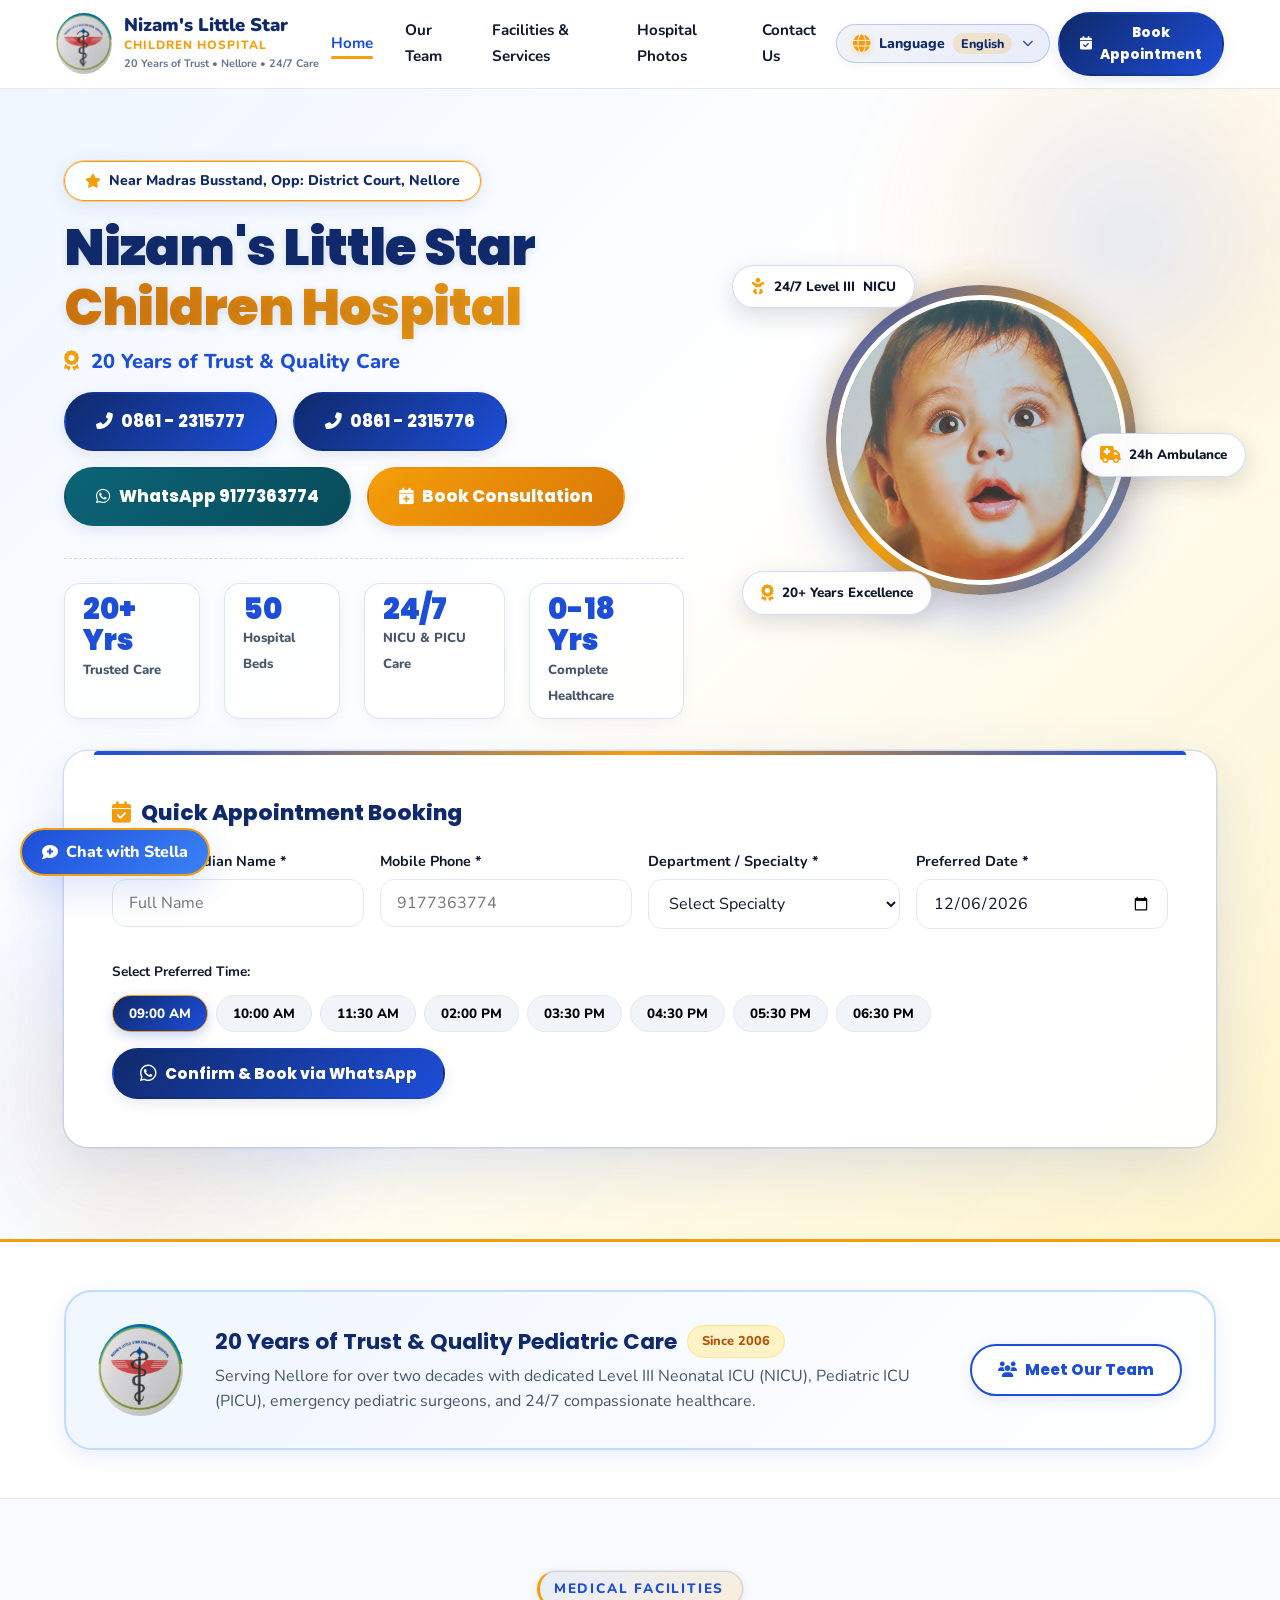
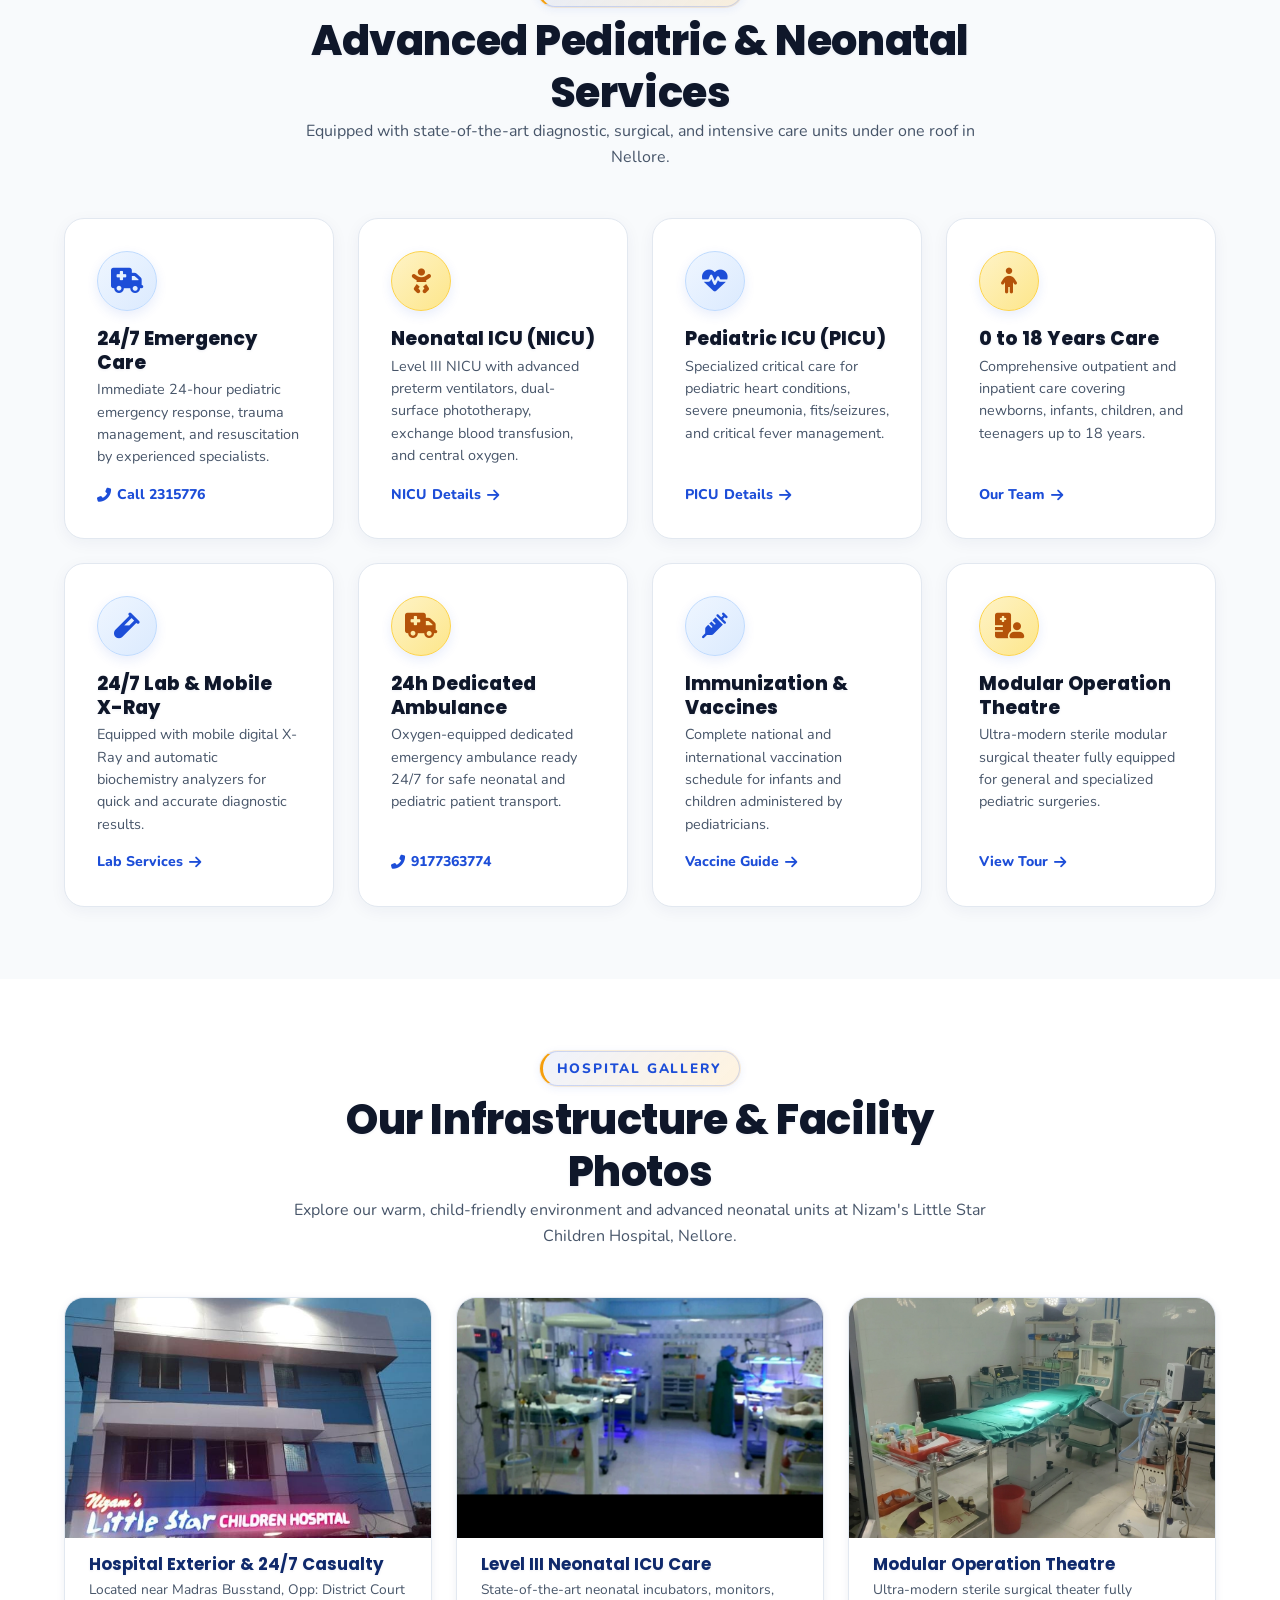
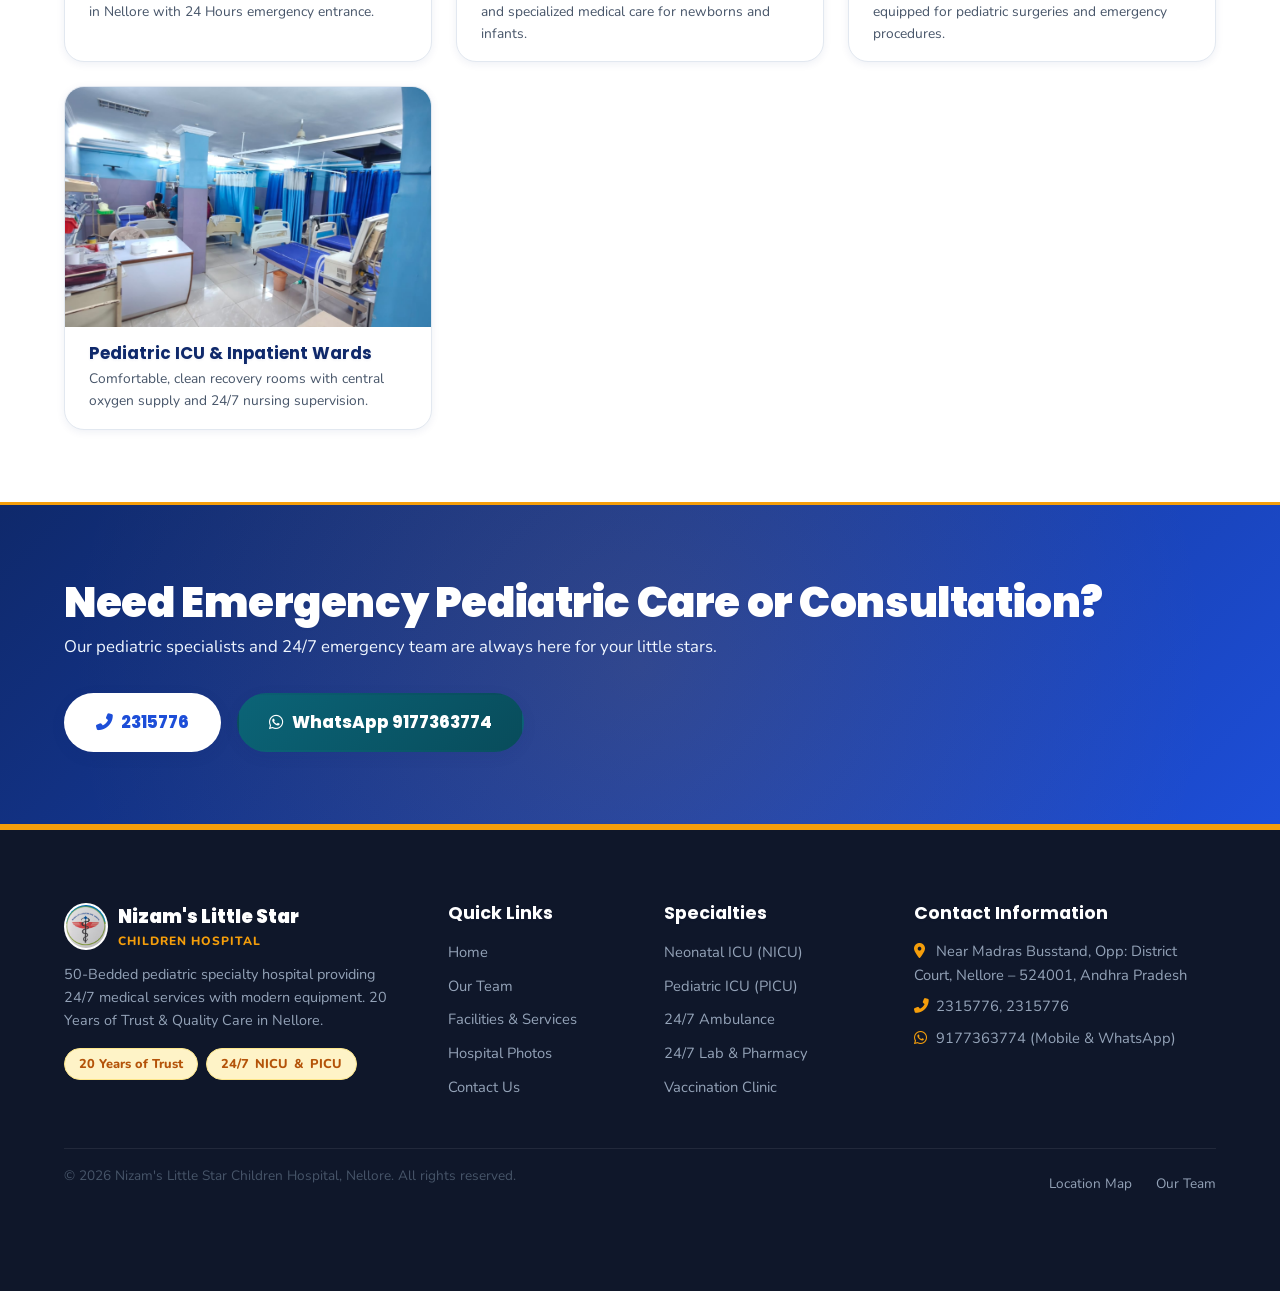
==== index.html @ 64062793 "Fix: replace emblem.svg with real hospital-logo.png on ALL pages (nav, footer, banner sections)" ====
<!DOCTYPE html>
<html lang="en">
<head>
  <meta charset="UTF-8">
  <meta name="viewport" content="width=device-width, initial-scale=1.0">
  <title>Nizam's Little Star Children Hospital | 20 Years of Trust & Quality Care, Nellore</title>
  <meta name="description" content="Nizam's Little Star Children Hospital, Nellore. 20 Years of Trust & Quality Care. 50-Bed 24/7 Pediatric Hospital with Level III NICU, PICU, 24h Ambulance, Lab & Pharmacy.">
  <link rel="preconnect" href="https://fonts.googleapis.com">
  <link rel="preconnect" href="https://fonts.gstatic.com" crossorigin>
  <link href="https://fonts.googleapis.com/css2?family=Nunito:wght@400;600;700;800;900&family=Poppins:wght@500;600;700;800;900&display=swap" rel="stylesheet">
  <link rel="stylesheet" href="https://cdnjs.cloudflare.com/ajax/libs/font-awesome/6.5.0/css/all.min.css">
  <link rel="stylesheet" href="css/variables.css">
  <link rel="stylesheet" href="css/base.css">
  <link rel="stylesheet" href="css/components.css">
  <link rel="stylesheet" href="css/animations.css">
  <link rel="stylesheet" href="css/pages/home.css">
</head>
<body>
  <a href="#main-content" class="sr-only sr-only-focusable">Skip to main content</a>



  <!-- Main Navigation Bar -->
  <nav class="nav" id="main-nav" role="navigation" aria-label="Main navigation">
    <div class="container nav-inner">
      <a href="index.html" class="nav-logo">
        <img src="assets/hospital-logo.png" alt="Nizam's Little Star Emblem" width="56" height="56" style="border-radius:50%;object-fit:cover;">
        <div>
          <div class="notranslate" translate="no" style="font-size:1.15rem;font-weight:900;color:#0F296B;line-height:1.1;">Nizam's Little Star</div>
          <div class="notranslate" translate="no" style="font-size:0.75rem;font-weight:800;color:#F59E0B;letter-spacing:1px;">CHILDREN HOSPITAL</div>
          <div style="font-size:0.68rem;font-weight:700;color:#64748B;"><span class="notranslate" translate="no">20 Years of Trust</span> • <span class="notranslate" translate="no">Nellore</span> • 24/7 Care</div>
        </div>
      </a>
      <ul class="nav-links" id="nav-links">
        <li><a href="index.html" class="active">Home</a></li>
        <li><a href="doctors.html">Our Team</a></li>
        <li><a href="resources.html">Facilities &amp; Services</a></li>
        <li><a href="virtual-tour.html">Hospital Photos</a></li>
        <li><a href="contact.html">Contact Us</a></li>
      </ul>
      <div class="nav-actions">
        <div class="lang-select-dropdown" id="lang-select-dropdown">
          <button class="lang-toggle-btn" id="lang-toggle-btn" aria-label="Select Language">
            <i class="fas fa-globe"></i>
            <span>Language</span>
            <i class="fas fa-chevron-down" style="font-size:0.75rem;margin-left:4px;"></i>
          </button>
          <div class="lang-menu" id="lang-menu"></div>
        </div>
        <a href="contact.html" class="btn btn-primary btn-sm"><i class="fas fa-calendar-check"></i> Book Appointment</a>
        <button class="hamburger" id="hamburger-btn" aria-label="Open menu" aria-expanded="false">
          <span></span><span></span><span></span>
        </button>
      </div>
    </div>
  </nav>

  <!-- Mobile Drawer -->
  <div class="mobile-drawer" id="mobile-drawer" role="dialog" aria-modal="true" aria-label="Navigation menu">
    <button class="drawer-close" id="drawer-close" aria-label="Close menu">×</button>
    <ul>
      <li><a href="index.html">Home</a></li>
      <li><a href="doctors.html">Our Team</a></li>
      <li><a href="resources.html">Facilities &amp; Services</a></li>
      <li><a href="virtual-tour.html">Hospital Photos</a></li>
      <li><a href="contact.html">Contact Us</a></li>
      <li><a href="tel:08612315776" class="btn btn-primary"><i class="fas fa-phone-alt"></i> Call: 2315776</a></li>
      <li><a href="https://wa.me/919177363774" target="_blank" class="btn btn-whatsapp"><i class="fab fa-whatsapp"></i> WhatsApp: 9177363774</a></li>
    </ul>
  
    <div class="mobile-lang-section">
      <h4><i class="fas fa-globe"></i> Select Language (భాషను ఎంచుకోండి)</h4>
      <div class="mobile-lang-grid" id="mobile-lang-grid"></div>
    </div>
  </div>

  <main id="main-content">
    <!-- Hero Section -->
    <section class="hero" id="hero">
      <div class="container hero-inner">
        <!-- Hero Text Left -->
        <div class="hero-text reveal">
          <div class="hero-eyebrow">
            <span class="hero-badge"><i class="fas fa-star" style="color:#F59E0B;"></i> <span class="notranslate" translate="no">Near Madras Busstand, Opp: District Court, Nellore</span></span>
          </div>
          <h1 class="hero-title"><span class="notranslate" translate="no">Nizam's Little Star</span> <span class="title-yellow">Children Hospital</span></h1>
          <div class="hero-subtitle"><i class="fas fa-award" style="color:#F59E0B;margin-right:6px;"></i> 20 Years of Trust &amp; Quality Care</div>
          
          <div class="hero-cta-group">
            <a href="tel:08612315777" class="btn btn-primary btn-lg"><i class="fas fa-phone-alt"></i> 0861 - 2315777</a>
            <a href="tel:08612315776" class="btn btn-primary btn-lg"><i class="fas fa-phone-alt"></i> 0861 - 2315776</a>
            <a href="https://wa.me/919177363774" target="_blank" class="btn btn-whatsapp btn-lg"><i class="fab fa-whatsapp"></i> WhatsApp 9177363774</a>
            <a href="contact.html" class="btn btn-yellow btn-lg"><i class="fas fa-calendar-plus"></i> Book Consultation</a>
          </div>

          <div class="hero-stats">
            <div class="hero-stat"><strong>20+ Yrs</strong><span>Trusted Care</span></div>
            <div class="hero-stat"><strong>50</strong><span>Hospital Beds</span></div>
            <div class="hero-stat"><strong>24/7</strong><span><span class="notranslate" translate="no">NICU</span> &amp; <span class="notranslate" translate="no">PICU</span> Care</span></div>
            <div class="hero-stat"><strong>0-18 Yrs</strong><span>Complete Healthcare</span></div>
          </div>
        </div>

        <!-- Hero Baby Visual Right -->
        <div class="hero-baby-container reveal" aria-label="Smiling Healthy Baby">
          <div class="baby-frame-wrapper">
            <img src="assets/hero-baby.png" alt="Smiling healthy infant at Nizam's Little Star Hospital" class="baby-image">
          </div>

          <div class="floating-badges">
            <div class="float-badge float-badge-1"><i class="fas fa-baby"></i> 24/7 Level III <span class="notranslate" translate="no">NICU</span></div>
            <div class="float-badge float-badge-2"><i class="fas fa-ambulance"></i> 24h Ambulance</div>
            <div class="float-badge float-badge-3"><i class="fas fa-award"></i> 20+ Years Excellence</div>
          </div>
        </div>
      </div>

      <!-- Quick Appointment Form Widget -->
      <div class="container">
        <div class="appointment-widget reveal" id="quick-appointment">
          <h3><i class="fas fa-calendar-check"></i> Quick Appointment Booking</h3>
          <form id="appointment-form" novalidate>
            <div class="widget-fields">
              <div class="form-group">
                <label for="appt-name">Parent / Guardian Name *</label>
                <input type="text" id="appt-name" placeholder="Full Name" required>
              </div>
              <div class="form-group">
                <label for="appt-phone">Mobile Phone *</label>
                <input type="tel" id="appt-phone" placeholder="9177363774" required>
              </div>
              <div class="form-group">
                <label for="appt-specialty">Department / Specialty *</label>
                <select id="appt-specialty" required>
                  <option value="">Select Specialty</option>
                  <option>Neonatal ICU (<span class="notranslate" translate="no">NICU</span>)</option>
                  <option>Pediatric ICU (<span class="notranslate" translate="no">PICU</span>)</option>
                  <option>General Pediatrics</option>
                  <option>Vaccination &amp; Immunization</option>
                  <option>Pediatric Cardiology &amp; Pulmonology</option>
                  <option>Pediatric Surgery</option>
                </select>
              </div>
              <div class="form-group">
                <label for="appt-date">Preferred Date *</label>
                <input type="date" id="appt-date" required>
              </div>
            </div>
            <div id="time-slots-container" class="time-slots-container"></div>
            <button type="submit" class="btn btn-primary"><i class="fab fa-whatsapp" style="font-size:1.2rem;"></i> Confirm & Book via WhatsApp</button>
          </form>
        </div>
      </div>

      <!-- Confirmation Modal -->
      <div class="modal" id="confirmation-modal" role="dialog" aria-modal="true" aria-labelledby="modal-title" hidden>
        <div class="modal-overlay" id="modal-overlay"></div>
        <div class="modal-content">
          <button class="modal-close" id="modal-close" aria-label="Close modal">×</button>
          <div class="modal-icon"><i class="fas fa-check-circle"></i></div>
          <h2 id="modal-title">Appointment Confirmed!</h2>
          <div id="booking-summary"></div>
          <p class="modal-note">Our reception staff will contact you shortly to verify. For immediate assistance, call 2315776.</p>
          <button class="btn btn-primary" onclick="document.getElementById('confirmation-modal').hidden=true;">Done</button>
        </div>
      </div>
    </section>

    <!-- 20 Years Trust Banner Section -->
    <section style="background:#FFFFFF;padding:var(--space-2xl) 0;border-bottom:1px solid var(--border-color);">
      <div class="container">
        <div class="scheme-card reveal" style="background:linear-gradient(135deg, #EFF6FF 0%, #FFFFFF 100%);border-color:var(--primary-blue-border);">
          <div class="scheme-card-badge" style="flex-shrink:0;">
            <img src="assets/hospital-logo.png" alt="Nizam Hospital Logo" width="85" height="85" style="border-radius:50%;object-fit:cover;">
          </div>
          <div class="scheme-card-body" style="flex:1;">
            <div style="display:flex;align-items:center;gap:10px;flex-wrap:wrap;margin-bottom:6px;">
              <h3 style="margin-bottom:0;font-size:1.35rem;color:#0F296B;">20 Years of Trust &amp; Quality Pediatric Care</h3>
              <span class="badge badge-yellow">Since 2006</span>
            </div>
            <p style="margin-bottom:0;">
              Serving Nellore for over two decades with dedicated Level III Neonatal ICU (<span class="notranslate" translate="no">NICU</span>), Pediatric ICU (<span class="notranslate" translate="no">PICU</span>), emergency pediatric surgeons, and 24/7 compassionate healthcare.
            </p>
          </div>
          <div style="flex-shrink:0;">
            <a href="doctors.html" class="btn btn-outline"><i class="fas fa-users"></i> Meet Our Team</a>
          </div>
        </div>
      </div>
    </section>

    <!-- Hospital Key Facilities Grid -->
    <section class="section" id="facilities" style="background:#F8FAFC;">
      <div class="container">
        <div class="section-header reveal">
          <div class="section-eyebrow">Medical Facilities</div>
          <h2>Advanced Pediatric &amp; Neonatal Services</h2>
          <p>Equipped with state-of-the-art diagnostic, surgical, and intensive care units under one roof in Nellore.</p>
        </div>

        <div class="departments-grid">
          <div class="dept-card reveal">
            <div class="dept-icon"><i class="fas fa-ambulance"></i></div>
            <h3>24/7 Emergency Care</h3>
            <p>Immediate 24-hour pediatric emergency response, trauma management, and resuscitation by experienced specialists.</p>
            <a href="tel:08612315776" class="dept-link"><i class="fas fa-phone-alt"></i> Call 2315776</a>
          </div>

          <div class="dept-card reveal">
            <div class="dept-icon"><i class="fas fa-baby"></i></div>
            <h3>Neonatal ICU (<span class="notranslate" translate="no">NICU</span>)</h3>
            <p>Level III <span class="notranslate" translate="no">NICU</span> with advanced preterm ventilators, dual-surface phototherapy, exchange blood transfusion, and central oxygen.</p>
            <a href="resources.html#nicu" class="dept-link"><span class="notranslate" translate="no">NICU</span> Details <i class="fas fa-arrow-right"></i></a>
          </div>

          <div class="dept-card reveal">
            <div class="dept-icon"><i class="fas fa-heartbeat"></i></div>
            <h3>Pediatric ICU (<span class="notranslate" translate="no">PICU</span>)</h3>
            <p>Specialized critical care for pediatric heart conditions, severe pneumonia, fits/seizures, and critical fever management.</p>
            <a href="resources.html#picu" class="dept-link"><span class="notranslate" translate="no">PICU</span> Details <i class="fas fa-arrow-right"></i></a>
          </div>

          <div class="dept-card reveal">
            <div class="dept-icon"><i class="fas fa-child"></i></div>
            <h3>0 to 18 Years Care</h3>
            <p>Comprehensive outpatient and inpatient care covering newborns, infants, children, and teenagers up to 18 years.</p>
            <a href="doctors.html" class="dept-link">Our Team <i class="fas fa-arrow-right"></i></a>
          </div>

          <div class="dept-card reveal">
            <div class="dept-icon"><i class="fas fa-vial"></i></div>
            <h3>24/7 Lab &amp; Mobile X-Ray</h3>
            <p>Equipped with mobile digital X-Ray and automatic biochemistry analyzers for quick and accurate diagnostic results.</p>
            <a href="resources.html" class="dept-link">Lab Services <i class="fas fa-arrow-right"></i></a>
          </div>

          <div class="dept-card reveal">
            <div class="dept-icon"><i class="fas fa-truck-medical"></i></div>
            <h3>24h Dedicated Ambulance</h3>
            <p>Oxygen-equipped dedicated emergency ambulance ready 24/7 for safe neonatal and pediatric patient transport.</p>
            <a href="tel:9177363774" class="dept-link"><i class="fas fa-phone-alt"></i> 9177363774</a>
          </div>

          <div class="dept-card reveal">
            <div class="dept-icon"><i class="fas fa-syringe"></i></div>
            <h3>Immunization &amp; Vaccines</h3>
            <p>Complete national and international vaccination schedule for infants and children administered by pediatricians.</p>
            <a href="resources.html" class="dept-link">Vaccine Guide <i class="fas fa-arrow-right"></i></a>
          </div>

          <div class="dept-card reveal">
            <div class="dept-icon"><i class="fas fa-hospital-user"></i></div>
            <h3>Modular Operation Theatre</h3>
            <p>Ultra-modern sterile modular surgical theater fully equipped for general and specialized pediatric surgeries.</p>
            <a href="virtual-tour.html" class="dept-link">View Tour <i class="fas fa-arrow-right"></i></a>
          </div>
        </div>
      </div>
    </section>

    <!-- Hospital Gallery Showcase Section -->
    <section class="section" style="background:#FFFFFF;">
      <div class="container">
        <div class="section-header reveal">
          <div class="section-eyebrow">Hospital Gallery</div>
          <h2>Our Infrastructure &amp; Facility Photos</h2>
          <p>Explore our warm, child-friendly environment and advanced neonatal units at Nizam's Little Star Children Hospital, Nellore.</p>
        </div>

        <div class="real-photos-grid">
          <div class="real-photo-card reveal">
            <img src="assets/hospital-building.png" alt="Nizam's Little Star Children Hospital Building Elevation" style="height:240px;object-fit:cover;object-position:center;">
            <div class="real-photo-body">
              <h4>Hospital Exterior &amp; 24/7 Casualty</h4>
              <p>Located near Madras Busstand, Opp: District Court in Nellore with 24 Hours emergency entrance.</p>
            </div>
          </div>
          <div class="real-photo-card reveal">
            <img src="assets/nicu-real-1.png" alt="Neonatal Intensive Care Unit at Nizam's Little Star" style="height:240px;object-fit:cover;object-position:center;">
            <div class="real-photo-body">
              <h4>Level III Neonatal ICU Care</h4>
              <p>State-of-the-art neonatal incubators, monitors, and specialized medical care for newborns and infants.</p>
            </div>
          </div>
          <div class="real-photo-card reveal">
            <img src="assets/operation-theatre-new.jpg" alt="Modular Operation Theatre" style="height:240px;object-fit:cover;object-position:center;">
            <div class="real-photo-body">
              <h4>Modular Operation Theatre</h4>
              <p>Ultra-modern sterile surgical theater fully equipped for pediatric surgeries and emergency procedures.</p>
            </div>
          </div>
          <div class="real-photo-card reveal">
            <img src="assets/inpatient-ward.png" alt="Pediatric Ward and Inpatient Facility" style="height:240px;object-fit:cover;object-position:center;">
            <div class="real-photo-body">
              <h4>Pediatric ICU &amp; Inpatient Wards</h4>
              <p>Comfortable, clean recovery rooms with central oxygen supply and 24/7 nursing supervision.</p>
            </div>
          </div>
        </div>
      </div>
    </section>

    <!-- Contact CTA Band -->
    <section class="cta-band">
      <div class="container cta-band-inner reveal">
        <div>
          <h2>Need Emergency Pediatric Care or Consultation?</h2>
          <p>Our pediatric specialists and 24/7 emergency team are always here for your little stars.</p>
        </div>
        <div class="cta-band-actions">
          <a href="tel:08612315776" class="btn btn-white btn-lg"><i class="fas fa-phone-alt"></i> 2315776</a>
          <a href="https://wa.me/919177363774" target="_blank" class="btn btn-whatsapp btn-lg"><i class="fab fa-whatsapp"></i> WhatsApp 9177363774</a>
        </div>
      </div>
    </section>
  </main>

  <!-- Footer -->
  <footer class="footer" role="contentinfo">
    <div class="container">
      <div class="footer-grid">
        <div class="footer-brand">
          <div style="display:flex;align-items:center;gap:10px;margin-bottom:12px;">
            <img src="assets/hospital-logo.png" alt="Nizam Hospital Logo" width="44" height="44" style="border-radius:50%;object-fit:cover;background:#fff;padding:2px;">
            <div>
              <div class="notranslate" translate="no" style="font-family:'Poppins',sans-serif;font-size:1.15rem;font-weight:900;color:#FFFFFF;">Nizam's Little Star</div>
              <div style="font-size:0.75rem;color:#F59E0B;font-weight:800;letter-spacing:1px;">CHILDREN HOSPITAL</div>
            </div>
          </div>
          <p style="font-size:0.9rem;color:#94A3B8;">
            50-Bedded pediatric specialty hospital providing 24/7 medical services with modern equipment. 20 Years of Trust &amp; Quality Care in Nellore.
          </p>
          <div class="footer-badges">
            <span class="badge badge-yellow">20 Years of Trust</span>
            <span class="badge badge-yellow">24/7 <span class="notranslate" translate="no">NICU</span> &amp; <span class="notranslate" translate="no">PICU</span></span>
          </div>
        </div>

        <div class="footer-links">
          <h4>Quick Links</h4>
          <ul>
            <li><a href="index.html">Home</a></li>
            <li><a href="doctors.html">Our Team</a></li>
            <li><a href="resources.html">Facilities &amp; Services</a></li>
            <li><a href="virtual-tour.html">Hospital Photos</a></li>
            <li><a href="contact.html">Contact Us</a></li>
          </ul>
        </div>

        <div class="footer-links">
          <h4>Specialties</h4>
          <ul>
            <li><a href="resources.html#nicu">Neonatal ICU (<span class="notranslate" translate="no">NICU</span>)</a></li>
            <li><a href="resources.html#picu">Pediatric ICU (<span class="notranslate" translate="no">PICU</span>)</a></li>
            <li><a href="resources.html">24/7 Ambulance</a></li>
            <li><a href="resources.html">24/7 Lab &amp; Pharmacy</a></li>
            <li><a href="resources.html">Vaccination Clinic</a></li>
          </ul>
        </div>

        <div class="footer-contact">
          <h4>Contact Information</h4>
          <address>
            <p><i class="fas fa-map-marker-alt"></i> <span class="notranslate" translate="no">Near Madras Busstand, Opp: District Court, Nellore</span> – 524001, Andhra Pradesh</p>
            <p><i class="fas fa-phone-alt"></i> <a href="tel:08612315776">2315776</a>, <a href="tel:08612315776">2315776</a></p>
            <p><i class="fab fa-whatsapp"></i> <a href="https://wa.me/919177363774" target="_blank">9177363774</a> (Mobile &amp; WhatsApp)</p>
          </address>
        </div>
      </div>

      <div class="footer-bottom">
        <p>© 2026 Nizam's Little Star Children Hospital, Nellore. All rights reserved.</p>
        <div class="footer-bottom-links">
          <a href="contact.html">Location Map</a>
          <a href="doctors.html">Our Team</a>
        </div>
      </div>
    </div>
  </footer>

  <!-- Stella Chatbot -->
  <div class="chat-widget" id="chat-widget">
    <button class="chat-toggle-btn" id="chat-toggle-btn" aria-label="Open chat with Stella">
      <i class="fas fa-comment-medical" id="chat-icon"></i>
      <span class="chat-label">Chat with Stella</span>
    </button>
    <div class="chat-panel" id="chat-panel" role="dialog" aria-label="Chat with Stella" hidden>
      <div class="chat-header">
        <div class="chat-avatar">★</div>
        <div>
          <strong>Stella</strong>
          <small style="color:#EFF6FF;display:block;">Virtual Assistant</small>
        </div>
        <button class="chat-close" id="chat-close" aria-label="Close chat">×</button>
      </div>
      <div class="chat-messages" id="chat-messages" aria-live="polite"></div>
      <div class="chat-input-area">
        <input type="text" id="chat-input" placeholder="Type your message..." aria-label="Chat message">
        <button id="chat-send" aria-label="Send message"><i class="fas fa-paper-plane"></i></button>
      </div>
    </div>
  </div>

  <button class="back-to-top" id="back-to-top" aria-label="Back to top"><i class="fas fa-chevron-up"></i></button>

  <script src="js/main.js"></script>
  <script src="js/appointment.js"></script>
  <script src="js/chatbot.js"></script>
  <div id="google_translate_element" style="display:none;"></div>
  <script src="js/language.js"></script>
</body>
</html>
---- css/variables.css ----
/* ==========================================================================
   NIJAM'S HOSPITAL — Design Token System (variables.css)
   Premium UI Edition · Gold + Navy Palette
   ========================================================================== */

:root {

  /* ── Brand Core ──────────────────────────────────────────────────────── */
  --primary-blue:        #1D4ED8;   /* CTA blue              */
  --primary-blue-dark:   #0F296B;   /* Deep navy              */
  --primary-blue-light:  #EFF6FF;   /* Tint wash              */
  --primary-blue-mid:    #2563EB;   /* Mid-range interactive  */
  --primary-blue-border: #BFDBFE;   /* Subtle ring            */

  --accent-yellow:       #F59E0B;   /* Gold / accent          */
  --accent-yellow-light: #FEF3C7;   /* Gold wash              */
  --accent-yellow-dark:  #B45309;   /* Deep amber             */
  --accent-yellow-hover: #D97706;   /* Hover amber            */

  /* ── Neutrals & Surfaces ─────────────────────────────────────────────── */
  --bg-page:      #F8FAFC;
  --bg-card:      #FFFFFF;
  --bg-secondary: #F1F5F9;
  --text-main:    #0F172A;
  --text-muted:   #475569;
  --text-light:   #94A3B8;
  --border-color: #E2E8F0;
  --white:        #FFFFFF;

  /* ── Typography ──────────────────────────────────────────────────────── */
  --font-heading: 'Poppins', -apple-system, BlinkMacSystemFont, 'Segoe UI', Roboto, sans-serif;
  --font-body:    'Nunito',  -apple-system, BlinkMacSystemFont, 'Segoe UI', Roboto, sans-serif;

  /* ── Spacing Scale ───────────────────────────────────────────────────── */
  --space-xs:  0.25rem;
  --space-sm:  0.5rem;
  --space-md:  1rem;
  --space-lg:  1.5rem;
  --space-xl:  2rem;
  --space-2xl: 3rem;
  --space-3xl: 4.5rem;

  /* ── Border Radii ────────────────────────────────────────────────────── */
  --radius-sm:   8px;
  --radius-md:   14px;
  --radius-lg:   20px;
  --radius-xl:   28px;
  --radius-full: 9999px;

  /* ── Classic Shadows (preserved + deepened) ──────────────────────────── */
  --shadow-sm: 0 2px 8px  rgba(15,  41, 107, 0.07);
  --shadow-md: 0 6px 20px rgba(29,  78, 216, 0.10);
  --shadow-lg: 0 14px 35px rgba(29, 78, 216, 0.14);
  --shadow-xl: 0 20px 45px rgba(15,  23,  42, 0.15);

  /* ── Glow Shadows (new) ──────────────────────────────────────────────── */
  /* Vivid blue halo — perfect for focused buttons & cards */
  --shadow-glow-blue:
    0 0 0   1px  rgba(29, 78, 216, 0.08),
    0 4px  16px  rgba(29, 78, 216, 0.25),
    0 12px 32px  rgba(29, 78, 216, 0.18);

  /* Warm gold halo — for accent badges, CTA rings, stat numbers */
  --shadow-glow-gold:
    0 0 0   1px  rgba(245, 158, 11, 0.10),
    0 4px  16px  rgba(245, 158, 11, 0.30),
    0 12px 32px  rgba(245, 158, 11, 0.20);

  /* Deep combined glow — for hero cards and featured sections */
  --shadow-glow-lg:
    0 0  0   1px  rgba(15,  41, 107, 0.06),
    0 8px 24px    rgba(29,  78, 216, 0.20),
    0 20px 60px   rgba(15,  41, 107, 0.22),
    0 0  40px     rgba(245, 158, 11, 0.08);

  /* ── Multi-Layer Gradients (new) ─────────────────────────────────────── */
  /* Hero background — rich navy-to-blue sweep with a gold radial warmth   */
  --gradient-hero:
    radial-gradient(ellipse 80% 60% at 70% 40%, rgba(245,158,11,0.12) 0%, transparent 60%),
    radial-gradient(ellipse 60% 80% at 10% 80%, rgba(29,78,216,0.20)  0%, transparent 55%),
    linear-gradient(135deg, #0F296B 0%, #1D4ED8 55%, #2563EB 100%);

  /* Gold shimmer — for badges, stat bar fills, dividers */
  --gradient-gold:
    linear-gradient(90deg,
      #B45309 0%,
      #F59E0B 35%,
      #FDE68A 60%,
      #F59E0B 80%,
      #B45309 100%);

  /* Glass surface — frosted blue-tinted panel */
  --gradient-glass:
    linear-gradient(
      135deg,
      rgba(255, 255, 255, 0.22) 0%,
      rgba(255, 255, 255, 0.08) 100%
    );

  /* Navy depth — section/footer backgrounds */
  --gradient-navy:
    linear-gradient(160deg,
      #0F296B 0%,
      #1a3580 40%,
      #1D4ED8 100%);

  /* ── Glassmorphism Tokens (new) ──────────────────────────────────────── */
  --glass-bg:     rgba(255, 255, 255, 0.14);
  --glass-border: rgba(255, 255, 255, 0.28);

  /* ── Shimmer Token (new) ─────────────────────────────────────────────── */
  /* The bright sweep used in the shimmer-btn / shimmer animations          */
  --shimmer-color:
    linear-gradient(
      105deg,
      transparent    30%,
      rgba(255,255,255,0.55) 50%,
      transparent    70%
    );

  /* ── Transitions ─────────────────────────────────────────────────────── */
  /* Preserved originals */
  --transition-fast:   0.2s ease;
  --transition-normal: 0.3s cubic-bezier(0.25, 0.8, 0.25, 1);

  /* New premium curves */

  /* Spring — snappy overshoot, great for cards lifting on hover */
  --transition-spring: 0.5s cubic-bezier(0.34, 1.56, 0.64, 1);

  /* Bounce — playful drop / scale-in, use for modals & badges */
  --transition-bounce: 0.6s cubic-bezier(0.68, -0.55, 0.265, 1.55);

}
---- css/base.css ----
/* ==========================================================================
   BASE — Premium Rich Edition
   Brand: Navy Blue (#0F296B / #1D4ED8) + Gold (#F59E0B)
   ========================================================================== */

/* --------------------------------------------------------------------------
   1. CUSTOM SCROLLBAR — thin, blue/gold gradient
   -------------------------------------------------------------------------- */
::-webkit-scrollbar { width: 7px; height: 7px; }
::-webkit-scrollbar-track { background: #F1F5F9; }
::-webkit-scrollbar-thumb {
  background: linear-gradient(180deg, #1D4ED8 0%, #F59E0B 100%);
  border-radius: 99px;
}
::-webkit-scrollbar-thumb:hover {
  background: linear-gradient(180deg, #0F296B 0%, #D97706 100%);
}
/* Firefox */
html { scrollbar-width: thin; scrollbar-color: #1D4ED8 #F1F5F9; }

/* --------------------------------------------------------------------------
   2. RESET & BOX MODEL
   -------------------------------------------------------------------------- */
*, *::before, *::after {
  box-sizing: border-box;
  margin: 0;
  padding: 0;
}

/* --------------------------------------------------------------------------
   3. ROOT
   -------------------------------------------------------------------------- */
html {
  font-size: 16px;
  scroll-behavior: smooth;
}

/* --------------------------------------------------------------------------
   4. BODY
   -------------------------------------------------------------------------- */
body {
  font-family: var(--font-body);
  color: var(--text-main);
  background-color: var(--bg-page);
  line-height: 1.6;
  overflow-x: hidden;
  -webkit-font-smoothing: antialiased;
}

/* --------------------------------------------------------------------------
   5. FOCUS RING
   -------------------------------------------------------------------------- */
:focus-visible {
  outline: 3px solid var(--primary-blue);
  outline-offset: 2px;
}

/* --------------------------------------------------------------------------
   6. ACCESSIBILITY HELPERS
   -------------------------------------------------------------------------- */
.sr-only {
  position: absolute;
  width: 1px;
  height: 1px;
  padding: 0;
  margin: -1px;
  overflow: hidden;
  clip: rect(0, 0, 0, 0);
  white-space: nowrap;
  border: 0;
}

.sr-only-focusable:focus {
  position: fixed;
  top: 10px;
  left: 10px;
  padding: 12px 20px;
  background: var(--primary-blue);
  color: #FFFFFF;
  z-index: 99999;
  border-radius: var(--radius-sm);
  clip: auto;
  width: auto;
  height: auto;
}

/* --------------------------------------------------------------------------
   7. TYPOGRAPHY — bigger, bolder, premium depth
   -------------------------------------------------------------------------- */
h1, h2, h3, h4, h5, h6 {
  font-family: var(--font-heading);
  font-weight: 700;
  color: var(--text-main);
  line-height: 1.25;
  /* Subtle depth shadow */
  text-shadow: 0 1px 3px rgba(15, 41, 107, 0.07);
}

h1 {
  font-size: clamp(2.1rem, 5.5vw, 3.4rem);
  font-weight: 900;
  letter-spacing: -0.02em;
  text-shadow: 0 2px 10px rgba(15, 41, 107, 0.12);
}
h2 {
  font-size: clamp(1.7rem, 3.8vw, 2.6rem);
  font-weight: 800;
  letter-spacing: -0.01em;
}
h3 { font-size: clamp(1.25rem, 2.6vw, 1.6rem); font-weight: 700; }
h4 { font-size: 1.15rem; font-weight: 700; }

p {
  margin-bottom: 1rem;
  color: var(--text-muted);
}

a {
  color: var(--primary-blue);
  text-decoration: none;
  transition: color var(--transition-fast);
}

a:hover {
  color: var(--primary-blue-dark);
}

ul, ol { list-style: none; }

img, svg {
  max-width: 100%;
  height: auto;
  display: block;
}

button, input, select, textarea {
  font-family: inherit;
  font-size: inherit;
}

/* --------------------------------------------------------------------------
   8. LAYOUT HELPERS
   -------------------------------------------------------------------------- */
.container {
  width: 100%;
  max-width: 1200px;
  margin: 0 auto;
  padding: 0 var(--space-lg);
}

.section {
  padding: var(--space-3xl) 0;
}

/* --------------------------------------------------------------------------
   9. SECTION HEADER
   -------------------------------------------------------------------------- */
.section-header {
  text-align: center;
  max-width: 720px;
  margin: 0 auto var(--space-2xl) auto;
}

/* --------------------------------------------------------------------------
   10. SHIMMER KEYFRAME (shared)
   -------------------------------------------------------------------------- */
@keyframes premium-shimmer {
  0%   { background-position: -200% center; }
  100% { background-position: 200% center; }
}

/* --------------------------------------------------------------------------
   11. SECTION EYEBROW — gradient pill + gold left-accent bar + shimmer
   -------------------------------------------------------------------------- */
.section-eyebrow {
  display: inline-flex;
  align-items: center;
  gap: 6px;
  font-size: 0.85rem;
  font-weight: 800;
  text-transform: uppercase;
  letter-spacing: 1.8px;
  color: var(--primary-blue);

  /* Multi-layer gradient background */
  background: linear-gradient(
    135deg,
    rgba(29, 78, 216, 0.07) 0%,
    rgba(245, 158, 11, 0.12) 50%,
    rgba(29, 78, 216, 0.07) 100%
  );
  background-size: 200% auto;
  animation: premium-shimmer 3.5s linear infinite;

  /* Gold left accent bar via border-left */
  border: 1px solid rgba(29, 78, 216, 0.18);
  border-left: 3px solid #F59E0B;

  padding: 6px 18px 6px 14px;
  border-radius: var(--radius-full);
  margin-bottom: var(--space-sm);
  box-shadow:
    0 0 0 1px rgba(245, 158, 11, 0.14),
    0 2px 10px rgba(29, 78, 216, 0.09);
  position: relative;
  overflow: hidden;
}

/* --------------------------------------------------------------------------
   12. TEXT GRADIENT — navy → blue → gold → blue → navy sweep
   -------------------------------------------------------------------------- */
.text-gradient {
  background: linear-gradient(
    120deg,
    #0F296B 0%,
    #1D4ED8 25%,
    #F59E0B 55%,
    #1D4ED8 78%,
    #0F296B 100%
  );
  background-size: 200% auto;
  -webkit-background-clip: text;
  -webkit-text-fill-color: transparent;
  background-clip: text;
  animation: premium-shimmer 5s linear infinite;
}

/* --------------------------------------------------------------------------
   13. UTILITY
   -------------------------------------------------------------------------- */
.text-center {
  text-align: center;
}
---- css/components.css ----
/* Components - Blue, White, and Yellow Theme */

/* Emergency Top Bar */
.emergency-bar {
  background: linear-gradient(90deg, #0F296B 0%, #1D4ED8 100%);
  color: #FFFFFF;
  font-size: 0.88rem;
  padding: 8px 0;
  position: relative;
  z-index: 1000;
  border-bottom: none;
  box-shadow: 0 2px 10px rgba(15, 41, 107, 0.15);
}

.emergency-bar-inner {
  display: flex;
  align-items: center;
  justify-content: space-between;
  gap: 12px;
  flex-wrap: wrap;
}

.emergency-bar-buttons {
  display: flex;
  align-items: center;
  gap: 10px;
}

.emergency-bar span {
  display: flex;
  align-items: center;
  gap: 8px;
  font-weight: 700;
}

.emergency-bar span i {
  color: var(--accent-yellow);
}

.emergency-close {
  background: none;
  border: none;
  color: #FFFFFF;
  font-size: 1.4rem;
  cursor: pointer;
  line-height: 1;
  padding: 0 6px;
  opacity: 0.85;
}
.emergency-close:hover { opacity: 1; color: var(--accent-yellow); }

/* Navigation */
.nav {
  position: sticky;
  top: 0;
  left: 0;
  right: 0;
  background: rgba(255, 255, 255, 0.98);
  backdrop-filter: blur(10px);
  z-index: 999;
  border-bottom: 1px solid var(--border-color);
  transition: all var(--transition-normal);
}

.nav-scrolled {
  box-shadow: 0 4px 20px rgba(15, 41, 107, 0.08);
  background: #FFFFFF;
}

.nav-inner {
  display: flex;
  align-items: center;
  justify-content: space-between;
  padding: 12px var(--space-md);
  gap: 12px;
}

.nav-logo {
  display: flex;
  align-items: center;
  gap: 12px;
  text-decoration: none;
  flex-shrink: 0;
}

.nav-links {
  display: flex;
  align-items: center;
  gap: var(--space-xl);
}

.nav-links a {
  font-weight: 700;
  font-size: 0.95rem;
  color: var(--text-main);
  position: relative;
  padding: 6px 0;
  transition: color var(--transition-fast);
}

.nav-links a::after {
  content: '';
  position: absolute;
  bottom: 0;
  left: 0;
  width: 0%;
  height: 3px;
  background: var(--accent-yellow);
  border-radius: var(--radius-full);
  transition: width var(--transition-normal);
}

.nav-links a:hover, .nav-links a.active {
  color: var(--primary-blue);
}
.nav-links a:hover::after, .nav-links a.active::after {
  width: 100%;
}

.nav-actions {
  display: flex;
  align-items: center;
  gap: var(--space-sm);
}

/* Hamburger Button */
.hamburger {
  display: none;
  flex-direction: column;
  justify-content: space-around;
  width: 44px;
  height: 44px;
  background: var(--primary-blue-light);
  border: 1.5px solid var(--primary-blue-border);
  border-radius: 8px;
  cursor: pointer;
  padding: 10px 8px;
  z-index: 10001;
}

.hamburger span {
  width: 100%;
  height: 3px;
  background: var(--primary-blue);
  border-radius: 3px;
  transition: all var(--transition-normal);
}

.hamburger.open span:nth-child(1) { transform: rotate(45deg) translate(5px, 5px); }
.hamburger.open span:nth-child(2) { opacity: 0; }
.hamburger.open span:nth-child(3) { transform: rotate(-45deg) translate(6px, -6px); }

/* Mobile Drawer Overlay */
.mobile-overlay {
  position: fixed;
  inset: 0;
  background: rgba(15, 23, 42, 0.6);
  backdrop-filter: blur(4px);
  z-index: 9999;
  opacity: 0;
  visibility: hidden;
  transition: all 0.3s ease;
}

.mobile-overlay.open {
  opacity: 1;
  visibility: visible;
}

/* Mobile Drawer */
.mobile-drawer {
  position: fixed;
  top: 0;
  right: -100%;
  width: 85%;
  max-width: 320px;
  height: 100vh;
  background: #FFFFFF;
  box-shadow: -8px 0 30px rgba(0, 0, 0, 0.2);
  z-index: 10000;
  padding: 70px 20px 30px 20px;
  display: flex;
  flex-direction: column;
  overflow-y: auto;
  transition: right 0.35s cubic-bezier(0.16, 1, 0.3, 1);
}

.mobile-drawer.open {
  right: 0;
}

.drawer-close {
  position: absolute;
  top: 16px;
  right: 16px;
  width: 38px;
  height: 38px;
  border-radius: 50%;
  background: var(--primary-blue-light);
  color: var(--primary-blue);
  border: none;
  font-size: 1.6rem;
  cursor: pointer;
  display: flex;
  align-items: center;
  justify-content: center;
}

.mobile-drawer ul {
  display: flex;
  flex-direction: column;
  gap: 12px;
}

.mobile-drawer ul li a {
  font-size: 1.05rem;
  font-weight: 800;
  color: var(--text-main);
  display: block;
  padding: 12px 16px;
  border-radius: 12px;
  background: #F8FAFC;
  border: 1px solid #E2E8F0;
  transition: all var(--transition-fast);
}

.mobile-drawer ul li a:hover,
.mobile-drawer ul li a.active {
  background: var(--primary-blue-light);
  color: var(--primary-blue);
  border-color: var(--primary-blue);
}

.mobile-drawer ul li a.btn {
  text-align: center;
  color: #fff;
}

/* Sticky Mobile Bottom Bar */
.mobile-bottom-bar {
  display: none;
  position: fixed;
  bottom: 0;
  left: 0;
  right: 0;
  background: #FFFFFF;
  box-shadow: 0 -4px 20px rgba(15, 41, 107, 0.12);
  border-top: 2px solid var(--accent-yellow);
  z-index: 990;
  padding: 8px 12px;
  align-items: center;
  justify-content: space-between;
  gap: 8px;
}

.mobile-bottom-bar a {
  flex: 1;
  display: inline-flex;
  flex-direction: column;
  align-items: center;
  justify-content: center;
  padding: 8px 4px;
  border-radius: 8px;
  font-size: 0.76rem;
  font-weight: 800;
  text-decoration: none;
  line-height: 1.2;
}

.mobile-bottom-bar a i {
  font-size: 1.2rem;
  margin-bottom: 2px;
}

.mobile-bar-call {
  background: var(--primary-blue-dark);
  color: #FFFFFF !important;
}

.mobile-bar-whatsapp {
  background: #0B6477;
  color: #FFFFFF !important;
}

.mobile-bar-book {
  background: var(--accent-yellow);
  color: #0F172A !important;
}

/* Buttons (Blue, White, Yellow) */
/* Buttons (Blue, White, Yellow - Rich Edition) */
.btn {
  display: inline-flex;
  align-items: center;
  justify-content: center;
  gap: 8px;
  font-family: var(--font-heading);
  font-weight: 800;
  font-size: 0.95rem;
  padding: 12px 26px;
  border-radius: var(--radius-full);
  border: 2px solid transparent;
  cursor: pointer;
  transition: all 0.25s cubic-bezier(0.4, 0, 0.2, 1);
  text-align: center;
  box-shadow: 0 4px 14px rgba(15, 41, 107, 0.1);
  text-decoration: none;
  position: relative;
  overflow: hidden;
}

.btn::after {
  content: '';
  position: absolute;
  top: 0;
  left: -100%;
  width: 50%;
  height: 100%;
  background: linear-gradient(90deg, transparent, rgba(255, 255, 255, 0.35), transparent);
  transform: skewX(-20deg);
  transition: left 0.6s ease;
}

.btn:hover::after {
  left: 150%;
}

.btn:hover {
  transform: translateY(-2.5px);
  box-shadow: 0 8px 24px rgba(29, 78, 216, 0.2);
}

.btn-primary {
  background: linear-gradient(135deg, #0F296B 0%, #1D4ED8 100%);
  color: #FFFFFF !important;
}
.btn-primary:hover {
  background: linear-gradient(135deg, #1D4ED8 0%, #2563EB 100%);
  box-shadow: 0 8px 25px rgba(29, 78, 216, 0.35);
}

.btn-yellow {
  background: linear-gradient(135deg, #F59E0B 0%, #D97706 100%);
  color: #FFFFFF !important;
  font-weight: 800;
}
.btn-yellow:hover {
  background: linear-gradient(135deg, #D97706 0%, #B45309 100%);
  color: #FFFFFF !important;
  box-shadow: 0 8px 25px rgba(245, 158, 11, 0.4);
}

.btn-outline {
  background: rgba(255, 255, 255, 0.8);
  backdrop-filter: blur(8px);
  border-color: var(--primary-blue);
  color: var(--primary-blue) !important;
}
.btn-outline:hover {
  background: var(--primary-blue);
  color: #FFFFFF !important;
  box-shadow: 0 6px 20px rgba(29, 78, 216, 0.25);
}

.btn-outline-white {
  background: transparent;
  border-color: #FFFFFF;
  color: #FFFFFF !important;
}
.btn-outline-white:hover {
  background: #FFFFFF;
  color: var(--primary-blue) !important;
  box-shadow: 0 6px 20px rgba(255, 255, 255, 0.3);
}

.btn-white {
  background: #FFFFFF;
  color: var(--primary-blue) !important;
  font-weight: 800;
}
.btn-white:hover {
  background: var(--accent-yellow-light);
  color: var(--primary-blue-dark) !important;
  box-shadow: 0 6px 20px rgba(255, 255, 255, 0.4);
}

.btn-emergency {
  background: linear-gradient(135deg, #F59E0B 0%, #D97706 100%);
  color: #FFFFFF !important;
  font-weight: 800;
}
.btn-emergency:hover {
  background: linear-gradient(135deg, #D97706 0%, #B45309 100%);
  color: #FFFFFF !important;
  box-shadow: 0 6px 20px rgba(245, 158, 11, 0.4);
}

.btn-whatsapp {
  background: linear-gradient(135deg, #0B6477 0%, #084C5B 100%);
  color: #FFFFFF !important;
}
.btn-whatsapp:hover {
  background: linear-gradient(135deg, #084C5B 0%, #053540 100%);
  box-shadow: 0 6px 20px rgba(11, 100, 119, 0.35);
}

.btn-sm { padding: 8px 20px; font-size: 0.85rem; }
.btn-lg { padding: 14px 30px; font-size: 1.05rem; }

/* Badges (Blue, White, Yellow) */
.badge {
  display: inline-flex;
  align-items: center;
  gap: 6px;
  padding: 5px 14px;
  border-radius: var(--radius-full);
  font-size: 0.8rem;
  font-weight: 800;
}
.badge-primary {
  background: var(--primary-blue-light);
  color: var(--primary-blue);
  border: 1px solid var(--primary-blue-border);
}
.badge-yellow {
  background: var(--accent-yellow-light);
  color: var(--accent-yellow-dark);
  border: 1px solid #FDE68A;
}

/* Forms */
.form-group {
  margin-bottom: var(--space-md);
  display: flex;
  flex-direction: column;
  gap: 6px;
}
.form-group label {
  font-weight: 700;
  font-size: 0.9rem;
  color: var(--text-main);
}
.form-group input, .form-group select, .form-group textarea {
  width: 100%;
  padding: 12px 16px;
  border: 1.5px solid var(--border-color);
  border-radius: var(--radius-md);
  background: #FFFFFF;
  color: var(--text-main);
  font-size: 16px;
  box-sizing: border-box;
}
.form-group input:focus, .form-group select:focus, .form-group textarea:focus {
  border-color: var(--primary-blue);
  outline: none;
  box-shadow: 0 0 0 3px rgba(29, 78, 216, 0.15);
}
.form-row { display: grid; grid-template-columns: 1fr 1fr; gap: var(--space-md); }
.form-checkbox { flex-direction: row; align-items: flex-start; gap: 10px; }
.form-checkbox input { width: 20px; height: 20px; margin-top: 2px; cursor: pointer; }
.form-success {
  background: var(--primary-blue-light);
  color: var(--primary-blue-dark);
  border: 1.5px solid var(--primary-blue-border);
  padding: 16px;
  border-radius: var(--radius-md);
  margin-top: 16px;
  font-weight: 700;
  display: flex;
  align-items: center;
  gap: 10px;
}

/* Modal */
.modal {
  position: fixed;
  inset: 0;
  display: flex;
  align-items: center;
  justify-content: center;
  z-index: 10000;
  padding: 16px;
}
.modal[hidden] { display: none; }
.modal-overlay { position: absolute; inset: 0; background: rgba(15, 23, 42, 0.65); backdrop-filter: blur(4px); }
.modal-content {
  position: relative;
  background: #FFFFFF;
  padding: var(--space-2xl);
  border-radius: var(--radius-xl);
  max-width: 500px;
  width: 100%;
  text-align: center;
  box-shadow: var(--shadow-xl);
  z-index: 1;
  border: 2px solid var(--accent-yellow);
}
.modal-close {
  position: absolute;
  top: 16px;
  right: 18px;
  font-size: 1.8rem;
  background: none;
  border: none;
  cursor: pointer;
  color: var(--text-muted);
}
.modal-icon { font-size: 3.2rem; color: var(--accent-yellow); margin-bottom: var(--space-sm); }
.modal-note { font-size: 0.88rem; color: var(--text-muted); margin: var(--space-md) 0; }

/* Back to Top */
.back-to-top {
  position: fixed;
  bottom: 24px;
  right: 24px;
  width: 48px;
  height: 48px;
  background: var(--primary-blue);
  color: #FFFFFF;
  border: 2px solid var(--accent-yellow);
  border-radius: 50%;
  display: flex;
  align-items: center;
  justify-content: center;
  font-size: 1.15rem;
  cursor: pointer;
  box-shadow: var(--shadow-md);
  opacity: 0;
  visibility: hidden;
  transition: all var(--transition-normal);
  z-index: 980;
}
.back-to-top.visible { opacity: 1; visibility: visible; }

/* Chat Widget (Stella) */
.chat-widget {
  position: fixed;
  bottom: 24px;
  left: 20px;
  z-index: 995;
}
.chat-toggle-btn {
  display: flex;
  align-items: center;
  gap: 8px;
  background: linear-gradient(135deg, var(--primary-blue) 0%, #3B82F6 100%);
  color: #FFFFFF;
  border: 2px solid var(--accent-yellow);
  padding: 11px 20px;
  border-radius: var(--radius-full);
  font-weight: 800;
  cursor: pointer;
  box-shadow: var(--shadow-lg);
}
.chat-panel {
  position: absolute;
  bottom: 60px;
  left: 0;
  width: 325px;
  height: 420px;
  background: #FFFFFF;
  border-radius: var(--radius-lg);
  box-shadow: var(--shadow-xl);
  display: flex;
  flex-direction: column;
  overflow: hidden;
  border: 2px solid var(--primary-blue-border);
}
.chat-panel[hidden] { display: none; }
.chat-header {
  background: var(--primary-blue);
  color: #FFFFFF;
  padding: 12px 14px;
  display: flex;
  align-items: center;
  gap: 10px;
  border-bottom: 2px solid var(--accent-yellow);
}
.chat-avatar {
  width: 34px;
  height: 34px;
  background: var(--accent-yellow);
  color: #0F172A;
  border-radius: 50%;
  display: flex;
  align-items: center;
  justify-content: center;
  font-size: 1.2rem;
  font-weight: 900;
}
.chat-close { margin-left: auto; background: none; border: none; color: #fff; font-size: 1.4rem; cursor: pointer; }
.chat-messages { flex: 1; padding: 14px; overflow-y: auto; display: flex; flex-direction: column; gap: 10px; }
.chat-msg { max-width: 85%; padding: 9px 13px; border-radius: var(--radius-md); font-size: 0.88rem; line-height: 1.4; }
.chat-msg-bot { background: var(--primary-blue-light); color: var(--text-main); align-self: flex-start; border: 1px solid var(--primary-blue-border); }
.chat-msg-user { background: var(--primary-blue); color: #FFFFFF; align-self: flex-end; }
.chat-quick-replies { display: flex; flex-wrap: wrap; gap: 6px; margin-top: 6px; }
.chat-chip { background: var(--accent-yellow-light); color: var(--accent-yellow-dark); border: 1px solid #FCD34D; font-size: 0.72rem; font-weight: 700; padding: 4px 10px; border-radius: var(--radius-full); cursor: pointer; }
.chat-input-area { padding: 8px; border-top: 1px solid var(--border-color); display: flex; gap: 6px; }
.chat-input-area input { flex: 1; padding: 8px 12px; border: 1px solid var(--border-color); border-radius: var(--radius-full); outline: none; font-size: 14px; }
.chat-input-area button { background: var(--primary-blue); color: #fff; border: none; width: 34px; height: 34px; border-radius: 50%; cursor: pointer; }

/* Feature Card / Announcement Card */
.scheme-card {
  background: linear-gradient(135deg, #FEF3C7 0%, #FFFFFF 100%);
  border: 2px solid var(--accent-yellow);
  border-radius: var(--radius-xl);
  padding: var(--space-xl);
  display: flex;
  align-items: center;
  gap: var(--space-xl);
  box-shadow: var(--shadow-md);
}

/* Page Hero Banner */
.page-hero {
  background: linear-gradient(135deg, #0F296B 0%, #1D4ED8 100%);
  color: #FFFFFF;
  padding: var(--space-2xl) 0;
  text-align: center;
  position: relative;
  border-bottom: 3px solid var(--accent-yellow);
}
.page-hero h1 { color: #FFFFFF; margin-bottom: var(--space-xs); font-size: clamp(1.5rem, 4.5vw, 2.3rem); }
.page-hero p { color: #EFF6FF; font-size: 1.05rem; max-width: 650px; margin: 0 auto var(--space-sm) auto; }
.breadcrumb { display: flex; justify-content: center; gap: 8px; font-size: 0.88rem; color: #BFDBFE; }
.breadcrumb a { color: var(--accent-yellow); font-weight: 700; }
.breadcrumb li+li::before { content: '/'; margin-right: 8px; color: #93C5FD; }

/* Real Photos Grid */
.real-photos-grid {
  display: grid;
  grid-template-columns: repeat(3, 1fr);
  gap: var(--space-lg);
}
.real-photo-card {
  background: #FFFFFF;
  border-radius: var(--radius-lg);
  overflow: hidden;
  box-shadow: var(--shadow-sm);
  border: 1px solid var(--border-color);
  transition: all var(--transition-normal);
}
.real-photo-card:hover {
  transform: translateY(-4px);
  box-shadow: var(--shadow-lg);
  border-color: var(--primary-blue-border);
}
.real-photo-card img { width: 100%; height: 260px; object-fit: cover; display: block; }
.real-photo-body { padding: var(--space-md) var(--space-lg); }
.real-photo-body h4 { font-size: 1.05rem; color: var(--primary-blue-dark); margin-bottom: 4px; }
.real-photo-body p { font-size: 0.86rem; color: var(--text-muted); margin-bottom: 0; }

/* Footer */
.footer {
  background: #0F172A;
  color: #D3E0EA;
  padding: var(--space-3xl) 0 calc(var(--space-2xl) + 40px) 0;
  border-top: 3px solid var(--accent-yellow);
}
.footer-grid {
  display: grid;
  grid-template-columns: 2fr 1fr 1.2fr 1.8fr;
  gap: var(--space-2xl);
  margin-bottom: var(--space-2xl);
}
.footer-brand h4, .footer-links h4, .footer-contact h4 { color: #FFFFFF; margin-bottom: var(--space-md); font-size: 1.1rem; }
.footer-links ul { display: flex; flex-direction: column; gap: 8px; }
.footer-links a, .footer-contact a { color: #94A3B8; font-size: 0.92rem; text-decoration: none; transition: color var(--transition-fast); }
.footer-links a:hover, .footer-contact a:hover { color: var(--accent-yellow); }
.footer-contact address p { color: #94A3B8; font-size: 0.92rem; margin-bottom: 8px; font-style: normal; }
.footer-contact address p i { color: var(--accent-yellow); width: 18px; }
.footer-badges { display: flex; gap: 8px; flex-wrap: wrap; margin-top: var(--space-md); }
.footer-bottom {
  border-top: 1px solid rgba(255, 255, 255, 0.08);
  padding-top: var(--space-md);
  display: flex;
  justify-content: space-between;
  align-items: center;
  font-size: 0.85rem;
  color: #94A3B8;
}
.footer-bottom-links { display: flex; gap: var(--space-lg); }
.footer-bottom-links a { color: #94A3B8; }
.footer-bottom-links a:hover { color: var(--accent-yellow); }

/* Responsive Media Queries */
@media (max-width: 992px) {
  .nav-links, .nav-actions .btn { display: none; }
  .hamburger { display: flex; }
  .footer-grid { grid-template-columns: 1fr 1fr; }
  .real-photos-grid { grid-template-columns: 1fr 1fr; }
}

@media (max-width: 768px) {
  .emergency-bar { padding: 7px 0; font-size: 0.8rem; }
  .emergency-bar-inner { justify-content: center; text-align: center; gap: 6px; }
  .emergency-bar-buttons { display: none !important; }
  .mobile-bottom-bar { display: flex; }
  body { padding-bottom: 60px; }
  .back-to-top { bottom: 75px; right: 16px; width: 44px; height: 44px; }
  .chat-widget { bottom: 75px; left: 16px; }
  .scheme-card { flex-direction: column; text-align: center; }
  .form-row { grid-template-columns: 1fr; }
  .real-photos-grid { grid-template-columns: 1fr; }
}

@media (max-width: 600px) {
  .container { padding: 0 14px; }
  .section { padding: var(--space-xl) 0; }
  .nav-logo { gap: 8px; }
  .nav-logo img { width: 38px; height: 38px; }
  .nav-logo div div:first-child { font-size: 1rem !important; }
  .nav-logo div div:nth-child(2) { font-size: 0.65rem !important; }
  .nav-logo div div:nth-child(3) { font-size: 0.58rem !important; }
  .footer-grid { grid-template-columns: 1fr; text-align: center; }
  .footer-brand { text-align: center; }
  .footer-brand div { justify-content: center; }
  .footer-contact address p { justify-content: center; }
  .footer-bottom { flex-direction: column; gap: 10px; text-align: center; }
  .chat-panel { width: calc(100vw - 24px); height: 380px; }
  .btn-lg { width: 100%; }
}

/* ==========================================================================
   Strict Hide Google Translate Top Banner, Popups, and Notification Bars
   ========================================================================== */
.goog-te-banner-frame,
.goog-te-banner-frame.skiptranslate,
iframe.goog-te-banner-frame,
.goog-te-banner,
#goog-gt-tt,
.goog-te-balloon-frame,
.goog-tooltip,
.goog-tooltip:hover,
.VIpgJd-yD2ab-zhgT3d-XLakUb-g20abb,
.VIpgJd-ZT9Fef-Ooxbfe-P2sDfb,
.VIpgJd-ZT9Fef-Ooxbfe,
.skiptranslate > iframe,
#google_translate_element {
  display: none !important;
  visibility: hidden !important;
  opacity: 0 !important;
  height: 0 !important;
  width: 0 !important;
  position: absolute !important;
  left: -9999px !important;
  top: -9999px !important;
  pointer-events: none !important;
}

body {
  top: 0px !important;
  position: static !important;
  margin-top: 0px !important;
}

.goog-text-highlight {
  background-color: transparent !important;
  border: none !important;
  box-shadow: none !important;
}

/* ==========================================================================
   Ultra Rich & Modern Glassmorphism Language Selector
   ========================================================================== */
.lang-select-dropdown {
  position: relative;
  display: inline-block;
}

.lang-toggle-btn {
  display: inline-flex;
  align-items: center;
  gap: 8px;
  padding: 8px 16px;
  background: linear-gradient(135deg, rgba(15, 41, 107, 0.05) 0%, rgba(29, 78, 216, 0.1) 100%);
  border: 1.5px solid rgba(29, 78, 216, 0.25);
  border-radius: var(--radius-full);
  color: var(--primary-blue-dark);
  font-weight: 800;
  font-size: 0.88rem;
  cursor: pointer;
  box-shadow: 0 2px 10px rgba(15, 41, 107, 0.05);
  transition: all 0.25s cubic-bezier(0.4, 0, 0.2, 1);
  backdrop-filter: blur(8px);
}

.lang-toggle-btn i.fa-globe {
  color: var(--accent-yellow);
  font-size: 1.1rem;
  filter: drop-shadow(0 2px 4px rgba(245, 158, 11, 0.3));
}

.lang-toggle-btn:hover {
  background: linear-gradient(135deg, #0F296B 0%, #1D4ED8 100%);
  color: #FFFFFF;
  border-color: var(--accent-yellow);
  box-shadow: 0 6px 20px rgba(29, 78, 216, 0.25);
  transform: translateY(-1.5px);
}

.lang-toggle-btn:hover i.fa-globe {
  color: var(--accent-yellow);
}

.lang-toggle-btn .lang-btn-current {
  display: inline-flex;
  align-items: center;
  gap: 4px;
  background: rgba(245, 158, 11, 0.18);
  color: var(--primary-blue-dark);
  padding: 2px 8px;
  border-radius: 12px;
  font-size: 0.78rem;
  font-weight: 800;
}

.lang-toggle-btn:hover .lang-btn-current {
  background: rgba(255, 255, 255, 0.22);
  color: #FFFFFF;
}

.lang-menu {
  position: absolute;
  top: calc(100% + 12px);
  right: 0;
  width: 320px;
  max-height: 420px;
  overflow-y: auto;
  background: rgba(255, 255, 255, 0.98);
  backdrop-filter: blur(20px);
  -webkit-backdrop-filter: blur(20px);
  border-radius: 20px;
  box-shadow: 0 20px 50px rgba(15, 41, 107, 0.18), 0 0 0 1.5px rgba(245, 158, 11, 0.3);
  padding: 14px;
  display: none;
  flex-direction: column;
  gap: 8px;
  z-index: 10002;
  transform: translateY(-8px);
  opacity: 0;
  transition: all 0.25s cubic-bezier(0.34, 1.56, 0.64, 1);
}

.lang-select-dropdown.open .lang-menu {
  display: flex;
  transform: translateY(0);
  opacity: 1;
}

.lang-menu-header {
  display: flex;
  align-items: center;
  justify-content: space-between;
  padding: 4px 8px 10px;
  border-bottom: 1px dashed rgba(15, 41, 107, 0.12);
  margin-bottom: 6px;
}

.lang-menu-header span {
  font-size: 0.82rem;
  font-weight: 800;
  color: var(--primary-blue-dark);
  text-transform: uppercase;
  letter-spacing: 0.5px;
  display: flex;
  align-items: center;
  gap: 6px;
}

.lang-menu-grid {
  display: grid;
  grid-template-columns: 1fr 1fr;
  gap: 8px;
}

.lang-option {
  display: flex;
  flex-direction: column;
  align-items: flex-start;
  padding: 10px 12px;
  background: #F8FAFC;
  border: 1.5px solid #E2E8F0;
  border-radius: 12px;
  cursor: pointer;
  transition: all 0.2s ease;
  position: relative;
  text-align: left;
}

.lang-option:hover {
  background: #FFFFFF;
  border-color: var(--primary-blue);
  box-shadow: 0 4px 14px rgba(29, 78, 216, 0.12);
  transform: translateY(-1px);
}

.lang-option.active {
  background: linear-gradient(135deg, #0F296B 0%, #1D4ED8 100%);
  border-color: var(--accent-yellow);
  box-shadow: 0 6px 18px rgba(29, 78, 216, 0.25);
}

.lang-option .lang-native {
  font-weight: 800;
  font-size: 0.95rem;
  color: var(--primary-blue-dark);
}

.lang-option.active .lang-native {
  color: #FFFFFF;
}

.lang-option .lang-name {
  font-size: 0.72rem;
  color: var(--text-muted);
  font-weight: 600;
}

.lang-option.active .lang-name {
  color: rgba(255, 255, 255, 0.85);
}

.lang-option.active::after {
  content: '✓';
  position: absolute;
  top: 8px;
  right: 10px;
  font-size: 0.8rem;
  font-weight: 900;
  color: var(--accent-yellow);
}

/* Mobile Drawer Language Section Rich Styling */
.mobile-lang-section {
  margin-top: 20px;
  padding: 16px;
  background: rgba(248, 250, 252, 0.9);
  border-radius: 16px;
  border: 1px solid var(--border-color);
}

.mobile-lang-section h4 {
  font-size: 0.9rem;
  font-weight: 800;
  color: var(--primary-blue-dark);
  margin-bottom: 12px;
  display: flex;
  align-items: center;
  gap: 8px;
}

.mobile-lang-grid {
  display: grid;
  grid-template-columns: 1fr 1fr;
  gap: 8px;
  max-height: 240px;
  overflow-y: auto;
  padding-right: 4px;
}

.mobile-lang-chip {
  display: flex;
  flex-direction: column;
  padding: 10px 12px;
  background: #FFFFFF;
  border: 1.5px solid #E2E8F0;
  border-radius: 12px;
  cursor: pointer;
  transition: all 0.2s ease;
  text-align: left;
}

.mobile-lang-chip.active, .mobile-lang-chip:hover {
  background: linear-gradient(135deg, #0F296B 0%, #1D4ED8 100%);
  border-color: var(--accent-yellow);
  box-shadow: 0 4px 12px rgba(29, 78, 216, 0.2);
}

.mobile-lang-chip strong {
  font-size: 0.9rem;
  font-weight: 800;
  color: var(--primary-blue-dark);
}

.mobile-lang-chip.active strong, .mobile-lang-chip:hover strong {
  color: #FFFFFF;
}

.mobile-lang-chip small {
  font-size: 0.72rem;
  color: var(--text-muted);
}

.mobile-lang-chip.active small, .mobile-lang-chip:hover small {
  color: rgba(255, 255, 255, 0.85);
}
---- css/animations.css ----
/* ==========================================================================
   NIJAM'S HOSPITAL — Animation & Motion Library (animations.css)
   Premium UI Edition · All keyframes + utility classes
   ========================================================================== */


/* ╔══════════════════════════════════════════════════════════════════════╗
   ║  1. PRESERVED CORE KEYFRAMES                                        ║
   ╚══════════════════════════════════════════════════════════════════════╝ */

/* Gentle floating — hero mascot / icon cards */
@keyframes float {
  0%, 100% { transform: translateY(0px)   rotate(0deg);   }
  50%       { transform: translateY(-12px) rotate(1.5deg); }
}

/* Mascot arm wave */
@keyframes waveArm {
  0%, 100% { transform: rotate(0deg);   transform-origin: 130px 120px; }
  25%       { transform: rotate(-20deg); transform-origin: 130px 120px; }
  75%       { transform: rotate(15deg);  transform-origin: 130px 120px; }
}

/* Simple slide-up entrance (short, snappy) */
@keyframes slideUp {
  from { opacity: 0; transform: translateY(20px); }
  to   { opacity: 1; transform: translateY(0);    }
}


/* ╔══════════════════════════════════════════════════════════════════════╗
   ║  2. NEW PREMIUM KEYFRAMES                                           ║
   ╚══════════════════════════════════════════════════════════════════════╝ */

/* ── Shimmer Sweep ───────────────────────────────────────────────────────
   Bright gloss band slides left→right across a surface.
   Use on buttons, cards, or any element that needs a "shine" moment.    */
@keyframes shimmer {
  0%   { background-position: -200% center; }
  100% { background-position:  200% center; }
}

/* ── Pulse Glow ──────────────────────────────────────────────────────────
   Alternates between blue and gold aura — perfect for emergency numbers,
   live-chat buttons, or "urgent" badges.                                */
@keyframes pulseGlow {
  0%, 100% {
    box-shadow:
      0 0  0px  0px  rgba(29,  78, 216, 0.00),
      0 0  18px 4px  rgba(29,  78, 216, 0.45);
  }
  50% {
    box-shadow:
      0 0  0px  0px  rgba(245, 158, 11, 0.00),
      0 0  24px 8px  rgba(245, 158, 11, 0.50);
  }
}

/* ── Gradient Shift ──────────────────────────────────────────────────────
   Animates background-position across an oversized gradient, making
   text or banner backgrounds "flow" with living colour.                 */
@keyframes gradientShift {
  0%   { background-position:   0% 50%; }
  50%  { background-position: 100% 50%; }
  100% { background-position:   0% 50%; }
}

/* ── Fade-In Up ──────────────────────────────────────────────────────────
   Smooth staggerable entrance with a gentle upward drift.
   Use with animation-delay for sequential reveals.                      */
@keyframes fadeInUp {
  from {
    opacity:   0;
    transform: translateY(28px) scale(0.98);
  }
  to {
    opacity:   1;
    transform: translateY(0)    scale(1);
  }
}

/* ── Scale In ────────────────────────────────────────────────────────────
   Spring-y pop entrance — ideal for modals, tooltips, and dropdowns.    */
@keyframes scaleIn {
  0%   { opacity: 0; transform: scale(0.82) translateY(10px); }
  70%  { opacity: 1; transform: scale(1.03) translateY(-2px); }
  100% { opacity: 1; transform: scale(1)    translateY(0);    }
}

/* ── Border Glow ─────────────────────────────────────────────────────────
   Pulses an outer ring (outline) between blue and gold.
   Great for "featured" card frames or selected form inputs.             */
@keyframes borderGlow {
  0%, 100% {
    outline: 3px solid rgba(29,  78, 216, 0.55);
    outline-offset: 2px;
  }
  50% {
    outline: 3px solid rgba(245, 158, 11, 0.70);
    outline-offset: 4px;
  }
}

/* ── Number Roll ─────────────────────────────────────────────────────────
   Gives stat counters a quick snap-in feel as they count up.
   Pair with JS counter logic; this handles the visual micro-bounce.     */
@keyframes numberRoll {
  0%   { opacity: 0; transform: translateY(12px) scaleY(1.1); filter: blur(2px); }
  60%  { opacity: 1; transform: translateY(-3px) scaleY(0.97); filter: blur(0);  }
  100% { opacity: 1; transform: translateY(0)    scaleY(1);    filter: blur(0);  }
}


/* ╔══════════════════════════════════════════════════════════════════════╗
   ║  3. WIRED CLASS — Mascot arm                                        ║
   ╚══════════════════════════════════════════════════════════════════════╝ */

.mascot-svg.waving #mascot-arm {
  animation: waveArm 1s ease-in-out infinite;
}


/* ╔══════════════════════════════════════════════════════════════════════╗
   ║  4. SCROLL-REVEAL UTILITY (preserved, unchanged)                    ║
   ╚══════════════════════════════════════════════════════════════════════╝ */

.reveal {
  opacity:   0;
  transform: translateY(30px);
  transition:
    opacity   0.6s cubic-bezier(0.16, 1, 0.3, 1),
    transform 0.6s cubic-bezier(0.16, 1, 0.3, 1);
}

.reveal.visible {
  opacity:   1;
  transform: translateY(0);
}


/* ╔══════════════════════════════════════════════════════════════════════╗
   ║  5. PREMIUM UTILITY CLASSES                                         ║
   ╚══════════════════════════════════════════════════════════════════════╝ */

/* ── .shimmer-btn ─────────────────────────────────────────────────────────
   Add to any <button> or <a> to get a travelling gloss sweep on hover.
   Works over any background — the pseudo-element carries the shimmer.   */
.shimmer-btn {
  position:   relative;
  overflow:   hidden;
  isolation:  isolate;
}

.shimmer-btn::after {
  content:            '';
  position:           absolute;
  inset:              0;
  background:
    linear-gradient(
      105deg,
      transparent    25%,
      rgba(255,255,255,0.50) 50%,
      transparent    75%
    );
  background-size:    250% 100%;
  background-position: -200% center;
  pointer-events:     none;
  border-radius:      inherit;
  opacity:            0;
  transition:         opacity 0.3s ease;
}

.shimmer-btn:hover::after,
.shimmer-btn:focus-visible::after {
  opacity:   1;
  animation: shimmer 0.85s cubic-bezier(0.25, 0.8, 0.25, 1) forwards;
}


/* ── .pulse-glow ─────────────────────────────────────────────────────────
   Infinite blue ↔ gold aura pulse.
   Perfect for emergency tel links, live indicators, and urgent CTAs.    */
.pulse-glow {
  animation: pulseGlow 2.2s ease-in-out infinite;
  border-radius: inherit;
}


/* ── .gradient-shift ─────────────────────────────────────────────────────
   Living gradient background — attach to hero headlines or section bands.
   The oversized gradient flows continuously.                             */
.gradient-shift {
  background:
    linear-gradient(
      270deg,
      #0F296B,
      #1D4ED8,
      #2563EB,
      #F59E0B,
      #D97706,
      #1D4ED8,
      #0F296B
    );
  background-size:   400% 400%;
  animation:         gradientShift 8s ease infinite;

  /* When used on text, also set: */
  -webkit-background-clip: text;
  background-clip:          text;
  -webkit-text-fill-color:  transparent;
  color:                    transparent;
}


/* ╔══════════════════════════════════════════════════════════════════════╗
   ║  6. REDUCED-MOTION SAFETY NET (preserved + extended)                ║
   ╚══════════════════════════════════════════════════════════════════════╝ */

@media (prefers-reduced-motion: reduce) {

  /* Kill all motion globally */
  *, *::before, *::after {
    animation-duration:       0.01ms !important;
    animation-iteration-count: 1     !important;
    transition-duration:      0.01ms !important;
    scroll-behavior:          auto   !important;
  }

  /* Restore reveal visibility without animation */
  .reveal {
    opacity:   1 !important;
    transform: none !important;
  }

  /* Disable shimmer pseudo-element */
  .shimmer-btn::after {
    display: none;
  }

  /* Flatten gradient-shift to a static colour */
  .gradient-shift {
    animation: none;
    background: var(--primary-blue-dark);
    -webkit-text-fill-color: var(--white);
    color: var(--white);
  }

  /* Remove pulse glow */
  .pulse-glow {
    animation: none;
    box-shadow: none;
  }

}
---- css/pages/home.css ----
/* Home Page Styles - Ultra Rich Glassmorphism & Luxury Theme */

.hero {
  position: relative;
  background: linear-gradient(135deg, rgba(239, 246, 255, 0.98) 0%, rgba(255, 255, 255, 0.99) 45%, rgba(254, 243, 199, 0.95) 100%),
              url('../assets/hero-bg.jpg') center/cover no-repeat;
  padding: var(--space-3xl) 0 calc(var(--space-3xl) + 20px) 0;
  overflow: hidden;
  border-bottom: 3px solid var(--accent-yellow);
}

.hero::before {
  content: '';
  position: absolute;
  top: -100px;
  right: -100px;
  width: 500px;
  height: 500px;
  background: radial-gradient(circle, rgba(29, 78, 216, 0.12) 0%, rgba(245, 158, 11, 0.08) 50%, transparent 70%);
  pointer-events: none;
  filter: blur(40px);
}

.hero::after {
  content: '';
  position: absolute;
  bottom: -80px;
  left: -80px;
  width: 450px;
  height: 450px;
  background: radial-gradient(circle, rgba(245, 158, 11, 0.15) 0%, rgba(29, 78, 216, 0.06) 50%, transparent 70%);
  pointer-events: none;
  filter: blur(45px);
}

.hero-inner {
  display: grid;
  grid-template-columns: 1.15fr 0.85fr;
  align-items: center;
  gap: var(--space-2xl);
  position: relative;
  z-index: 2;
}

.hero-text {
  max-width: 620px;
}

.hero-badge {
  display: inline-flex;
  align-items: center;
  gap: 8px;
  background: rgba(255, 255, 255, 0.92);
  backdrop-filter: blur(12px);
  color: var(--primary-blue-dark);
  font-weight: 800;
  font-size: 0.88rem;
  padding: 8px 20px;
  border-radius: var(--radius-full);
  box-shadow: 0 4px 20px rgba(29, 78, 216, 0.12), 0 0 0 1px rgba(245, 158, 11, 0.4);
  border: 1.5px solid var(--accent-yellow);
  margin-bottom: var(--space-md);
  max-width: 100%;
}

.hero-title {
  font-size: clamp(2.2rem, 4.8vw, 3.2rem);
  font-weight: 900;
  color: #0F296B;
  line-height: 1.18;
  margin-bottom: 8px;
  letter-spacing: -0.02em;
}

.hero-title .title-yellow {
  background: linear-gradient(135deg, #D97706 0%, #F59E0B 100%);
  -webkit-background-clip: text;
  -webkit-text-fill-color: transparent;
}

.hero-subtitle {
  font-size: 1.25rem;
  font-weight: 800;
  color: var(--primary-blue);
  margin-bottom: 14px;
}

.hero-tagline {
  font-size: 1.05rem;
  color: var(--text-muted);
  margin-bottom: var(--space-xl);
  line-height: 1.65;
}

.hero-cta-group {
  display: flex;
  gap: var(--space-md);
  flex-wrap: wrap;
  margin-bottom: var(--space-xl);
}

.hero-stats {
  display: flex;
  gap: var(--space-lg);
  border-top: 1.5px dashed rgba(29, 78, 216, 0.2);
  padding-top: var(--space-lg);
}

.hero-stat {
  background: rgba(255, 255, 255, 0.8);
  backdrop-filter: blur(10px);
  padding: 10px 18px;
  border-radius: 16px;
  border: 1px solid rgba(29, 78, 216, 0.15);
  box-shadow: 0 4px 14px rgba(15, 41, 107, 0.05);
}

.hero-stat strong {
  display: block;
  font-size: 1.8rem;
  font-weight: 900;
  color: var(--primary-blue);
  font-family: var(--font-heading);
  line-height: 1.1;
}

.hero-stat span {
  font-size: 0.82rem;
  color: var(--text-muted);
  font-weight: 800;
}

/* Baby Frame Visual */
.hero-baby-container {
  position: relative;
  display: flex;
  flex-direction: column;
  justify-content: center;
  align-items: center;
  padding: 10px 0;
}

.baby-frame-wrapper {
  position: relative;
  width: 310px;
  height: 310px;
  max-width: 80vw;
  max-height: 80vw;
  border-radius: 50%;
  padding: 10px;
  background: linear-gradient(135deg, #1D4ED8 0%, #F59E0B 50%, #2563EB 100%);
  box-shadow: 0 20px 50px rgba(29, 78, 216, 0.3), 0 0 30px rgba(245, 158, 11, 0.3);
  animation: float 5s ease-in-out infinite;
}

.baby-image {
  width: 100%;
  height: 100%;
  object-fit: cover;
  border-radius: 50%;
  border: 5px solid #FFFFFF;
  display: block;
  background: #FFFFFF;
}

.baby-badge-overlay {
  position: absolute;
  bottom: -5px;
  right: -5px;
  background: rgba(255, 255, 255, 0.95);
  backdrop-filter: blur(12px);
  padding: 8px 18px;
  border-radius: var(--radius-full);
  box-shadow: 0 10px 25px rgba(15, 23, 42, 0.18);
  display: flex;
  align-items: center;
  gap: 10px;
  border: 2px solid var(--accent-yellow);
}

.baby-badge-overlay strong {
  font-size: 0.88rem;
  color: #0F296B;
  display: block;
  line-height: 1.1;
}

.baby-badge-overlay small {
  font-size: 0.74rem;
  color: #B45309;
  font-weight: 800;
}

/* Floating Badges */
.floating-badges {
  position: absolute;
  inset: 0;
  pointer-events: none;
}

.float-badge {
  position: absolute;
  background: rgba(255, 255, 255, 0.94);
  backdrop-filter: blur(10px);
  padding: 10px 18px;
  border-radius: var(--radius-full);
  font-size: 0.84rem;
  font-weight: 800;
  color: var(--text-main);
  box-shadow: 0 8px 25px rgba(15, 23, 42, 0.14);
  display: flex;
  align-items: center;
  gap: 8px;
  border: 1.5px solid rgba(29, 78, 216, 0.2);
}

.float-badge i { color: var(--accent-yellow); font-size: 1.05rem; }
.float-badge-1 { top: -10px; left: -15px; }
.float-badge-2 { top: 48%; right: -30px; }
.float-badge-3 { bottom: -10px; left: -5px; }

/* Quick Appointment Widget */
.appointment-widget {
  background: rgba(255, 255, 255, 0.98);
  backdrop-filter: blur(20px);
  border-radius: 24px;
  padding: var(--space-2xl);
  box-shadow: 0 20px 60px rgba(29, 78, 216, 0.14), 0 0 0 1.5px rgba(29, 78, 216, 0.15);
  margin-top: var(--space-xl);
  position: relative;
  z-index: 10;
}

.appointment-widget::before {
  content: '';
  position: absolute;
  top: 0;
  left: 30px;
  right: 30px;
  height: 4px;
  background: linear-gradient(90deg, var(--primary-blue) 0%, var(--accent-yellow) 50%, var(--primary-blue) 100%);
  border-radius: 4px 4px 0 0;
}

.appointment-widget h3 {
  display: flex;
  align-items: center;
  gap: 10px;
  color: var(--primary-blue-dark);
  margin-bottom: var(--space-lg);
  font-size: 1.35rem;
  font-weight: 800;
}

.appointment-widget h3 i {
  color: var(--accent-yellow);
}

.widget-fields {
  display: grid;
  grid-template-columns: repeat(4, 1fr);
  gap: var(--space-md);
  margin-bottom: var(--space-md);
}

.time-slots-container {
  display: flex;
  flex-wrap: wrap;
  gap: 8px;
  margin: var(--space-md) 0;
}

.time-slot-chip {
  padding: 8px 16px;
  border-radius: var(--radius-full);
  border: 1.5px solid var(--border-color);
  background: var(--bg-secondary);
  font-size: 0.84rem;
  font-weight: 800;
  cursor: pointer;
  transition: all 0.2s cubic-bezier(0.4, 0, 0.2, 1);
}

.time-slot-chip.selected, .time-slot-chip:hover {
  background: linear-gradient(135deg, #0F296B 0%, #1D4ED8 100%);
  color: #fff;
  border-color: var(--accent-yellow);
  box-shadow: 0 4px 12px rgba(29, 78, 216, 0.25);
}

/* Departments Grid */
.departments-grid {
  display: grid;
  grid-template-columns: repeat(4, 1fr);
  gap: var(--space-lg);
}

.dept-card {
  background: #FFFFFF;
  padding: var(--space-xl);
  border-radius: 20px;
  border: 1.5px solid #E2E8F0;
  box-shadow: 0 4px 16px rgba(15, 41, 107, 0.05);
  transition: all 0.3s cubic-bezier(0.34, 1.56, 0.64, 1);
  display: flex;
  flex-direction: column;
  position: relative;
  overflow: hidden;
}

.dept-card::before {
  content: '';
  position: absolute;
  top: 0;
  left: 0;
  width: 100%;
  height: 4px;
  background: transparent;
  transition: background 0.3s ease;
}

.dept-card:hover {
  transform: translateY(-8px);
  box-shadow: 0 16px 36px rgba(29, 78, 216, 0.15);
  border-color: var(--primary-blue-mid);
}

.dept-card:hover::before {
  background: linear-gradient(90deg, var(--primary-blue) 0%, var(--accent-yellow) 100%);
}

.dept-icon {
  width: 60px;
  height: 60px;
  border-radius: 50%;
  display: flex;
  align-items: center;
  justify-content: center;
  font-size: 1.6rem;
  margin-bottom: var(--space-md);
  background: linear-gradient(135deg, #EFF6FF 0%, #DBEAFE 100%);
  color: var(--primary-blue);
  border: 1.5px solid var(--primary-blue-border);
  box-shadow: 0 4px 12px rgba(29, 78, 216, 0.1);
  transition: all 0.3s ease;
}

.dept-card:hover .dept-icon {
  transform: scale(1.1);
  background: linear-gradient(135deg, #0F296B 0%, #1D4ED8 100%);
  color: #FFFFFF;
  border-color: var(--accent-yellow);
}

.dept-card:nth-child(even) .dept-icon {
  background: linear-gradient(135deg, #FEF3C7 0%, #FDE68A 100%);
  color: var(--accent-yellow-dark);
  border-color: #FCD34D;
}

.dept-card h3 { font-size: 1.18rem; margin-bottom: var(--space-xs); color: var(--text-main); font-weight: 800; }
.dept-card p { font-size: 0.9rem; flex: 1; margin-bottom: var(--space-md); color: var(--text-muted); line-height: 1.55; }
.dept-link { font-weight: 800; font-size: 0.88rem; display: inline-flex; align-items: center; gap: 6px; text-decoration: none; color: var(--primary-blue); transition: gap 0.2s ease; }
.dept-card:hover .dept-link { color: var(--primary-blue-dark); gap: 10px; }

/* CTA Band */
.cta-band {
  background: linear-gradient(135deg, #0F296B 0%, #1D4ED8 100%);
  color: #FFFFFF;
  padding: var(--space-3xl) 0;
  border-top: 3px solid var(--accent-yellow);
  border-bottom: 3px solid var(--accent-yellow);
  position: relative;
  overflow: hidden;
}

.cta-band::before {
  content: '';
  position: absolute;
  top: -50%;
  left: -20%;
  width: 140%;
  height: 200%;
  background: radial-gradient(circle, rgba(245, 158, 11, 0.12) 0%, transparent 60%);
  pointer-events: none;
}

.cta-band-inner {
  display: flex;
  align-items: center;
  justify-content: space-between;
  gap: var(--space-xl);
  flex-wrap: wrap;
  position: relative;
  z-index: 2;
}

.cta-band h2 {
  color: #FFFFFF;
  margin-bottom: 6px;
  font-weight: 900;
}

.cta-band p {
  color: #EFF6FF;
  font-size: 1.05rem;
  margin-bottom: 0;
}

.cta-band-actions {
  display: flex;
  gap: var(--space-md);
  flex-wrap: wrap;
}

/* Media Queries for Home */
@media (max-width: 992px) {
  .hero-inner {
    grid-template-columns: 1fr;
    text-align: center;
    gap: var(--space-xl);
  }
  .hero-text { max-width: 100%; }
  .hero-cta-group, .hero-stats { justify-content: center; }
  .widget-fields { grid-template-columns: 1fr 1fr; }
  .departments-grid { grid-template-columns: 1fr 1fr; }
}

@media (max-width: 768px) {
  .hero { padding: var(--space-lg) 0 calc(var(--space-xl) + 20px) 0; }
  .hero-badge { font-size: 0.72rem; text-align: center; white-space: nowrap; padding: 6px 12px; }
  .hero-stats { flex-wrap: wrap; gap: var(--space-sm); justify-content: space-around; }
  .baby-frame-wrapper { width: 240px; height: 240px; }
  .floating-badges {
    position: static;
    display: flex;
    flex-wrap: wrap;
    justify-content: center;
    gap: 8px;
    margin-top: 14px;
  }
  .float-badge { position: static; font-size: 0.78rem; padding: 6px 14px; }
  .appointment-widget { margin-top: var(--space-xl); padding: var(--space-lg); }
  .widget-fields { grid-template-columns: 1fr; }
  .departments-grid { grid-template-columns: 1fr; }
  .cta-band { text-align: center; }
  .cta-band-inner { flex-direction: column; justify-content: center; }
  .cta-band-actions { width: 100%; flex-direction: column; }
  .cta-band-actions .btn { width: 100%; }
  .hero-cta-group { flex-direction: column; width: 100%; }
  .hero-cta-group .btn { width: 100%; }
}
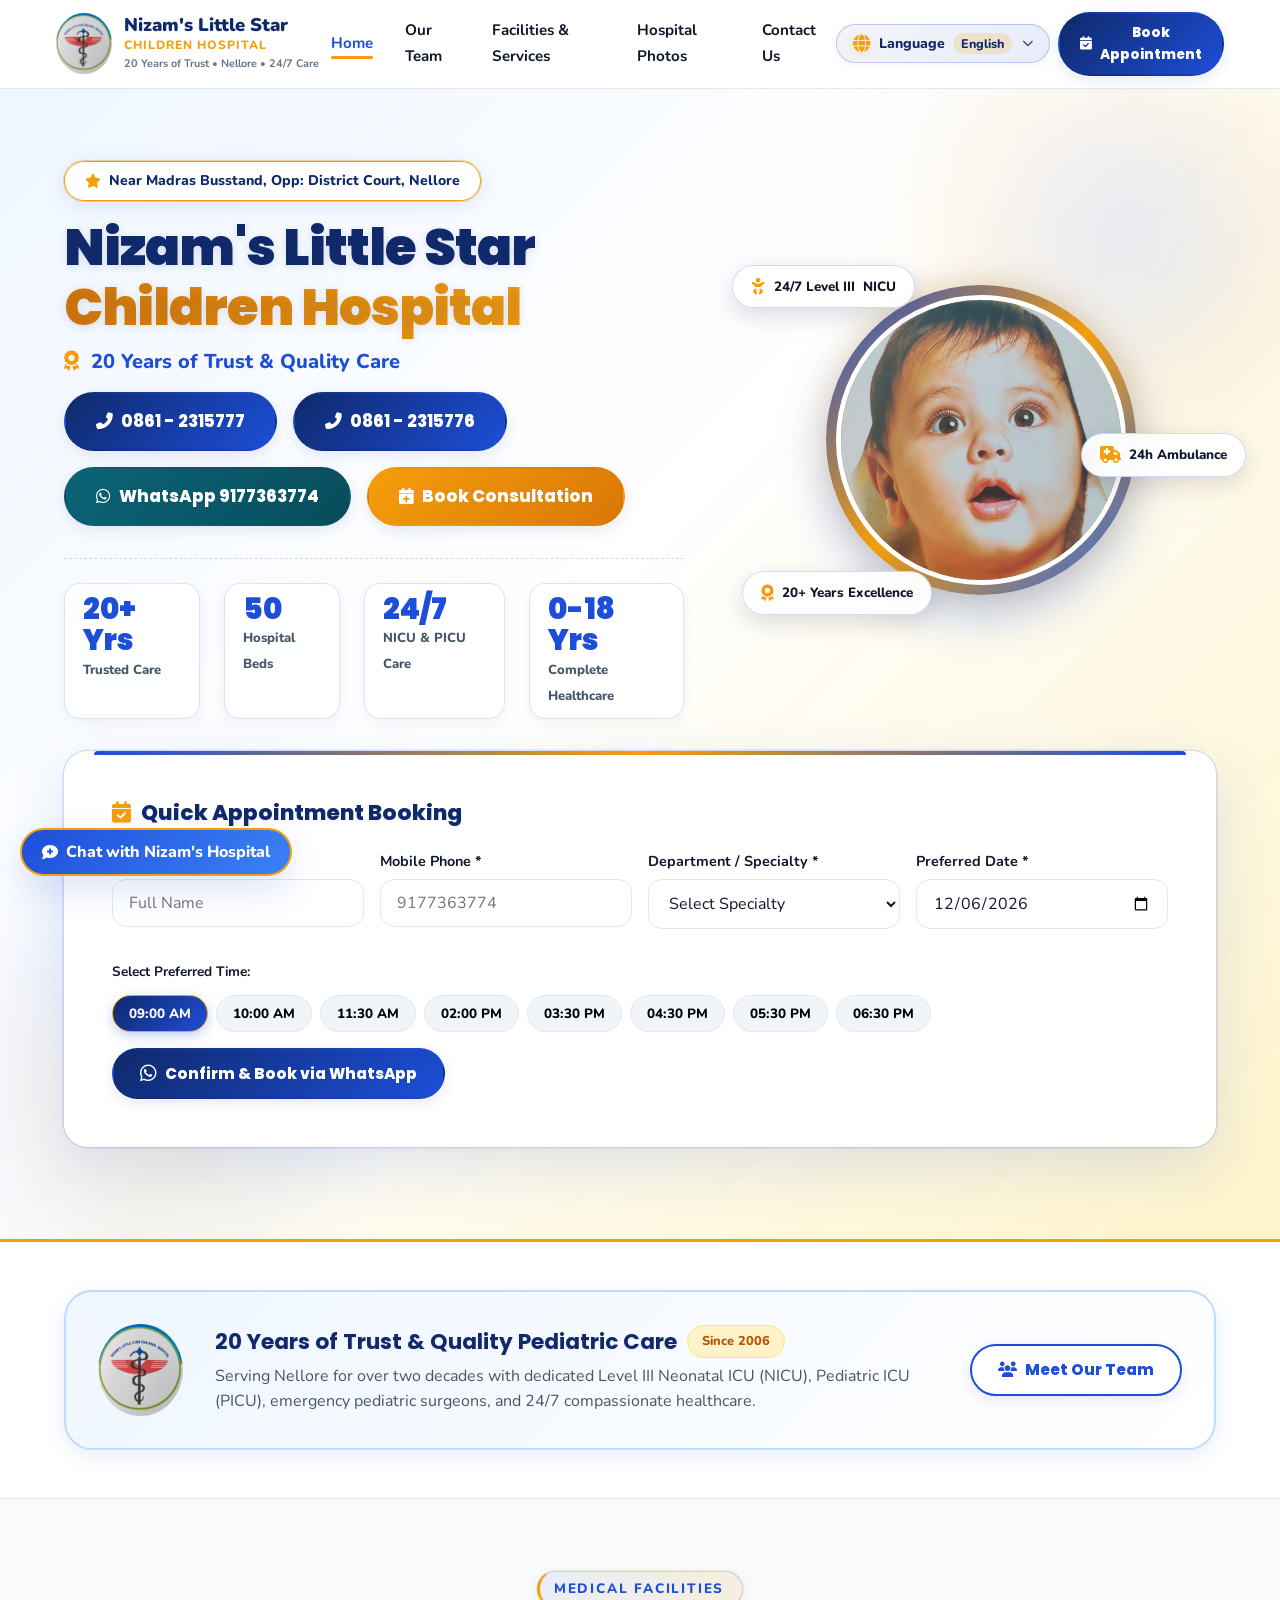
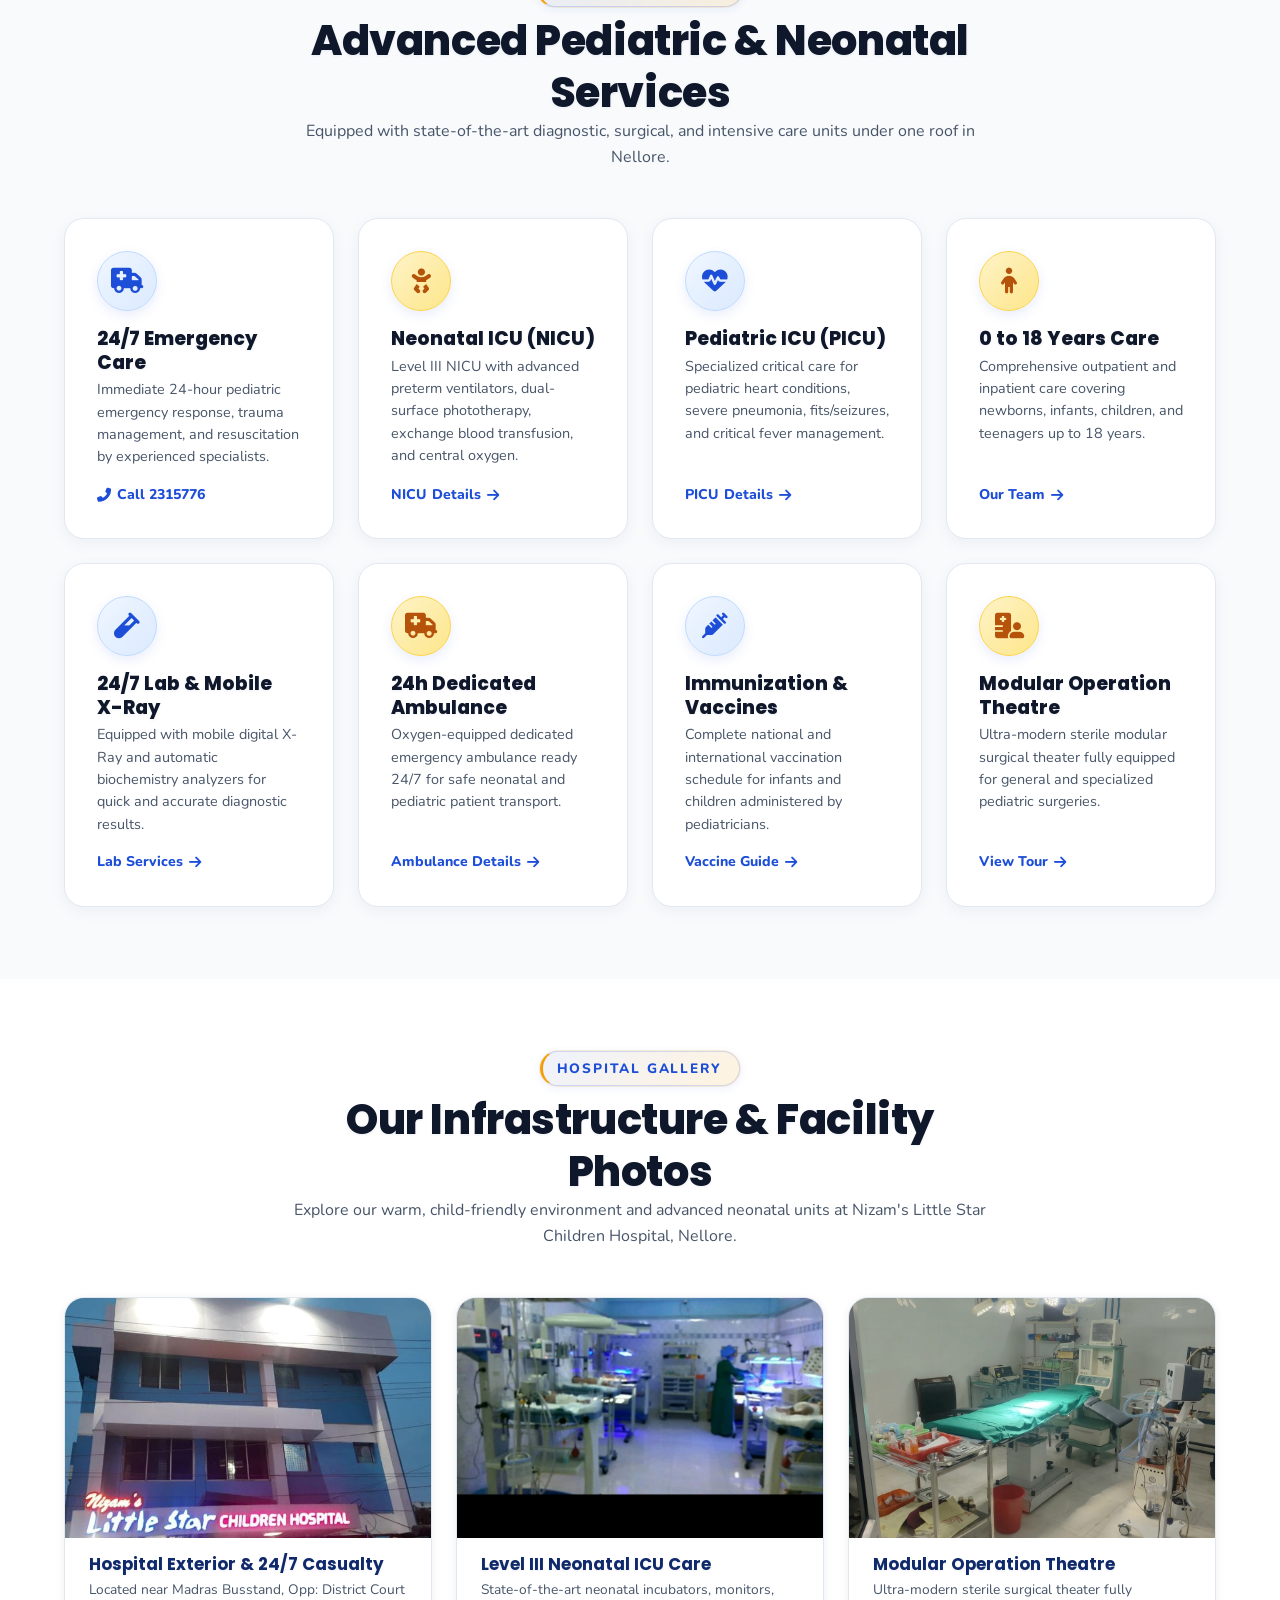
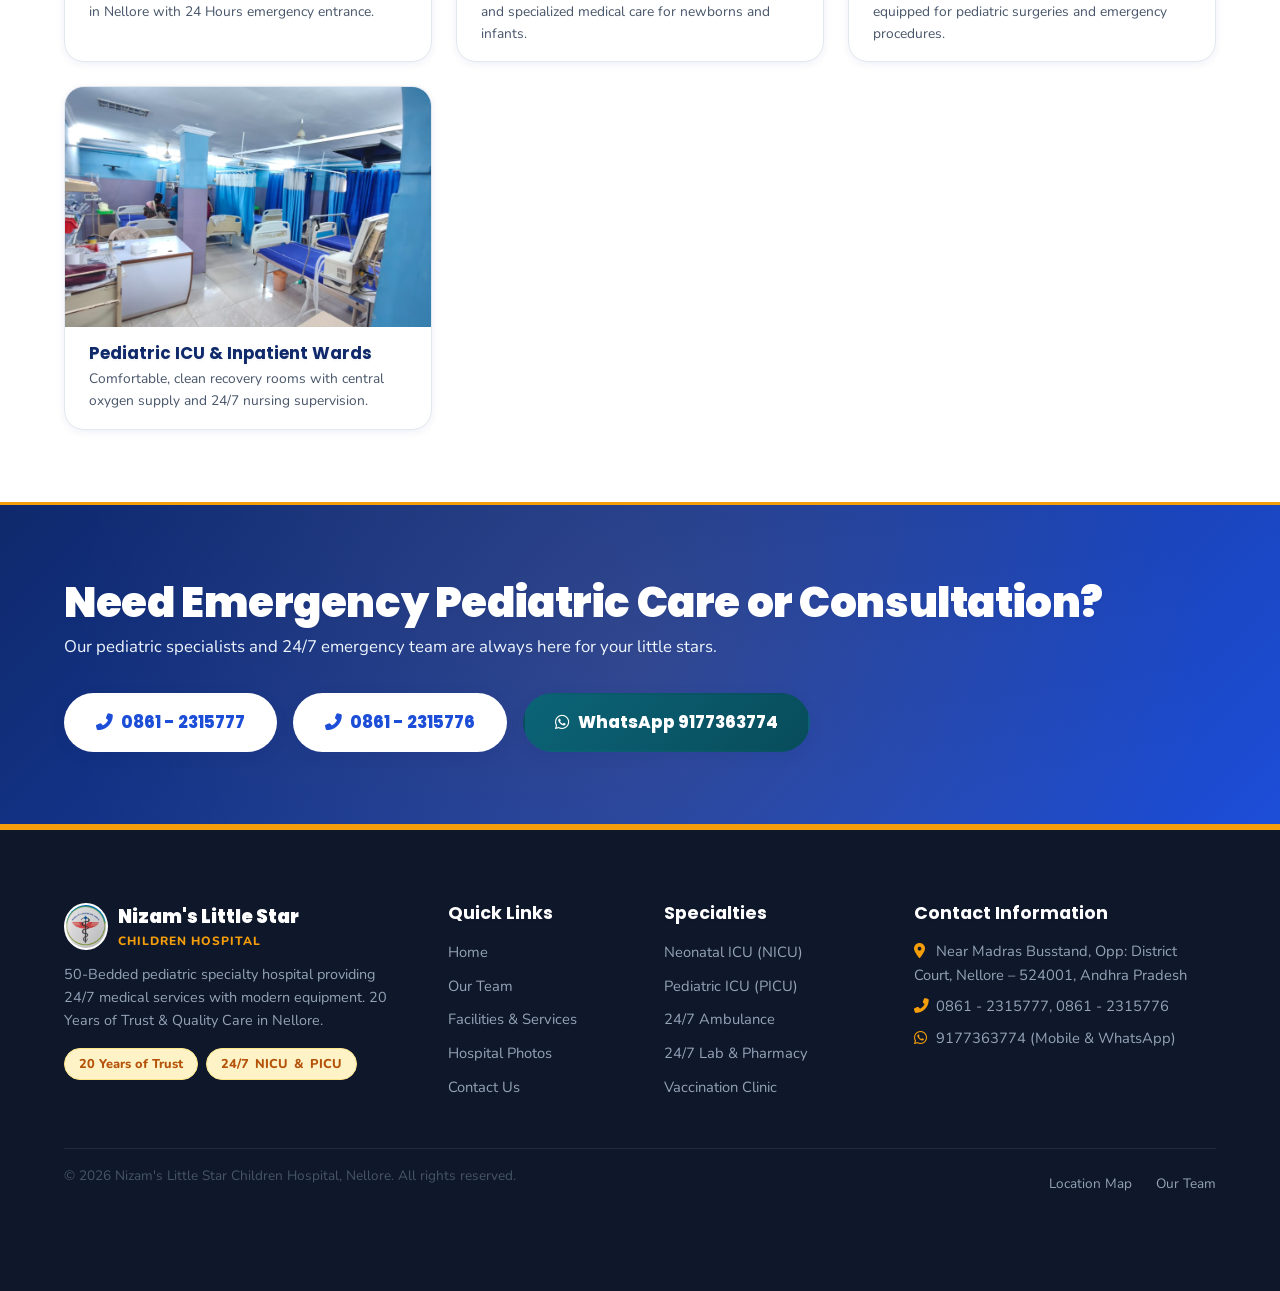
==== commit f61127bf: "Remove phone from ambulance card, update chatbot to Chat with Nizam's Hospital, add both landlines 0" ====
--- a/index.html
+++ b/index.html
@@ -238,7 +238,7 @@
             <div class="dept-icon"><i class="fas fa-truck-medical"></i></div>
             <h3>24h Dedicated Ambulance</h3>
             <p>Oxygen-equipped dedicated emergency ambulance ready 24/7 for safe neonatal and pediatric patient transport.</p>
-            <a href="tel:9177363774" class="dept-link"><i class="fas fa-phone-alt"></i> 9177363774</a>
+            <a href="resources.html" class="dept-link">Ambulance Details <i class="fas fa-arrow-right"></i></a>
           </div>
 
           <div class="dept-card reveal">
@@ -308,7 +308,8 @@
           <p>Our pediatric specialists and 24/7 emergency team are always here for your little stars.</p>
         </div>
         <div class="cta-band-actions">
-          <a href="tel:08612315776" class="btn btn-white btn-lg"><i class="fas fa-phone-alt"></i> 2315776</a>
+          <a href="tel:08612315777" class="btn btn-white btn-lg"><i class="fas fa-phone-alt"></i> 0861 - 2315777</a>
+          <a href="tel:08612315776" class="btn btn-white btn-lg"><i class="fas fa-phone-alt"></i> 0861 - 2315776</a>
           <a href="https://wa.me/919177363774" target="_blank" class="btn btn-whatsapp btn-lg"><i class="fab fa-whatsapp"></i> WhatsApp 9177363774</a>
         </div>
       </div>
@@ -362,7 +363,7 @@
           <h4>Contact Information</h4>
           <address>
             <p><i class="fas fa-map-marker-alt"></i> <span class="notranslate" translate="no">Near Madras Busstand, Opp: District Court, Nellore</span> – 524001, Andhra Pradesh</p>
-            <p><i class="fas fa-phone-alt"></i> <a href="tel:08612315776">2315776</a>, <a href="tel:08612315776">2315776</a></p>
+            <p><i class="fas fa-phone-alt"></i> <a href="tel:08612315777">0861 - 2315777</a>, <a href="tel:08612315776">0861 - 2315776</a></p>
             <p><i class="fab fa-whatsapp"></i> <a href="https://wa.me/919177363774" target="_blank">9177363774</a> (Mobile &amp; WhatsApp)</p>
           </address>
         </div>
@@ -378,17 +379,17 @@
     </div>
   </footer>
 
-  <!-- Stella Chatbot -->
+  <!-- Nizam's Hospital Chatbot -->
   <div class="chat-widget" id="chat-widget">
-    <button class="chat-toggle-btn" id="chat-toggle-btn" aria-label="Open chat with Stella">
+    <button class="chat-toggle-btn" id="chat-toggle-btn" aria-label="Open chat with Nizam's Hospital">
       <i class="fas fa-comment-medical" id="chat-icon"></i>
-      <span class="chat-label">Chat with Stella</span>
+      <span class="chat-label">Chat with Nizam's Hospital</span>
     </button>
-    <div class="chat-panel" id="chat-panel" role="dialog" aria-label="Chat with Stella" hidden>
+    <div class="chat-panel" id="chat-panel" role="dialog" aria-label="Chat with Nizam's Hospital" hidden>
       <div class="chat-header">
         <div class="chat-avatar">★</div>
         <div>
-          <strong>Stella</strong>
+          <strong>Nizam's Hospital</strong>
           <small style="color:#EFF6FF;display:block;">Virtual Assistant</small>
         </div>
         <button class="chat-close" id="chat-close" aria-label="Close chat">×</button>
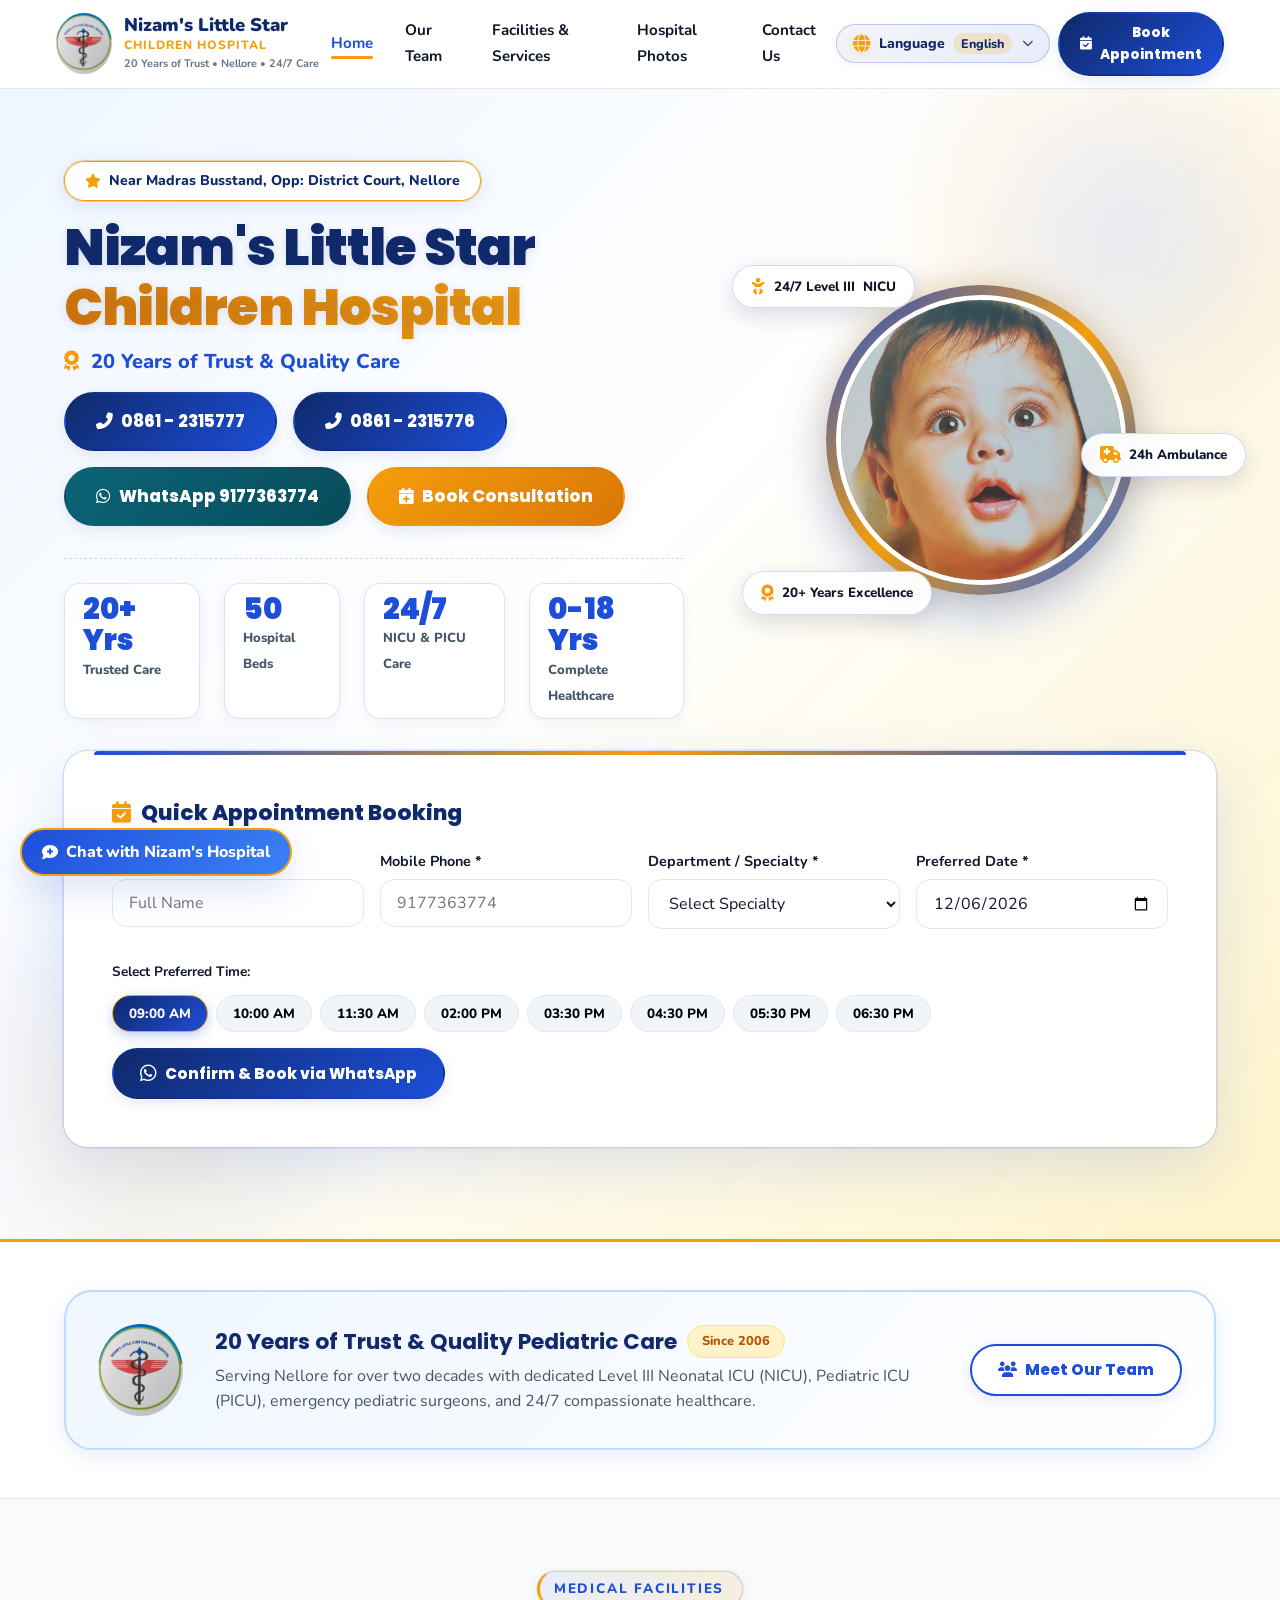
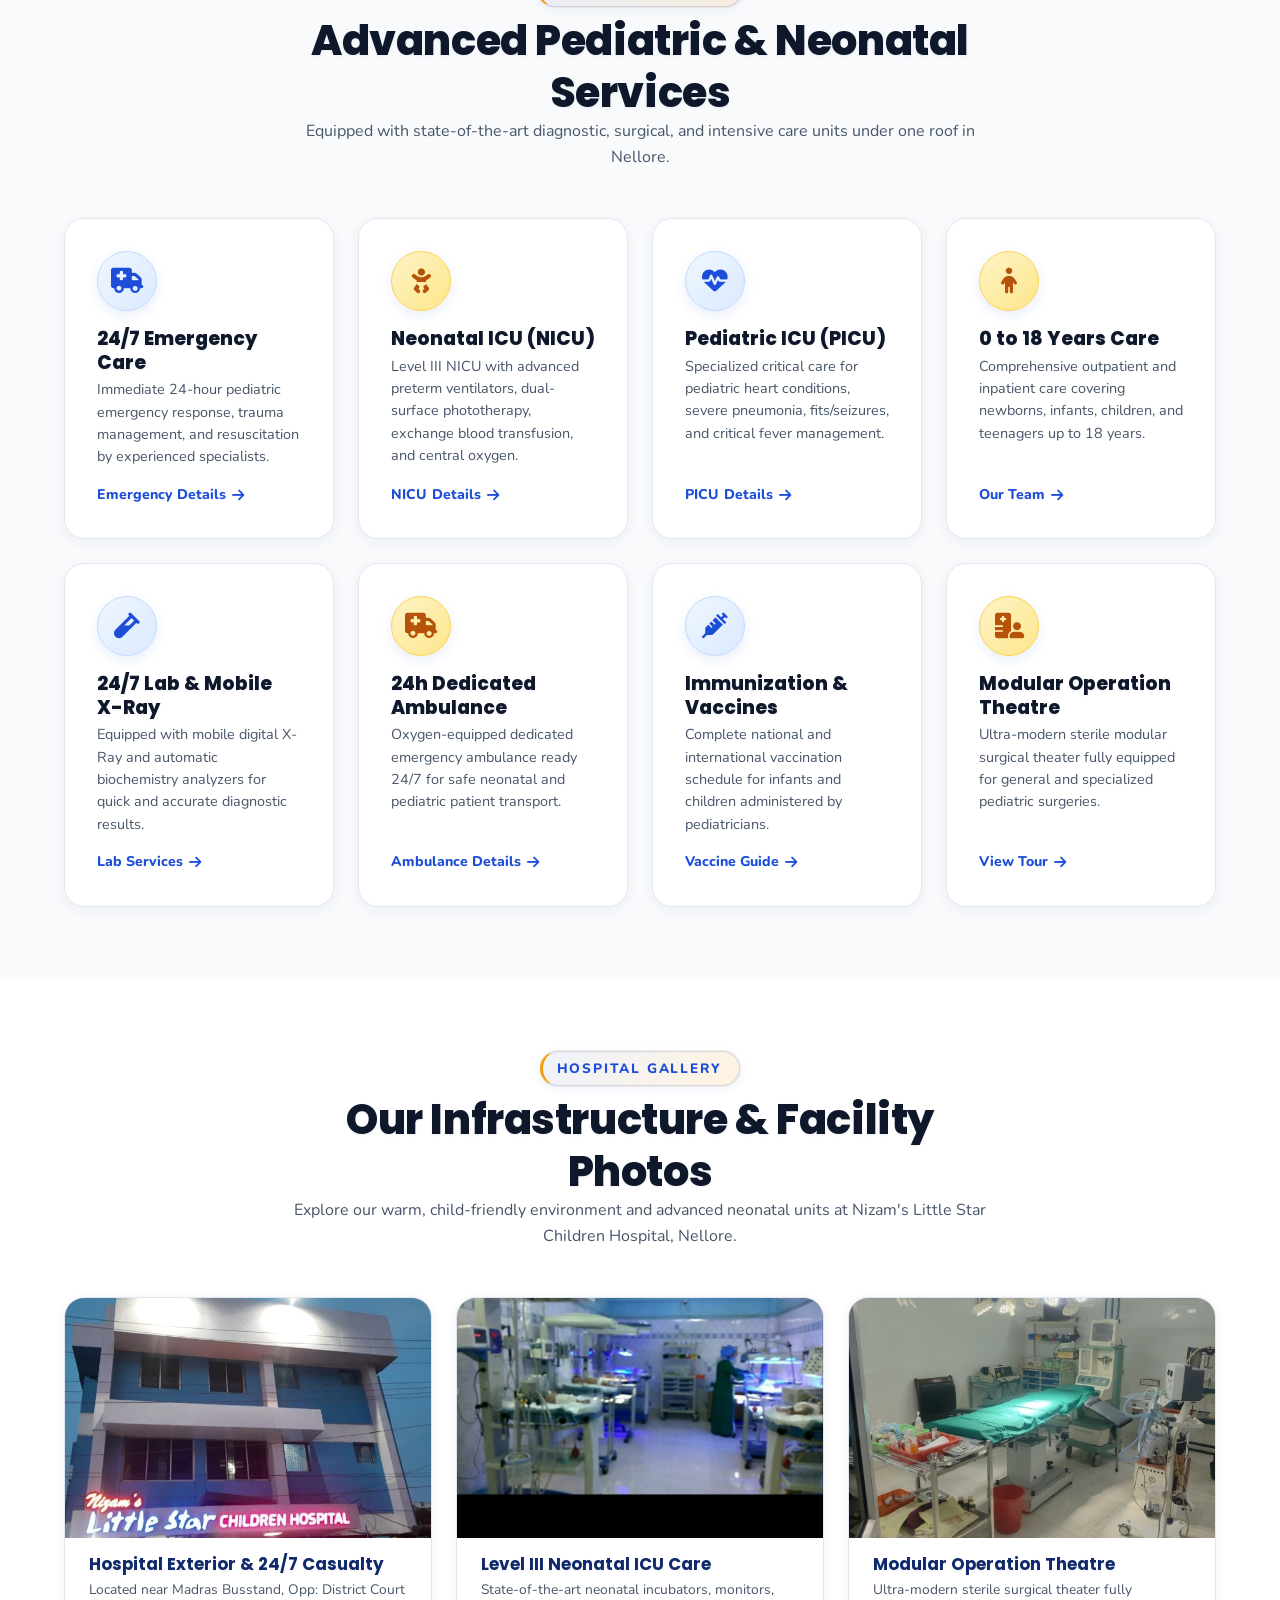
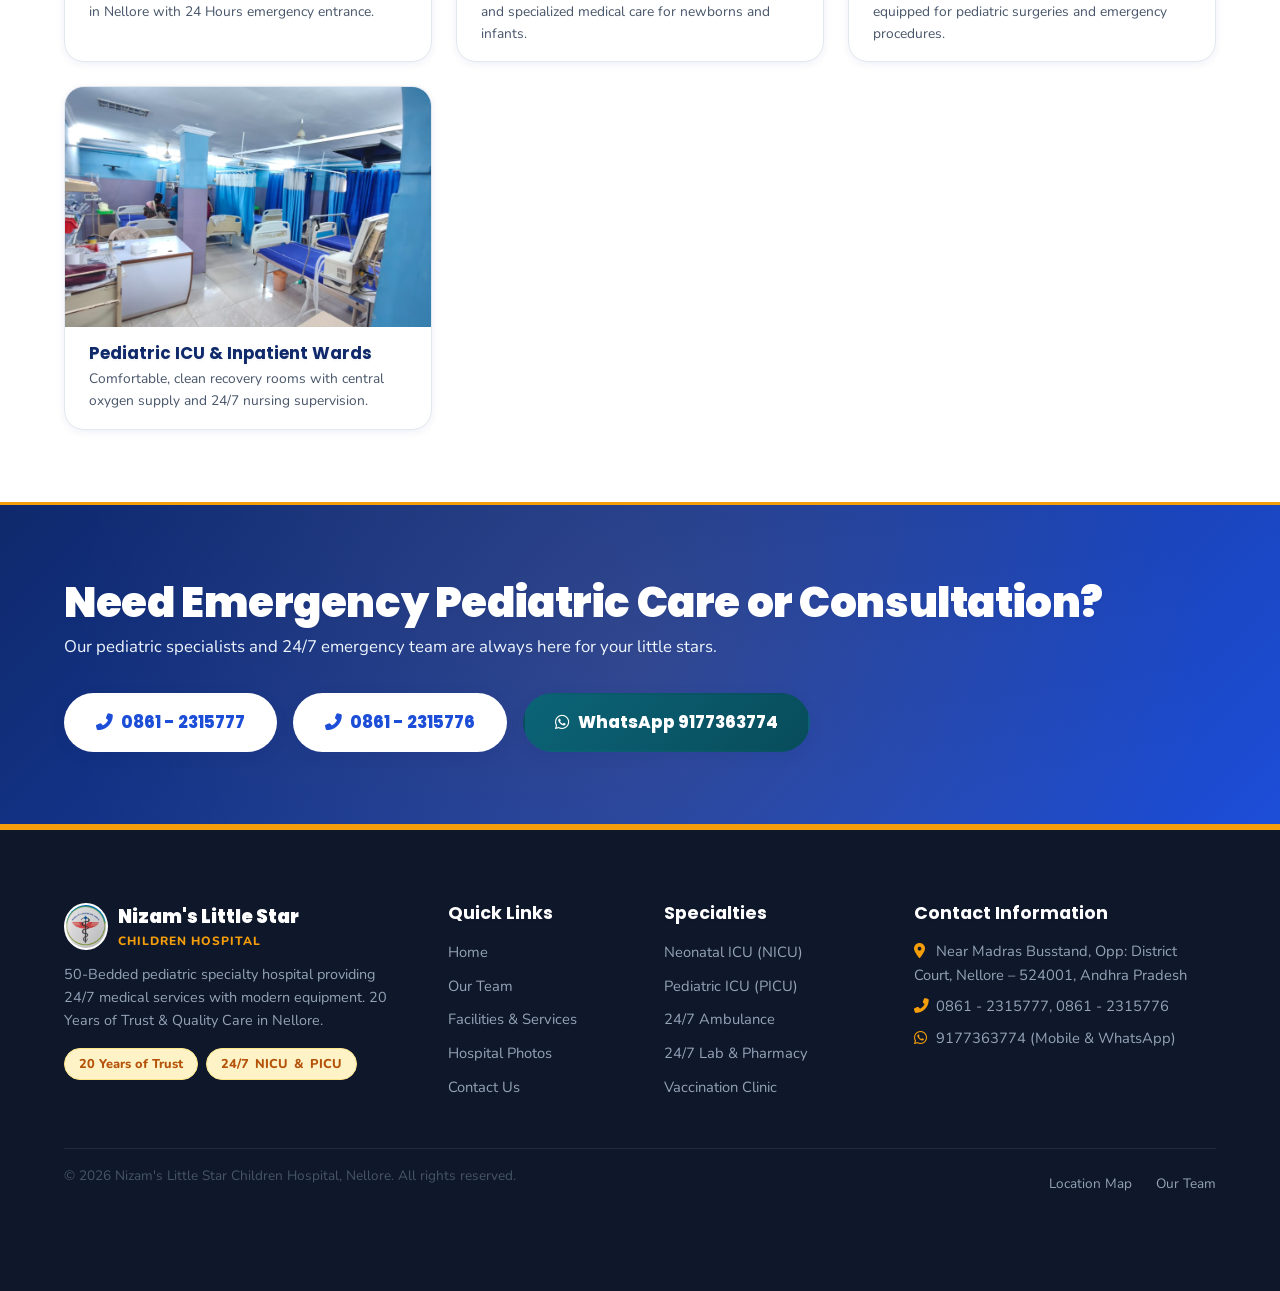
==== commit 9ac0883c: "Remove phone number from Emergency Care card, update button labels to Contact Hospital" ====
--- a/index.html
+++ b/index.html
@@ -64,7 +64,7 @@
       <li><a href="resources.html">Facilities &amp; Services</a></li>
       <li><a href="virtual-tour.html">Hospital Photos</a></li>
       <li><a href="contact.html">Contact Us</a></li>
-      <li><a href="tel:08612315776" class="btn btn-primary"><i class="fas fa-phone-alt"></i> Call: 2315776</a></li>
+      <li><a href="tel:08612315776" class="btn btn-primary"><i class="fas fa-phone-alt"></i> Call Hospital</a></li>
       <li><a href="https://wa.me/919177363774" target="_blank" class="btn btn-whatsapp"><i class="fab fa-whatsapp"></i> WhatsApp: 9177363774</a></li>
     </ul>
   
@@ -160,7 +160,7 @@
           <div class="modal-icon"><i class="fas fa-check-circle"></i></div>
           <h2 id="modal-title">Appointment Confirmed!</h2>
           <div id="booking-summary"></div>
-          <p class="modal-note">Our reception staff will contact you shortly to verify. For immediate assistance, call 2315776.</p>
+          <p class="modal-note">Our reception staff will contact you shortly to verify. For immediate assistance, Contact Hospital.</p>
           <button class="btn btn-primary" onclick="document.getElementById('confirmation-modal').hidden=true;">Done</button>
         </div>
       </div>
@@ -203,7 +203,7 @@
             <div class="dept-icon"><i class="fas fa-ambulance"></i></div>
             <h3>24/7 Emergency Care</h3>
             <p>Immediate 24-hour pediatric emergency response, trauma management, and resuscitation by experienced specialists.</p>
-            <a href="tel:08612315776" class="dept-link"><i class="fas fa-phone-alt"></i> Call 2315776</a>
+            <a href="resources.html" class="dept-link">Emergency Details <i class="fas fa-arrow-right"></i></a>
           </div>
 
           <div class="dept-card reveal">
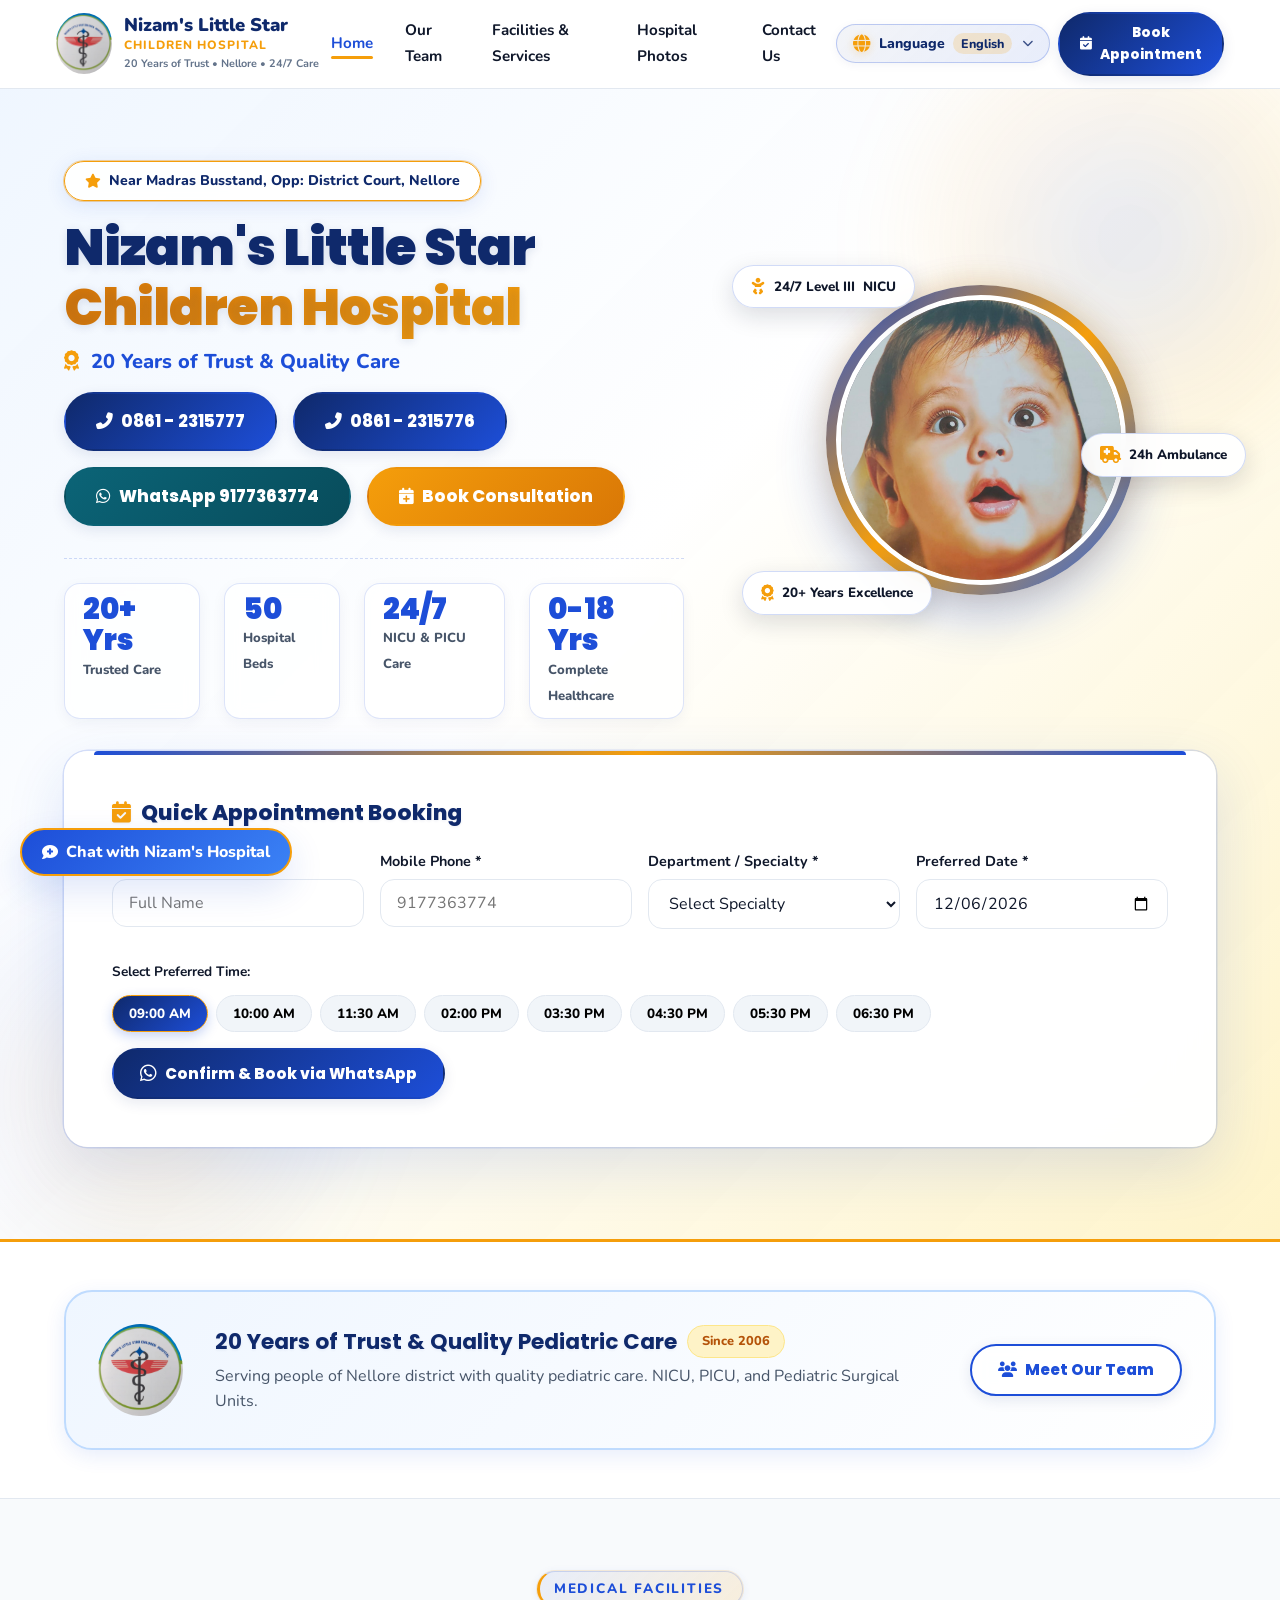
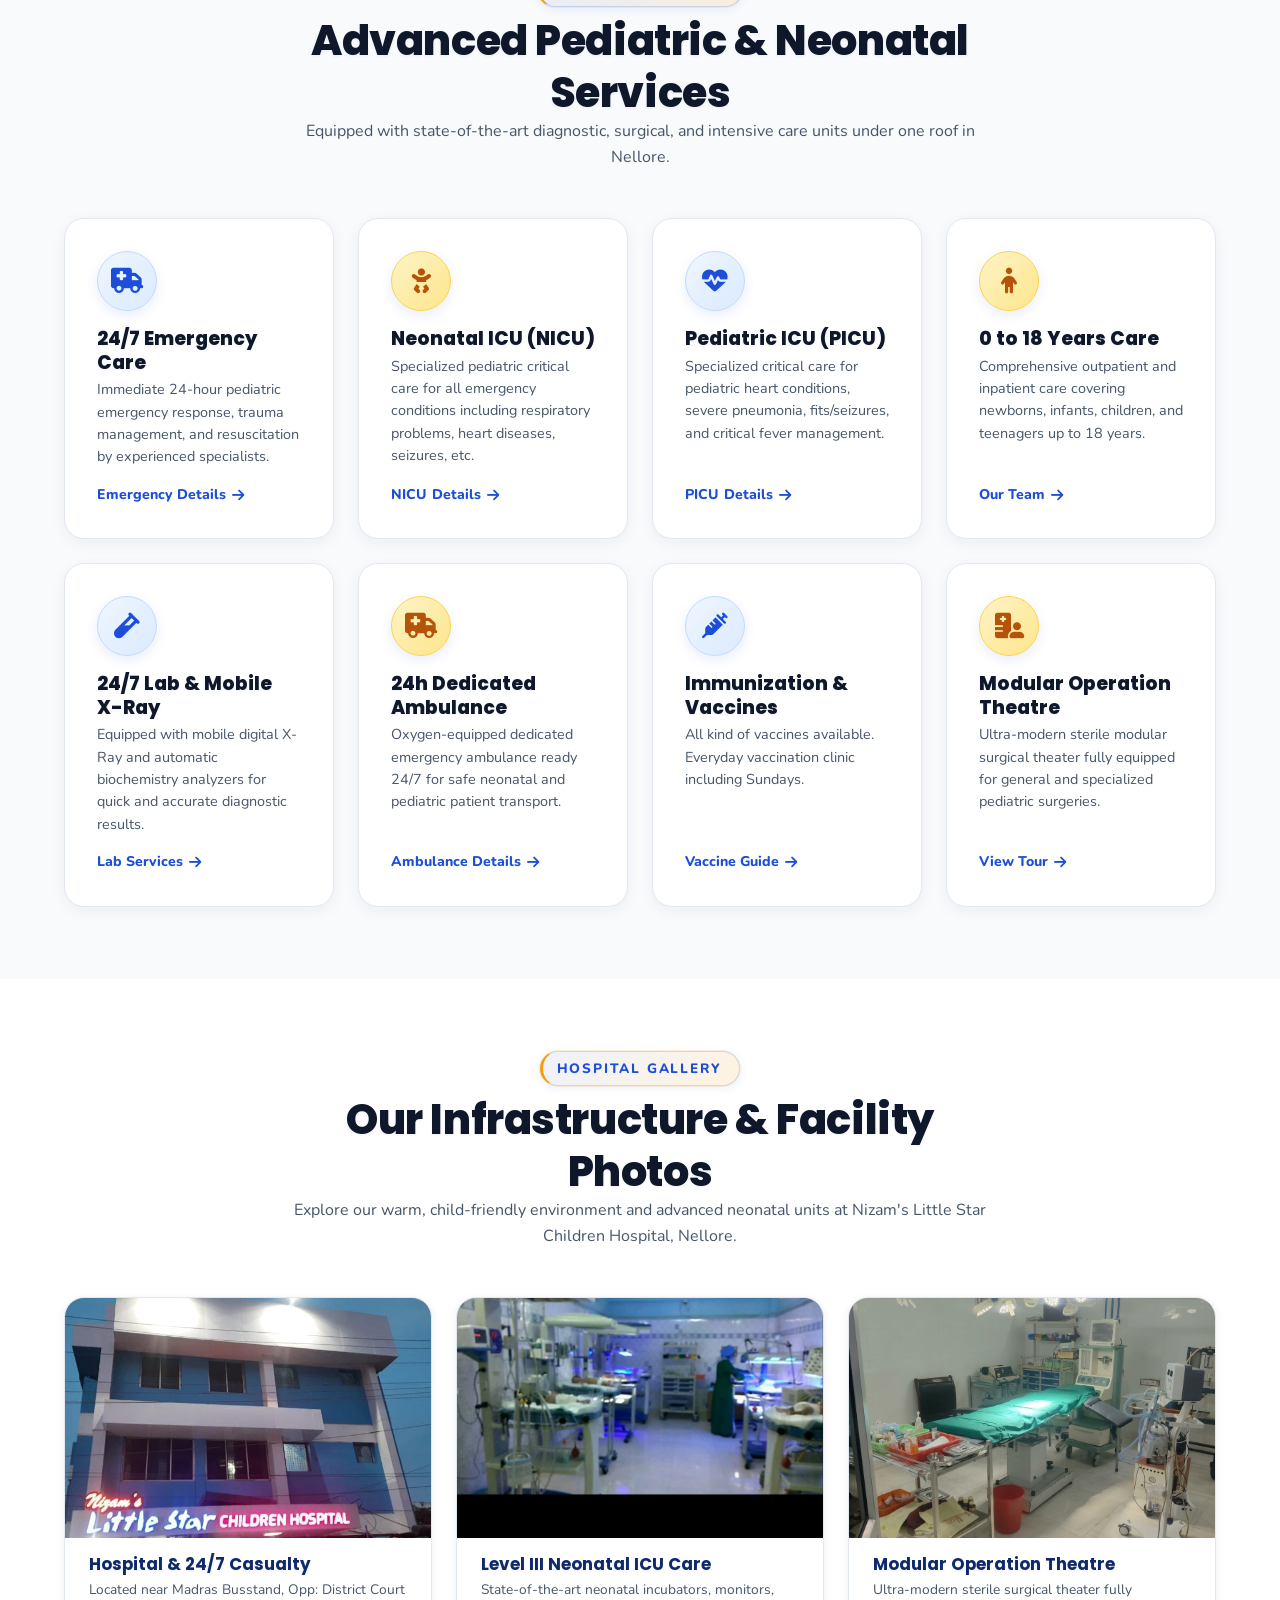
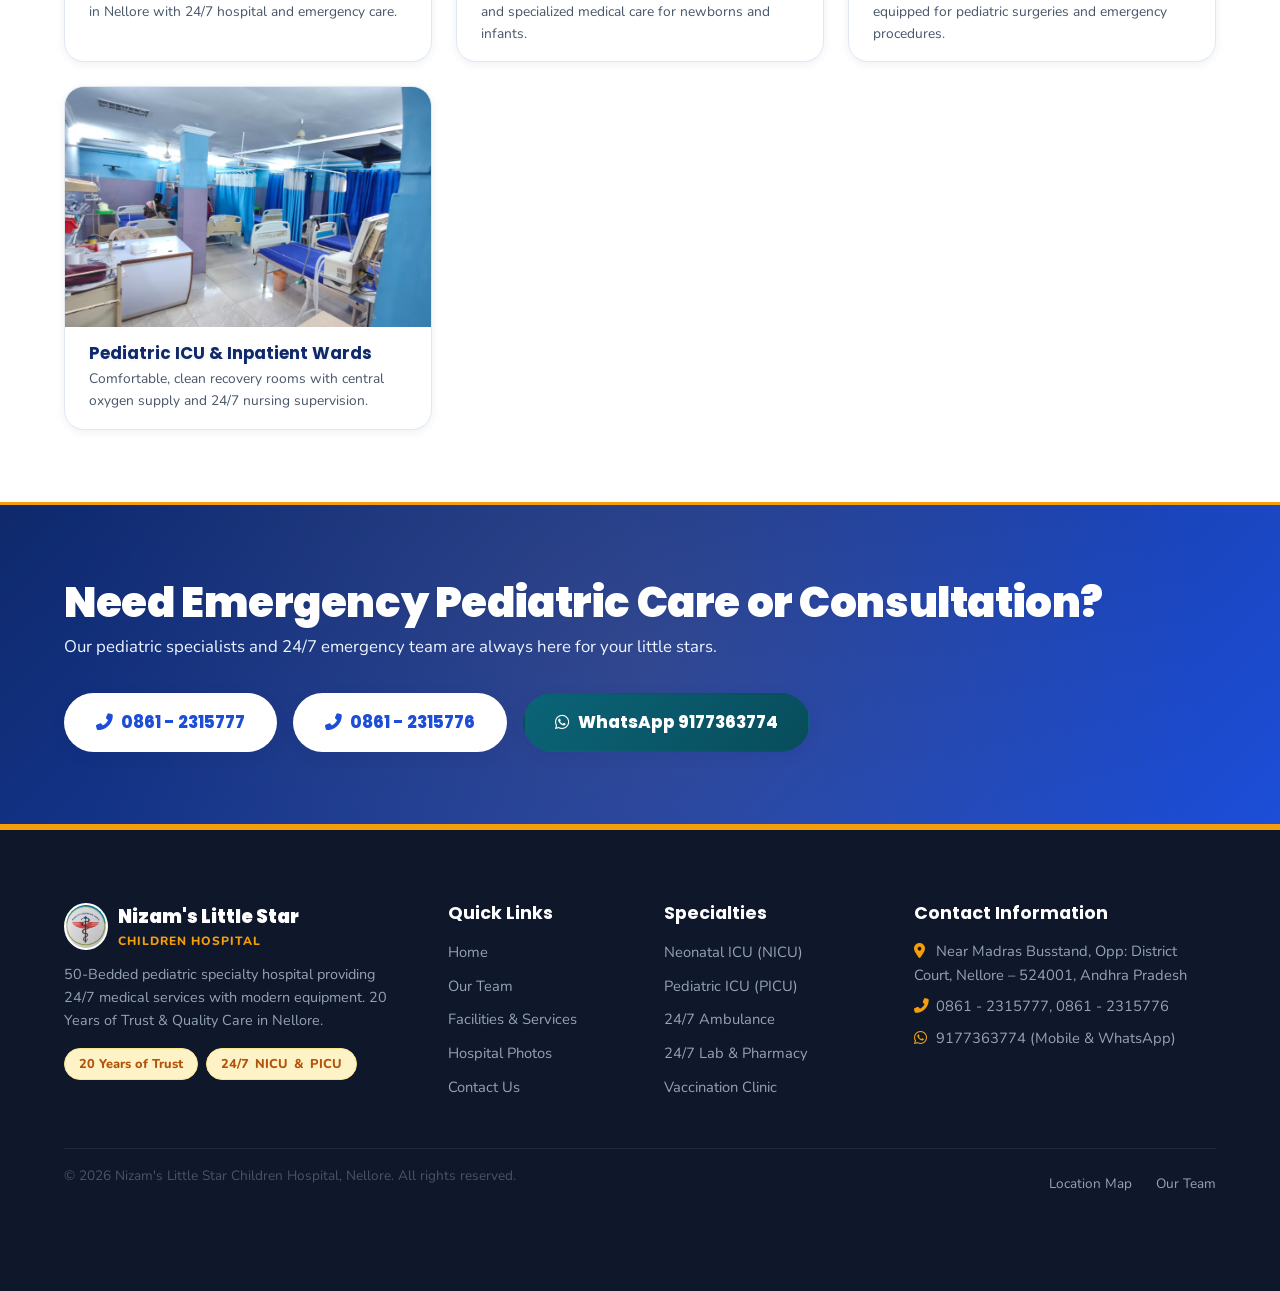
==== commit 3e8b4bcc: "Update hospital content: Pediatric Surgery, Hospital card, Immunization & Vaccines, Pediatric Care, " ====
--- a/index.html
+++ b/index.html
@@ -179,7 +179,7 @@
               <span class="badge badge-yellow">Since 2006</span>
             </div>
             <p style="margin-bottom:0;">
-              Serving Nellore for over two decades with dedicated Level III Neonatal ICU (<span class="notranslate" translate="no">NICU</span>), Pediatric ICU (<span class="notranslate" translate="no">PICU</span>), emergency pediatric surgeons, and 24/7 compassionate healthcare.
+              Serving people of Nellore district with quality pediatric care. <span class="notranslate" translate="no">NICU</span>, <span class="notranslate" translate="no">PICU</span>, and Pediatric Surgical Units.
             </p>
           </div>
           <div style="flex-shrink:0;">
@@ -209,7 +209,7 @@
           <div class="dept-card reveal">
             <div class="dept-icon"><i class="fas fa-baby"></i></div>
             <h3>Neonatal ICU (<span class="notranslate" translate="no">NICU</span>)</h3>
-            <p>Level III <span class="notranslate" translate="no">NICU</span> with advanced preterm ventilators, dual-surface phototherapy, exchange blood transfusion, and central oxygen.</p>
+            <p>Specialized pediatric critical care for all emergency conditions including respiratory problems, heart diseases, seizures, etc.</p>
             <a href="resources.html#nicu" class="dept-link"><span class="notranslate" translate="no">NICU</span> Details <i class="fas fa-arrow-right"></i></a>
           </div>
 
@@ -244,7 +244,7 @@
           <div class="dept-card reveal">
             <div class="dept-icon"><i class="fas fa-syringe"></i></div>
             <h3>Immunization &amp; Vaccines</h3>
-            <p>Complete national and international vaccination schedule for infants and children administered by pediatricians.</p>
+            <p>All kind of vaccines available. Everyday vaccination clinic including Sundays.</p>
             <a href="resources.html" class="dept-link">Vaccine Guide <i class="fas fa-arrow-right"></i></a>
           </div>
 
@@ -271,8 +271,8 @@
           <div class="real-photo-card reveal">
             <img src="assets/hospital-building.png" alt="Nizam's Little Star Children Hospital Building Elevation" style="height:240px;object-fit:cover;object-position:center;">
             <div class="real-photo-body">
-              <h4>Hospital Exterior &amp; 24/7 Casualty</h4>
-              <p>Located near Madras Busstand, Opp: District Court in Nellore with 24 Hours emergency entrance.</p>
+              <h4>Hospital &amp; 24/7 Casualty</h4>
+              <p>Located near Madras Busstand, Opp: District Court in Nellore with 24/7 hospital and emergency care.</p>
             </div>
           </div>
           <div class="real-photo-card reveal">
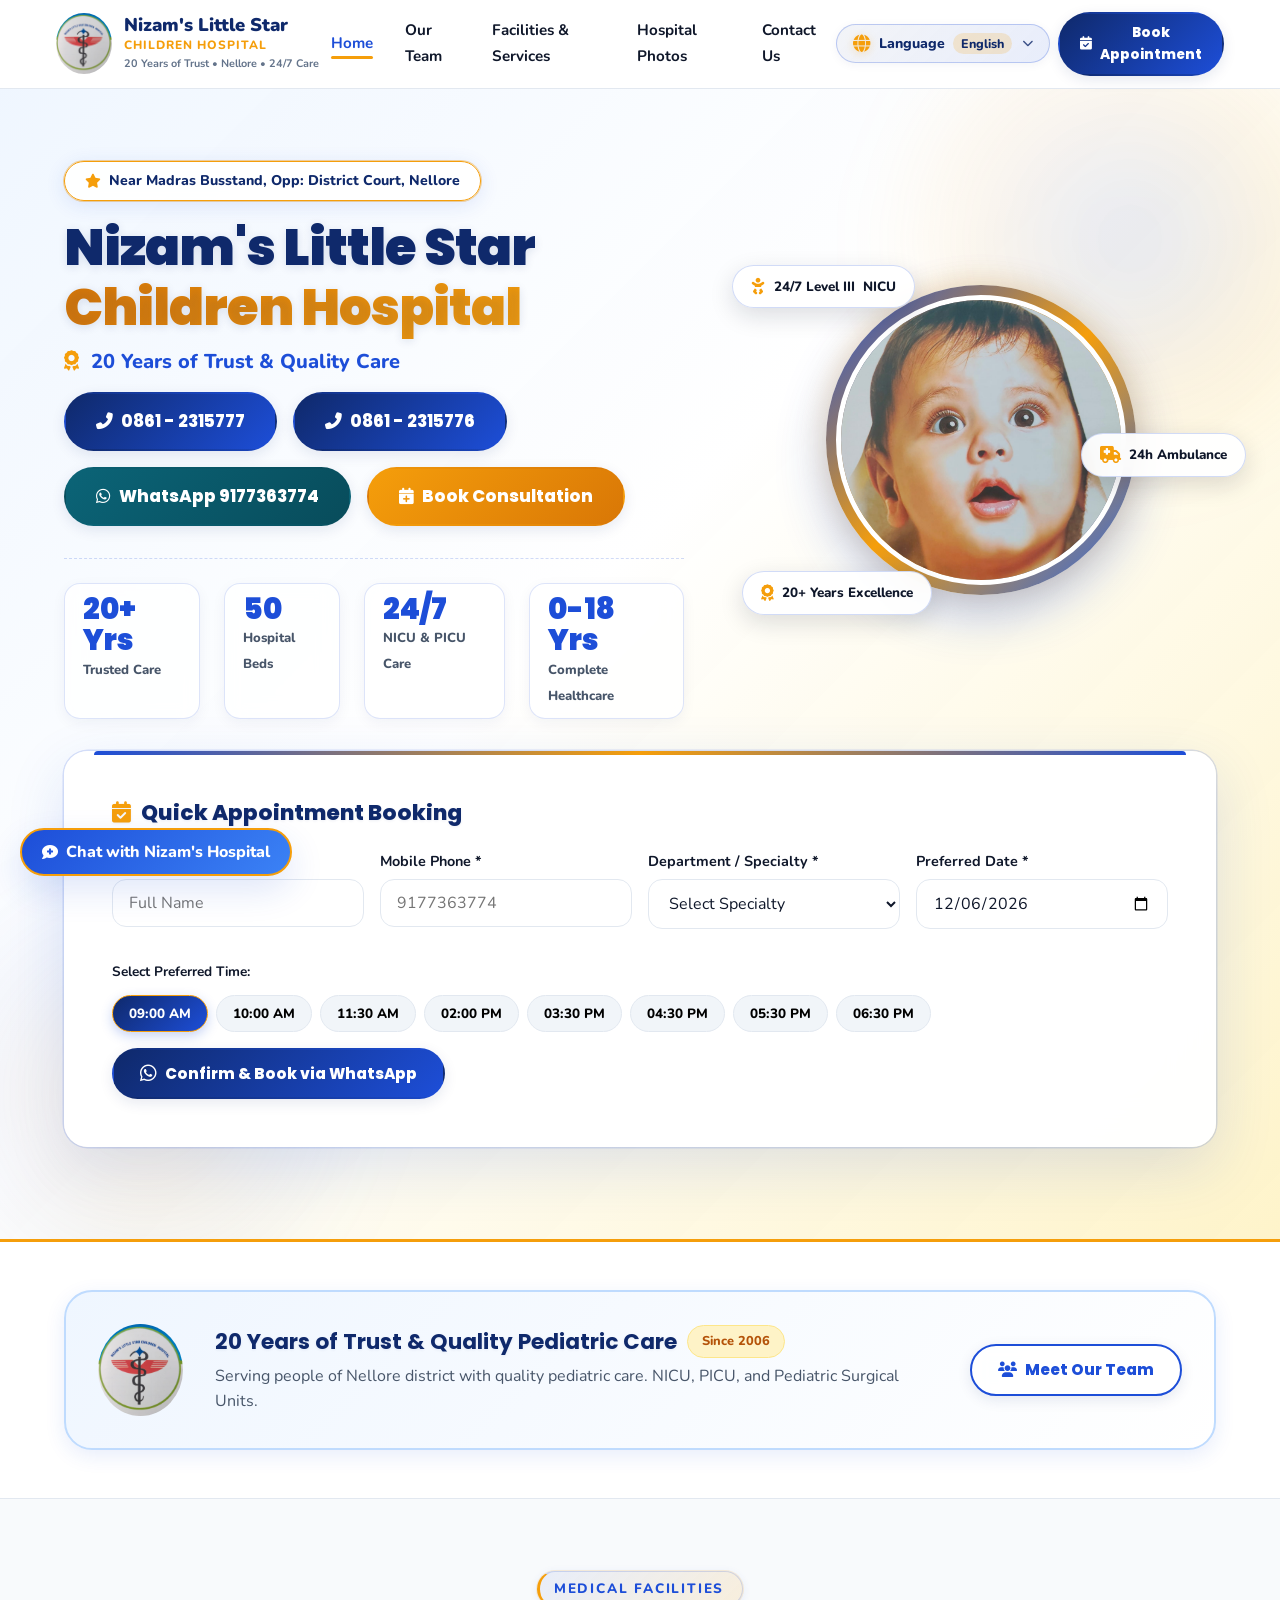
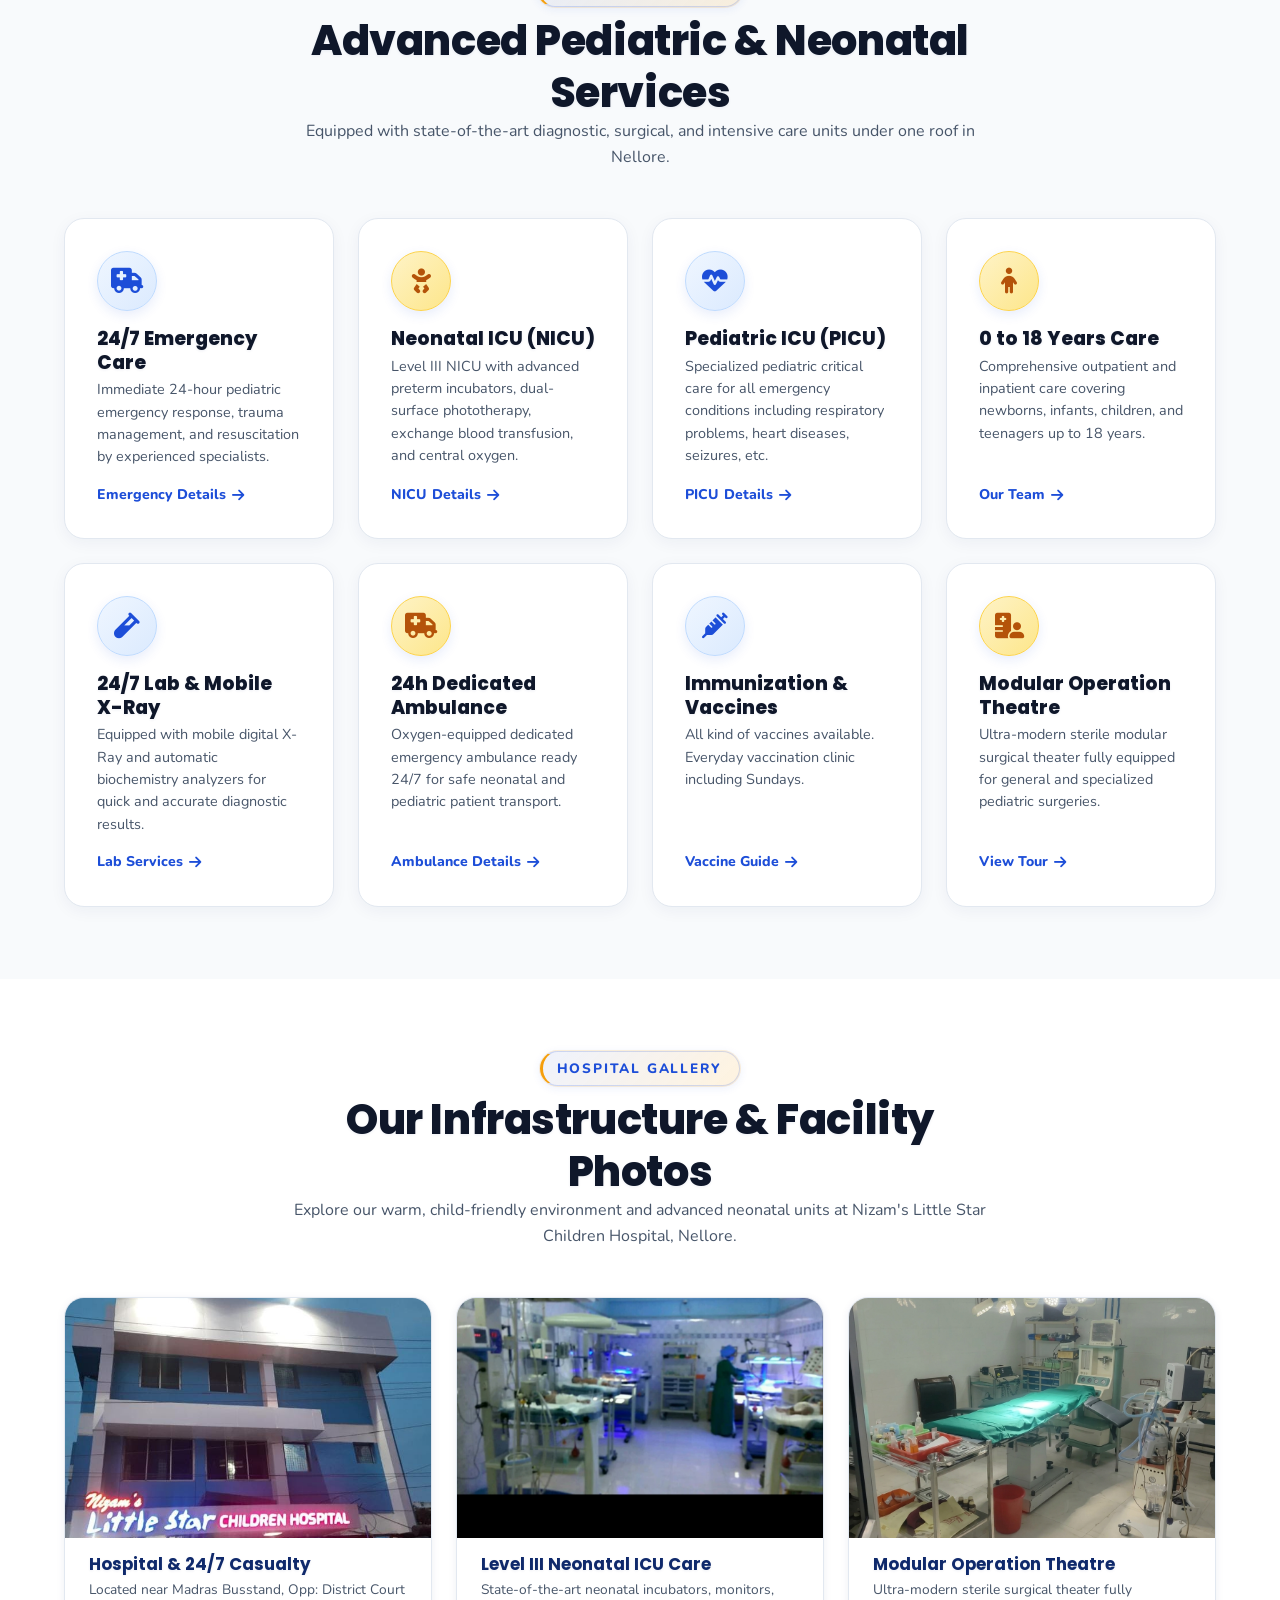
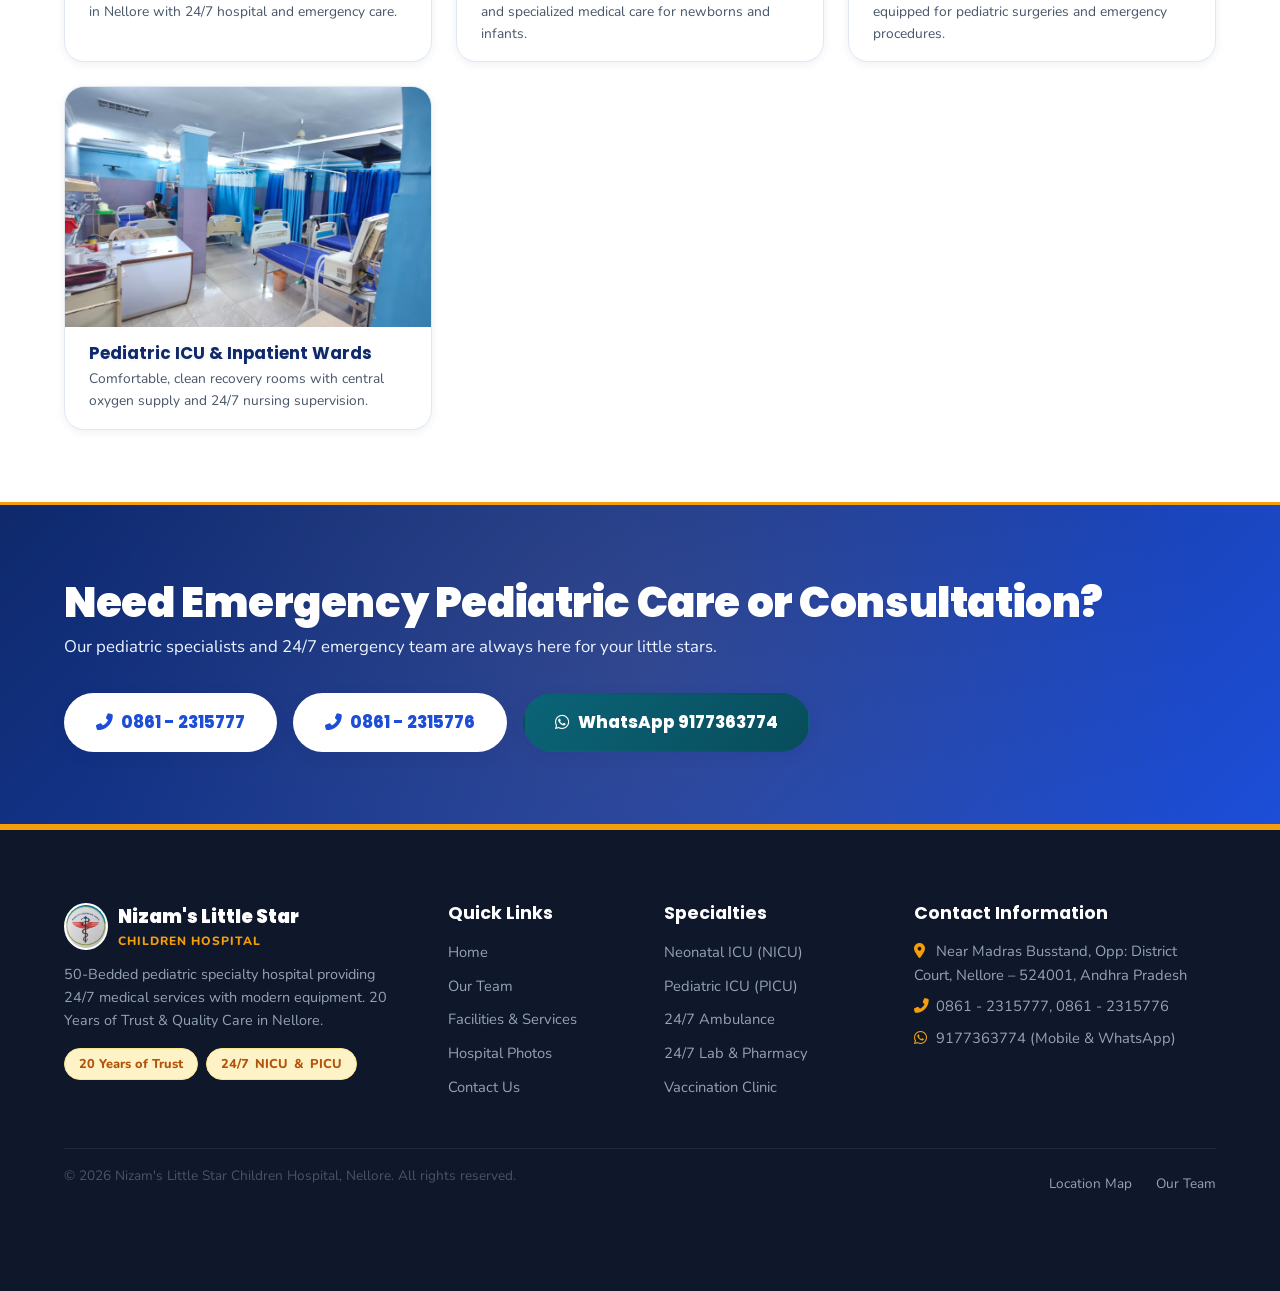
==== commit 68fe5ed3: "Update Pediatric ICU (PICU) card description with specialized emergency conditions text" ====
--- a/index.html
+++ b/index.html
@@ -209,14 +209,14 @@
           <div class="dept-card reveal">
             <div class="dept-icon"><i class="fas fa-baby"></i></div>
             <h3>Neonatal ICU (<span class="notranslate" translate="no">NICU</span>)</h3>
-            <p>Specialized pediatric critical care for all emergency conditions including respiratory problems, heart diseases, seizures, etc.</p>
+            <p>Level III <span class="notranslate" translate="no">NICU</span> with advanced preterm incubators, dual-surface phototherapy, exchange blood transfusion, and central oxygen.</p>
             <a href="resources.html#nicu" class="dept-link"><span class="notranslate" translate="no">NICU</span> Details <i class="fas fa-arrow-right"></i></a>
           </div>
 
           <div class="dept-card reveal">
             <div class="dept-icon"><i class="fas fa-heartbeat"></i></div>
             <h3>Pediatric ICU (<span class="notranslate" translate="no">PICU</span>)</h3>
-            <p>Specialized critical care for pediatric heart conditions, severe pneumonia, fits/seizures, and critical fever management.</p>
+            <p>Specialized pediatric critical care for all emergency conditions including respiratory problems, heart diseases, seizures, etc.</p>
             <a href="resources.html#picu" class="dept-link"><span class="notranslate" translate="no">PICU</span> Details <i class="fas fa-arrow-right"></i></a>
           </div>
 
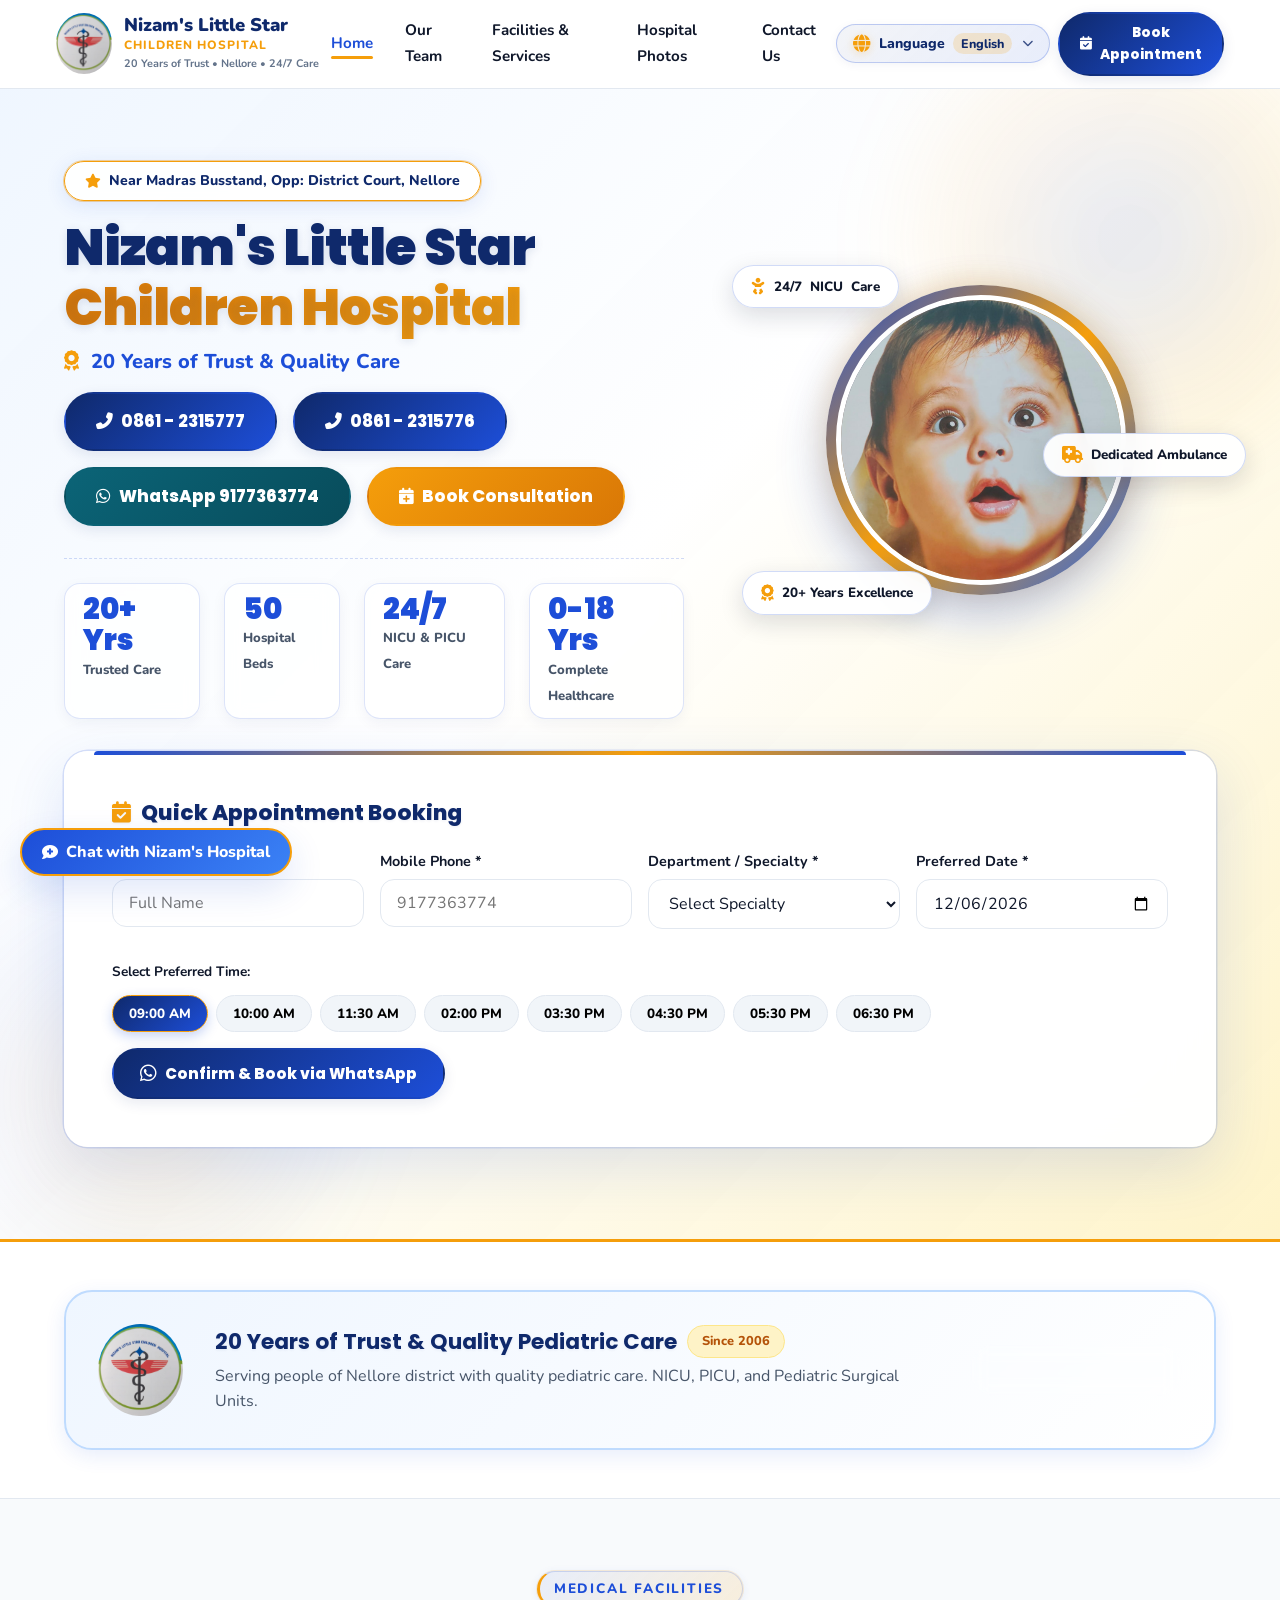
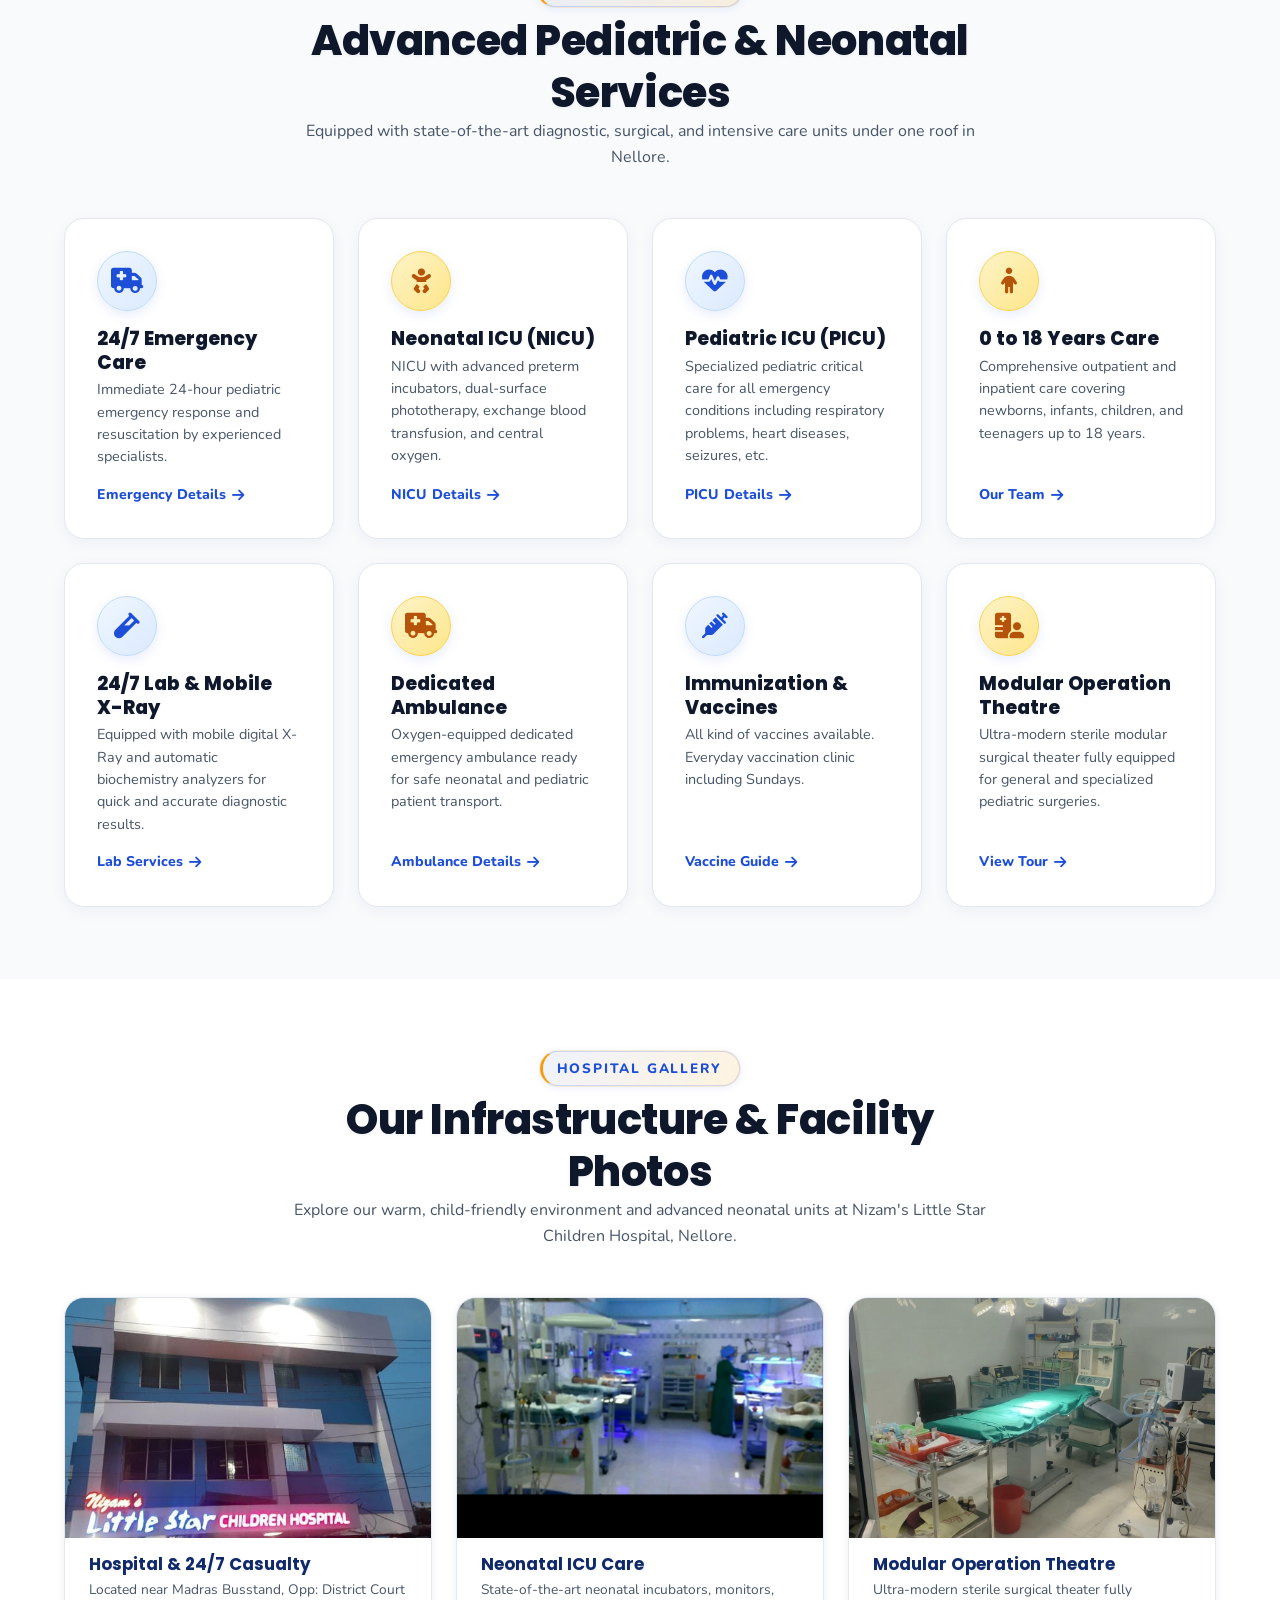
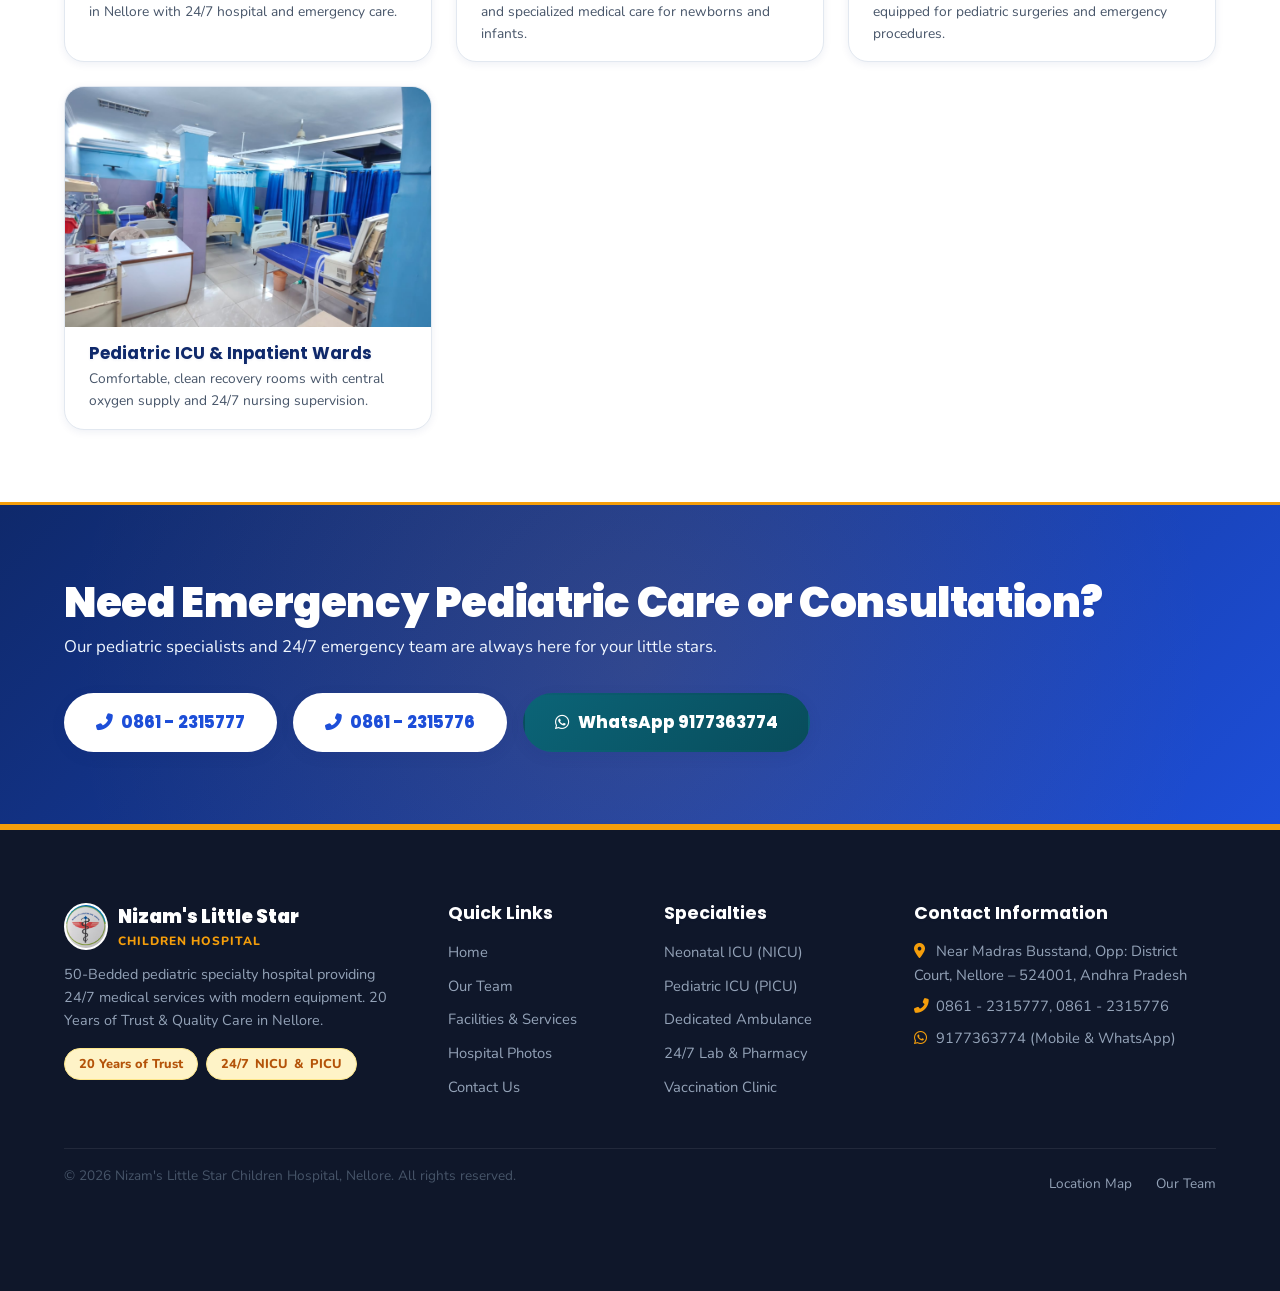
==== commit 8a4b05d3: "Remove trauma management, doctor degrees, Level III from NICU, and 24h from ambulance" ====
--- a/index.html
+++ b/index.html
@@ -4,7 +4,7 @@
   <meta charset="UTF-8">
   <meta name="viewport" content="width=device-width, initial-scale=1.0">
   <title>Nizam's Little Star Children Hospital | 20 Years of Trust & Quality Care, Nellore</title>
-  <meta name="description" content="Nizam's Little Star Children Hospital, Nellore. 20 Years of Trust & Quality Care. 50-Bed 24/7 Pediatric Hospital with Level III NICU, PICU, 24h Ambulance, Lab & Pharmacy.">
+  <meta name="description" content="Nizam's Little Star Children Hospital, Nellore. 20 Years of Trust & Quality Care. 50-Bed 24/7 Pediatric Hospital with NICU, PICU, Ambulance, Lab & Pharmacy.">
   <link rel="preconnect" href="https://fonts.googleapis.com">
   <link rel="preconnect" href="https://fonts.gstatic.com" crossorigin>
   <link href="https://fonts.googleapis.com/css2?family=Nunito:wght@400;600;700;800;900&family=Poppins:wght@500;600;700;800;900&display=swap" rel="stylesheet">
@@ -108,8 +108,8 @@
           </div>
 
           <div class="floating-badges">
-            <div class="float-badge float-badge-1"><i class="fas fa-baby"></i> 24/7 Level III <span class="notranslate" translate="no">NICU</span></div>
-            <div class="float-badge float-badge-2"><i class="fas fa-ambulance"></i> 24h Ambulance</div>
+            <div class="float-badge float-badge-1"><i class="fas fa-baby"></i> 24/7 <span class="notranslate" translate="no">NICU</span> Care</div>
+            <div class="float-badge float-badge-2"><i class="fas fa-ambulance"></i> Dedicated Ambulance</div>
             <div class="float-badge float-badge-3"><i class="fas fa-award"></i> 20+ Years Excellence</div>
           </div>
         </div>
@@ -202,14 +202,14 @@
           <div class="dept-card reveal">
             <div class="dept-icon"><i class="fas fa-ambulance"></i></div>
             <h3>24/7 Emergency Care</h3>
-            <p>Immediate 24-hour pediatric emergency response, trauma management, and resuscitation by experienced specialists.</p>
+            <p>Immediate 24-hour pediatric emergency response and resuscitation by experienced specialists.</p>
             <a href="resources.html" class="dept-link">Emergency Details <i class="fas fa-arrow-right"></i></a>
           </div>
 
           <div class="dept-card reveal">
             <div class="dept-icon"><i class="fas fa-baby"></i></div>
             <h3>Neonatal ICU (<span class="notranslate" translate="no">NICU</span>)</h3>
-            <p>Level III <span class="notranslate" translate="no">NICU</span> with advanced preterm incubators, dual-surface phototherapy, exchange blood transfusion, and central oxygen.</p>
+            <p><span class="notranslate" translate="no">NICU</span> with advanced preterm incubators, dual-surface phototherapy, exchange blood transfusion, and central oxygen.</p>
             <a href="resources.html#nicu" class="dept-link"><span class="notranslate" translate="no">NICU</span> Details <i class="fas fa-arrow-right"></i></a>
           </div>
 
@@ -236,8 +236,8 @@
 
           <div class="dept-card reveal">
             <div class="dept-icon"><i class="fas fa-truck-medical"></i></div>
-            <h3>24h Dedicated Ambulance</h3>
-            <p>Oxygen-equipped dedicated emergency ambulance ready 24/7 for safe neonatal and pediatric patient transport.</p>
+            <h3>Dedicated Ambulance</h3>
+            <p>Oxygen-equipped dedicated emergency ambulance ready for safe neonatal and pediatric patient transport.</p>
             <a href="resources.html" class="dept-link">Ambulance Details <i class="fas fa-arrow-right"></i></a>
           </div>
 
@@ -278,7 +278,7 @@
           <div class="real-photo-card reveal">
             <img src="assets/nicu-real-1.png" alt="Neonatal Intensive Care Unit at Nizam's Little Star" style="height:240px;object-fit:cover;object-position:center;">
             <div class="real-photo-body">
-              <h4>Level III Neonatal ICU Care</h4>
+              <h4>Neonatal ICU Care</h4>
               <p>State-of-the-art neonatal incubators, monitors, and specialized medical care for newborns and infants.</p>
             </div>
           </div>
@@ -353,7 +353,7 @@
           <ul>
             <li><a href="resources.html#nicu">Neonatal ICU (<span class="notranslate" translate="no">NICU</span>)</a></li>
             <li><a href="resources.html#picu">Pediatric ICU (<span class="notranslate" translate="no">PICU</span>)</a></li>
-            <li><a href="resources.html">24/7 Ambulance</a></li>
+            <li><a href="resources.html">Dedicated Ambulance</a></li>
             <li><a href="resources.html">24/7 Lab &amp; Pharmacy</a></li>
             <li><a href="resources.html">Vaccination Clinic</a></li>
           </ul>
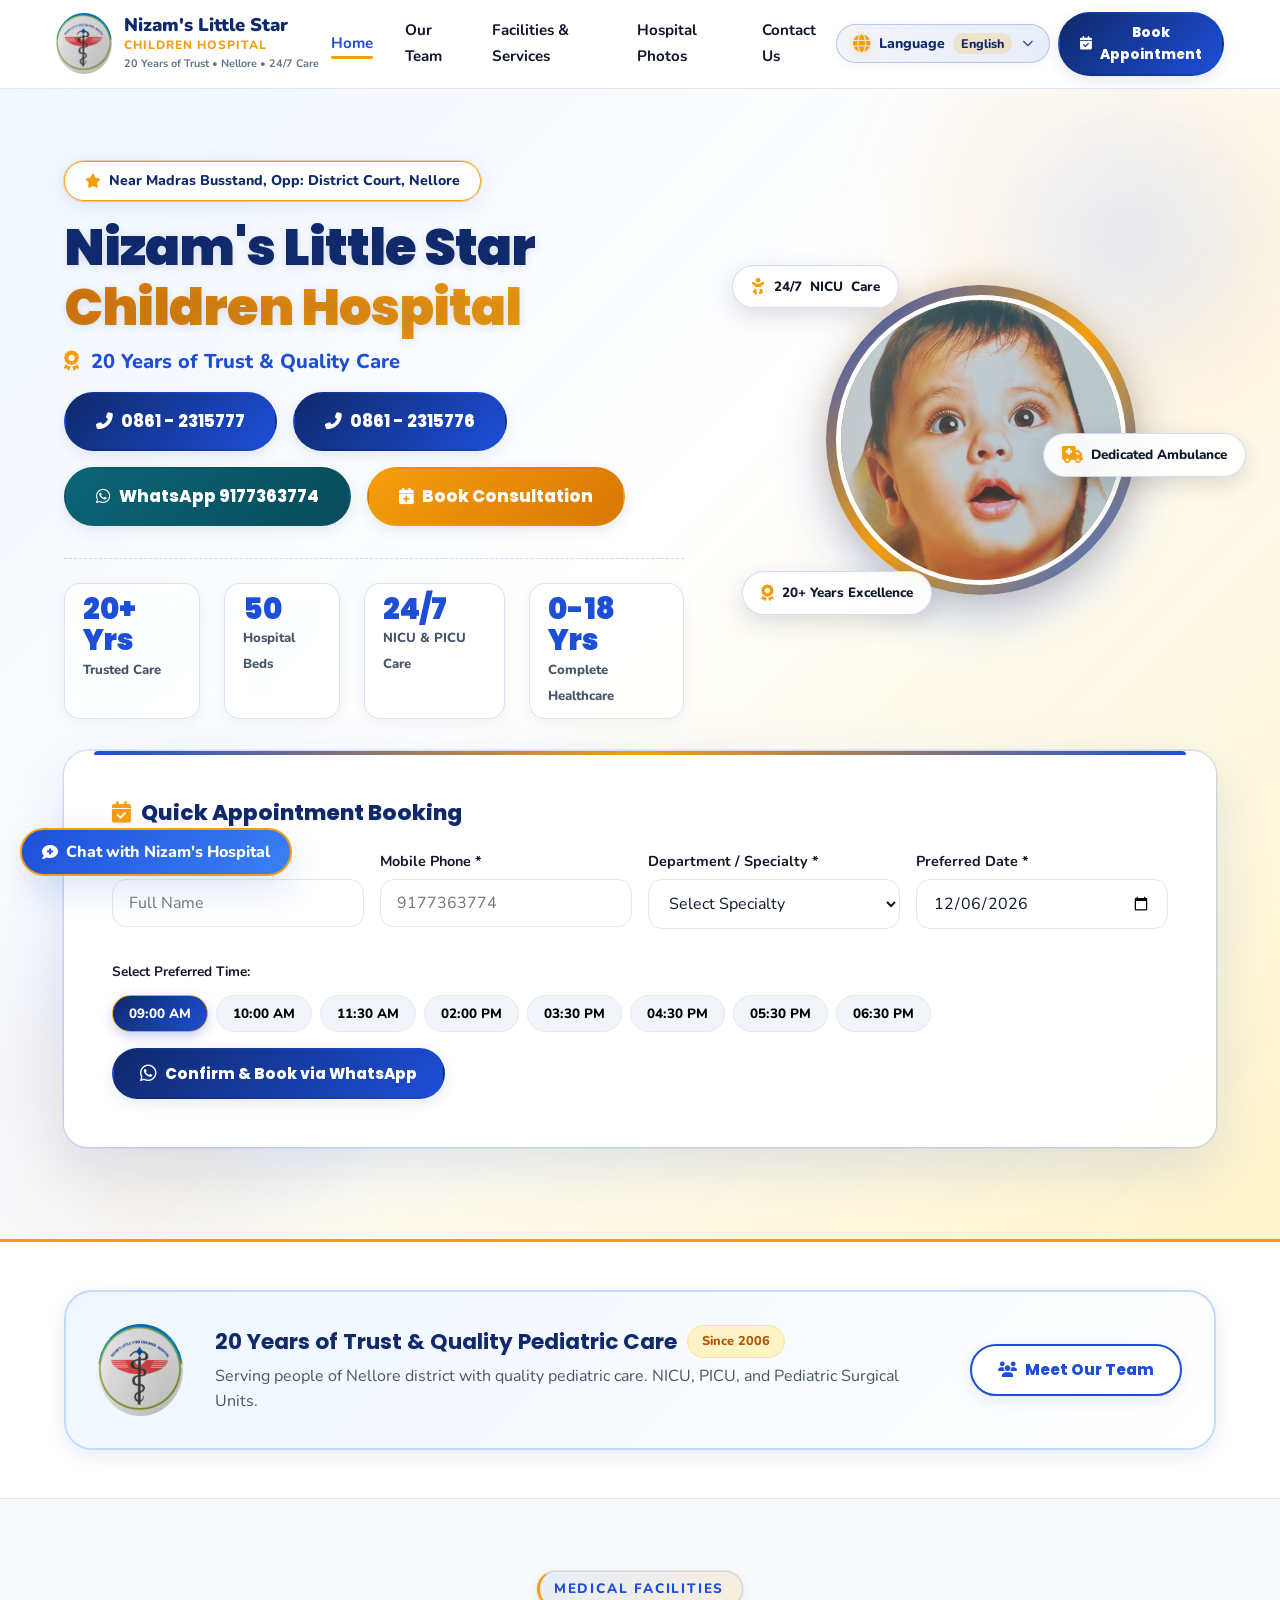
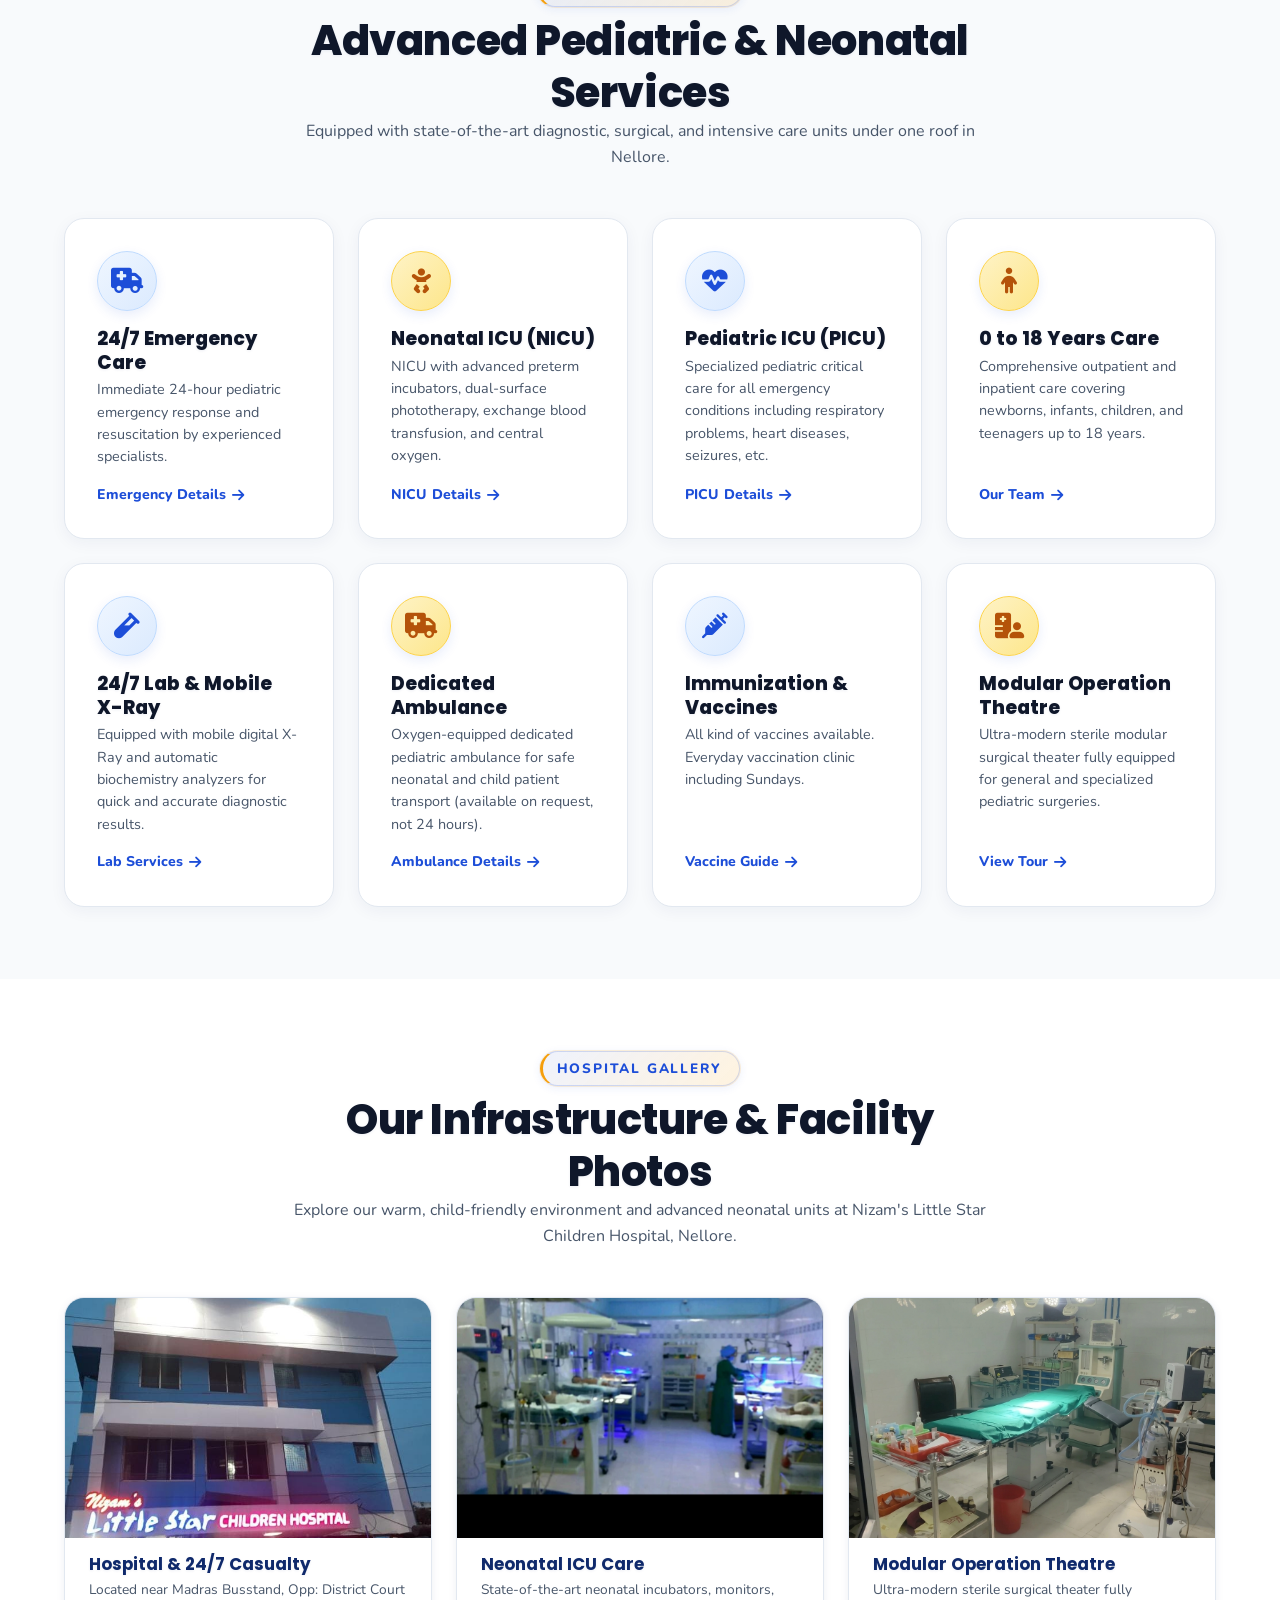
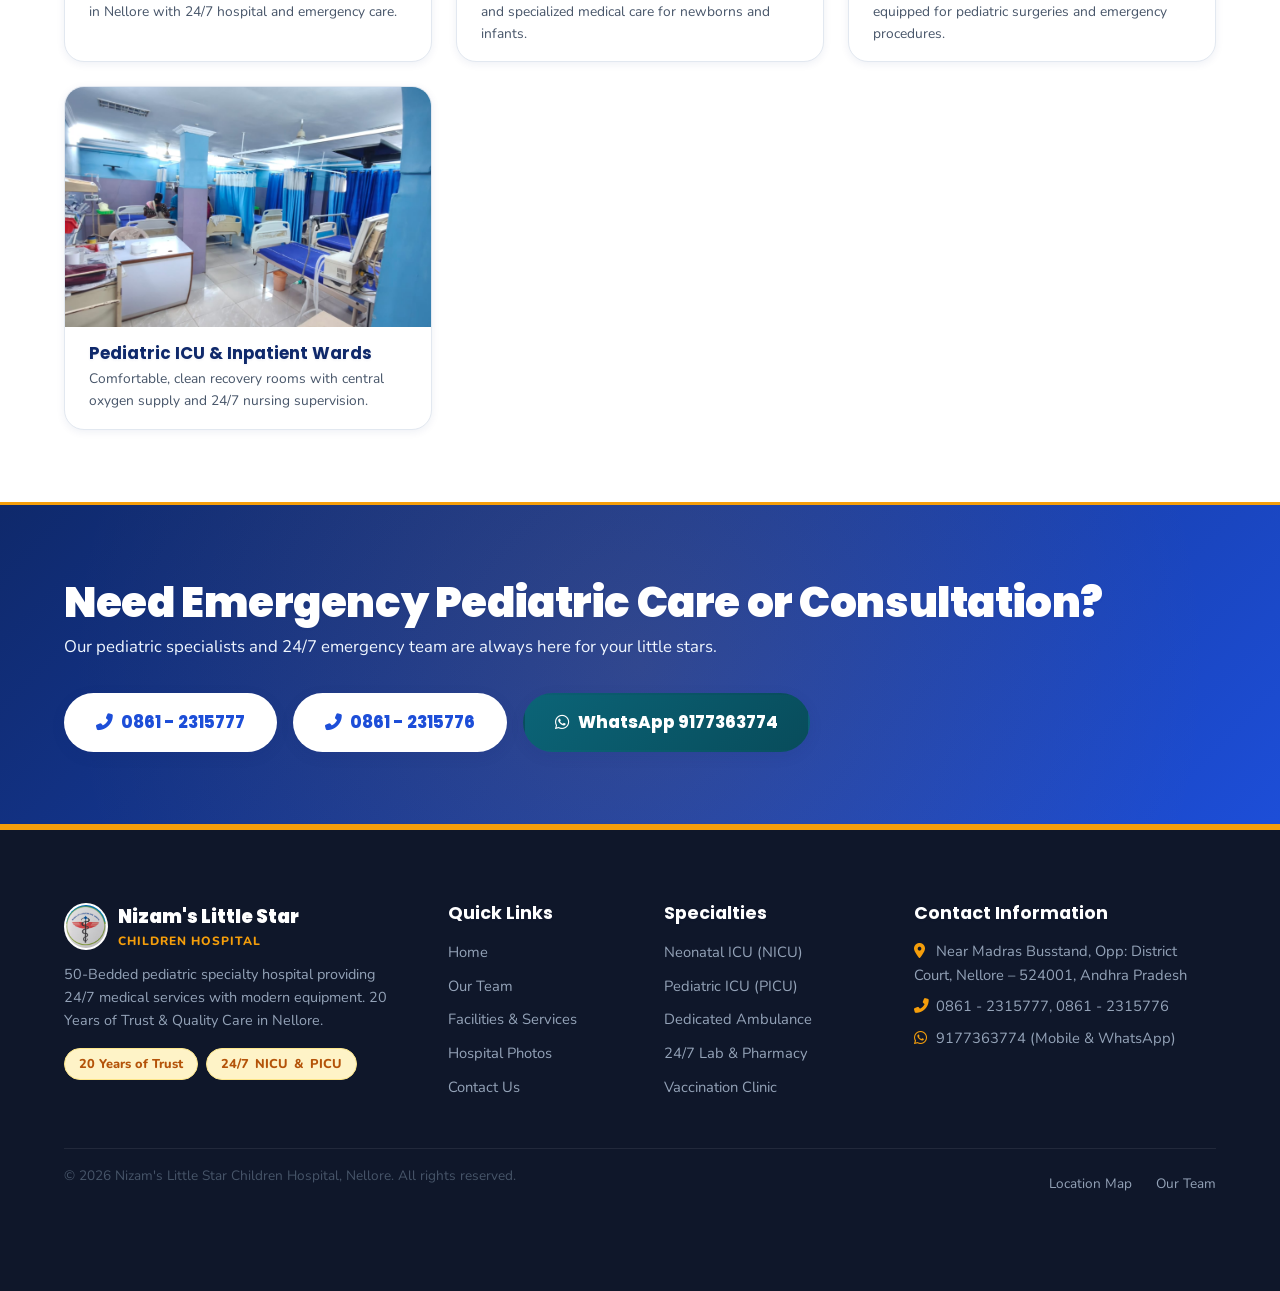
==== commit bd740954: "Clarify ambulance service is available on request/on-call and not 24 hours" ====
--- a/index.html
+++ b/index.html
@@ -237,7 +237,7 @@
           <div class="dept-card reveal">
             <div class="dept-icon"><i class="fas fa-truck-medical"></i></div>
             <h3>Dedicated Ambulance</h3>
-            <p>Oxygen-equipped dedicated emergency ambulance ready for safe neonatal and pediatric patient transport.</p>
+            <p>Oxygen-equipped dedicated pediatric ambulance for safe neonatal and child patient transport (available on request, not 24 hours).</p>
             <a href="resources.html" class="dept-link">Ambulance Details <i class="fas fa-arrow-right"></i></a>
           </div>
 
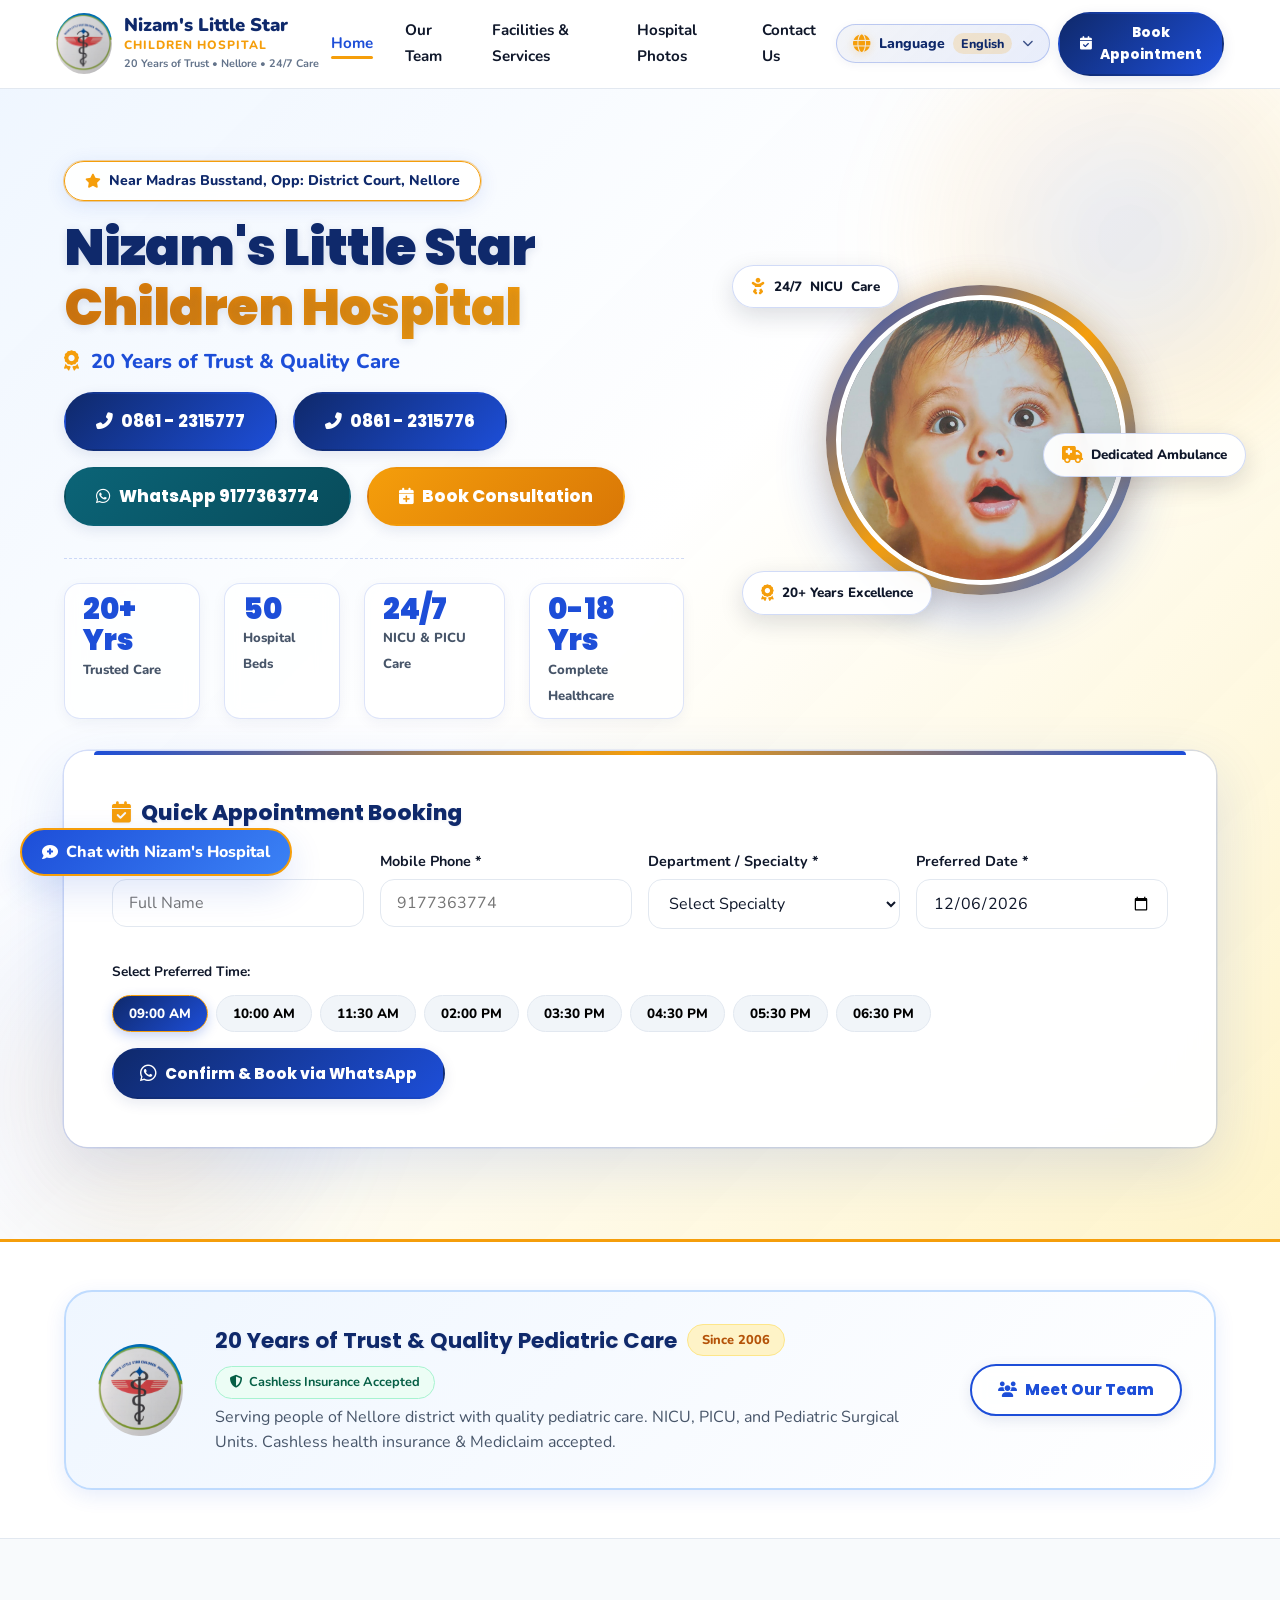
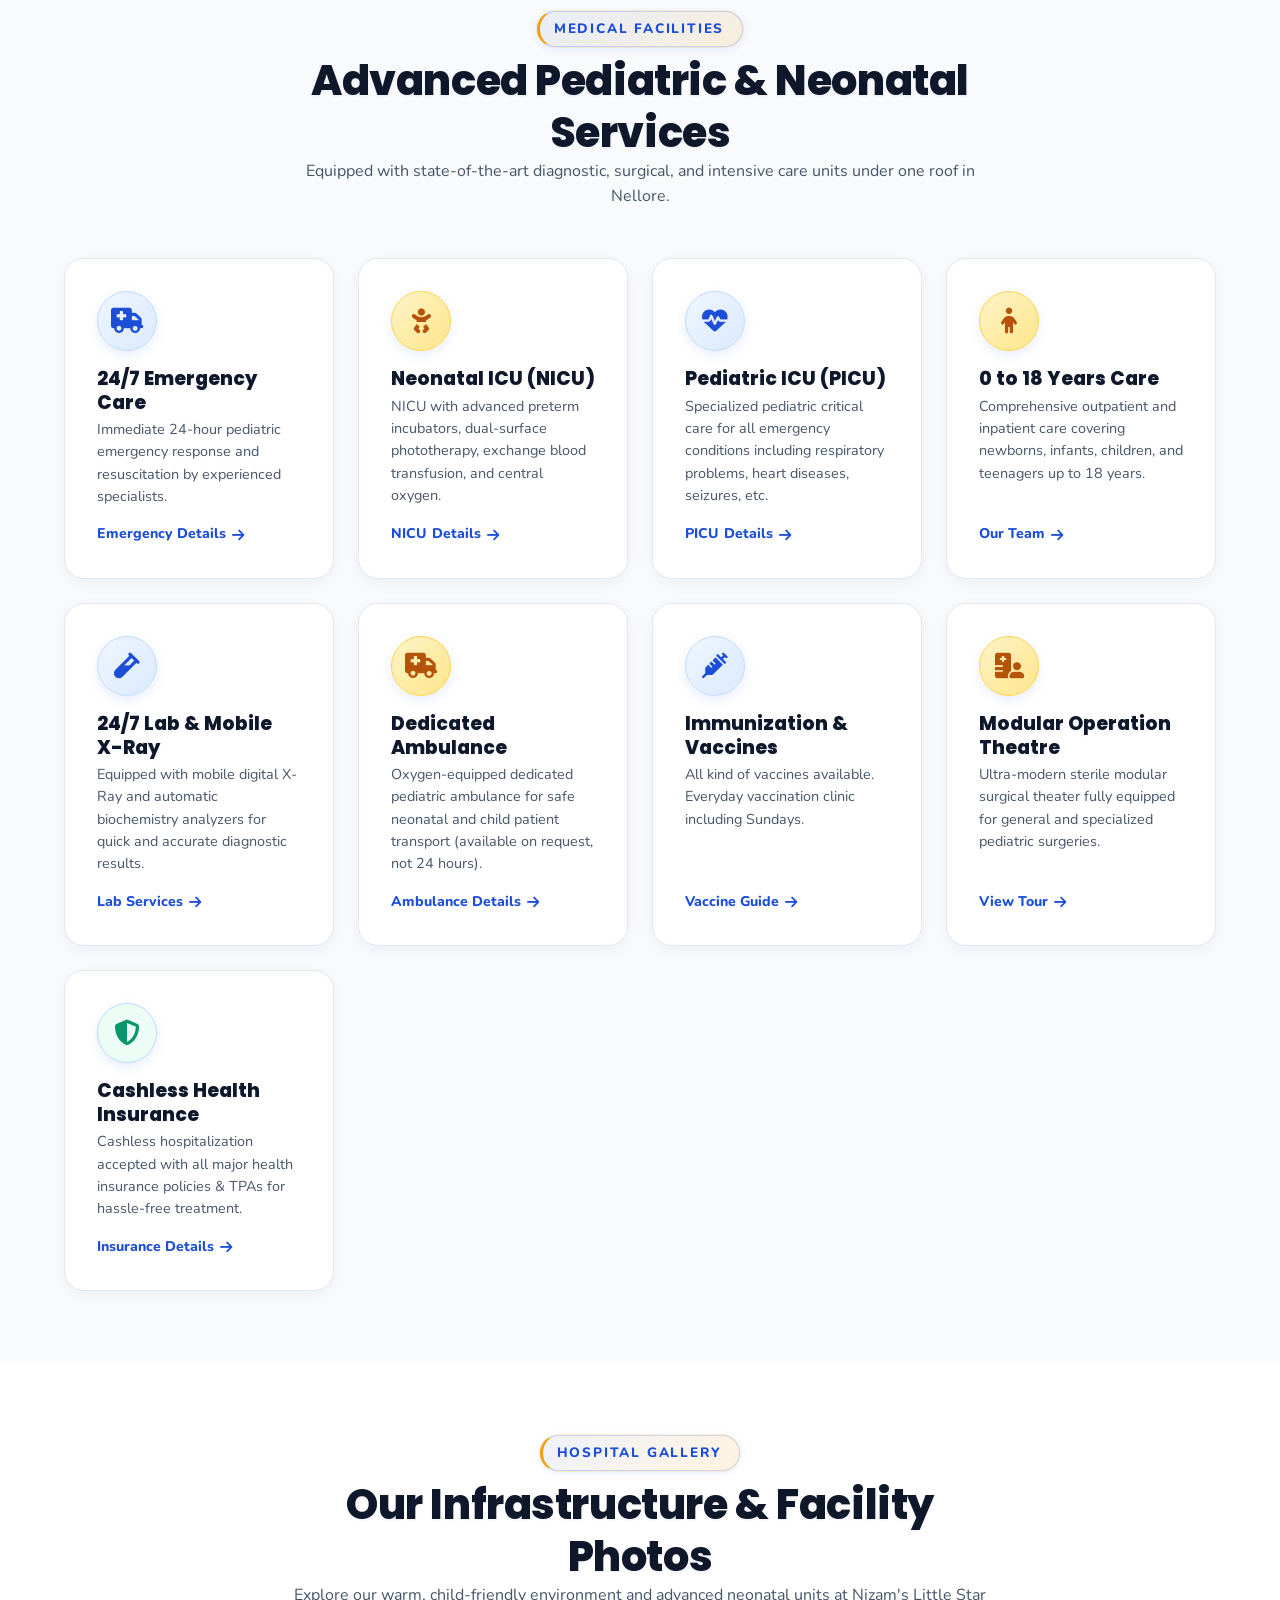
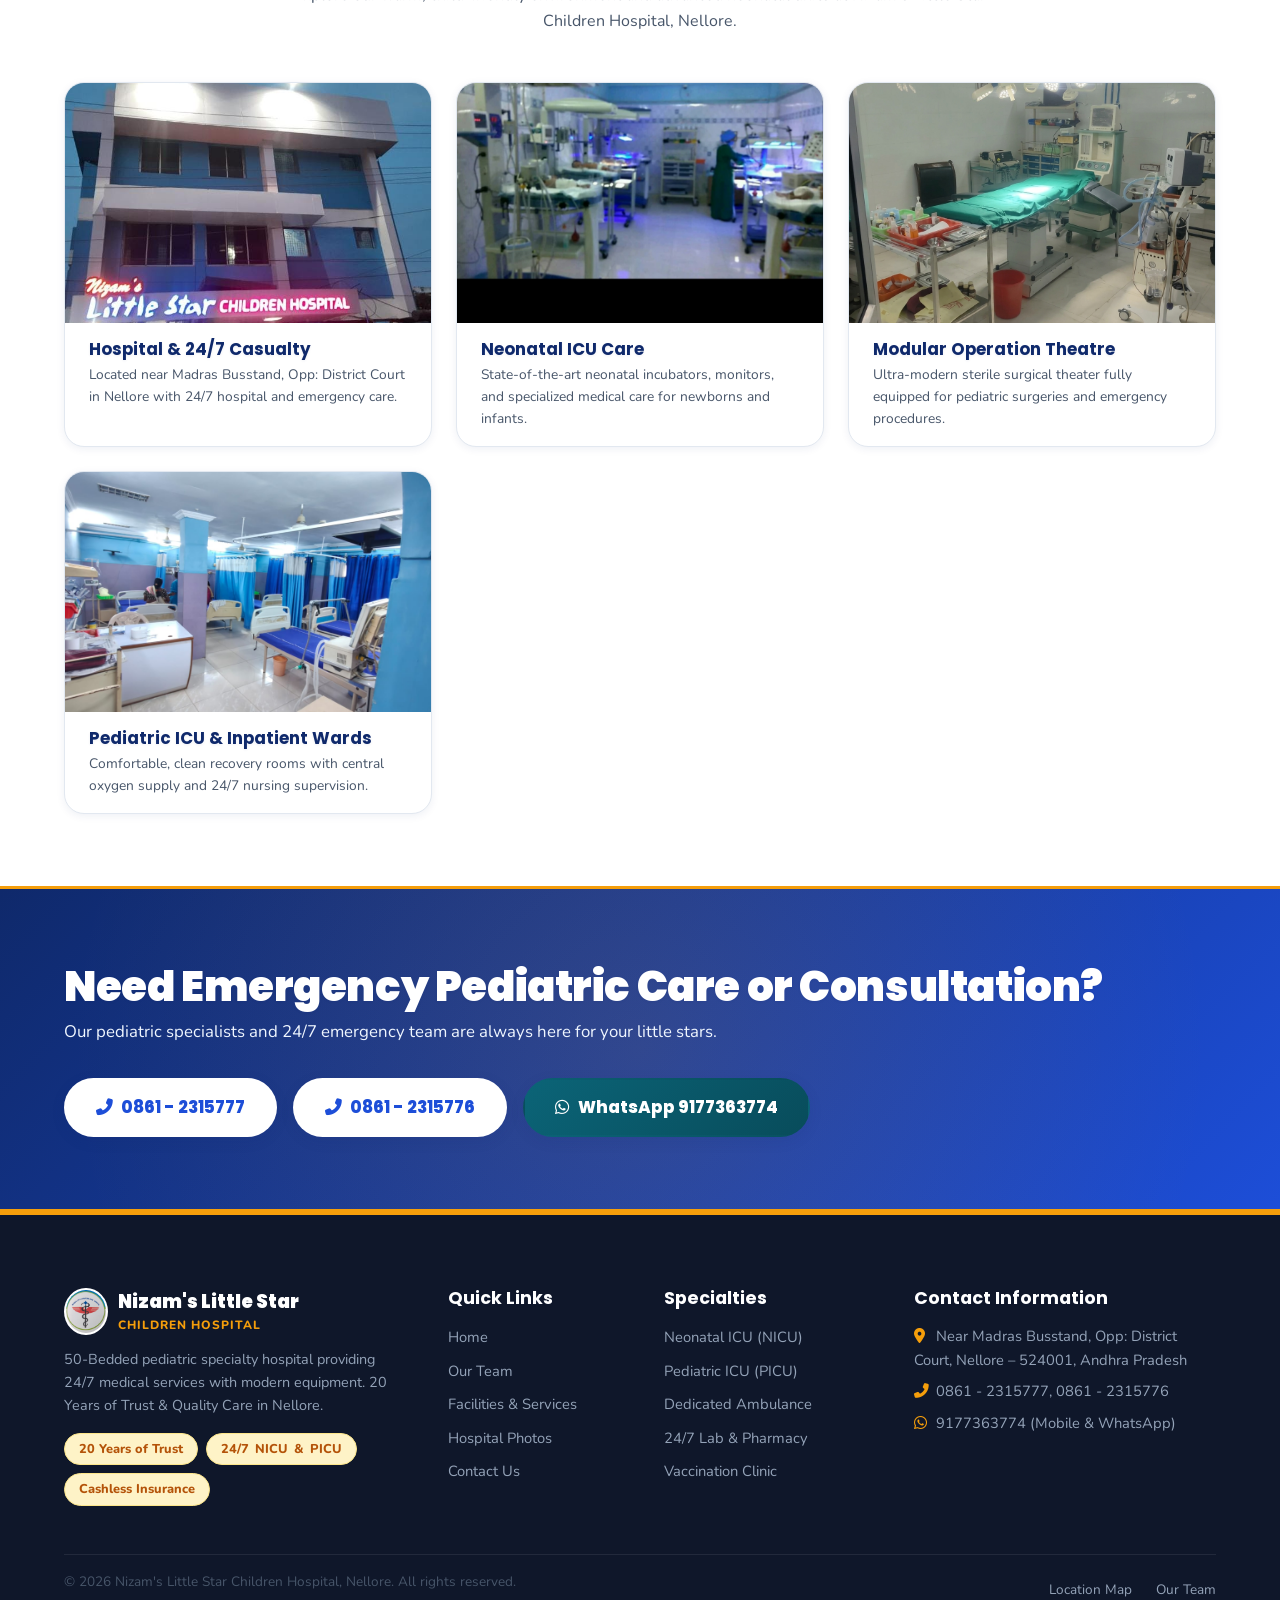
==== commit b99eed34: "Add Cashless Health Insurance accepted features across website" ====
--- a/index.html
+++ b/index.html
@@ -177,9 +177,10 @@
             <div style="display:flex;align-items:center;gap:10px;flex-wrap:wrap;margin-bottom:6px;">
               <h3 style="margin-bottom:0;font-size:1.35rem;color:#0F296B;">20 Years of Trust &amp; Quality Pediatric Care</h3>
               <span class="badge badge-yellow">Since 2006</span>
+              <span class="badge" style="background:#ECFDF5;color:#065F46;border:1px solid #A7F3D0;font-weight:700;"><i class="fas fa-shield-alt"></i> Cashless Insurance Accepted</span>
             </div>
             <p style="margin-bottom:0;">
-              Serving people of Nellore district with quality pediatric care. <span class="notranslate" translate="no">NICU</span>, <span class="notranslate" translate="no">PICU</span>, and Pediatric Surgical Units.
+              Serving people of Nellore district with quality pediatric care. <span class="notranslate" translate="no">NICU</span>, <span class="notranslate" translate="no">PICU</span>, and Pediatric Surgical Units. Cashless health insurance &amp; Mediclaim accepted.
             </p>
           </div>
           <div style="flex-shrink:0;">
@@ -253,6 +254,13 @@
             <h3>Modular Operation Theatre</h3>
             <p>Ultra-modern sterile modular surgical theater fully equipped for general and specialized pediatric surgeries.</p>
             <a href="virtual-tour.html" class="dept-link">View Tour <i class="fas fa-arrow-right"></i></a>
+          </div>
+
+          <div class="dept-card reveal">
+            <div class="dept-icon" style="background:#ECFDF5;color:#059669;"><i class="fas fa-shield-alt"></i></div>
+            <h3>Cashless Health Insurance</h3>
+            <p>Cashless hospitalization accepted with all major health insurance policies &amp; TPAs for hassle-free treatment.</p>
+            <a href="resources.html#insurance" class="dept-link">Insurance Details <i class="fas fa-arrow-right"></i></a>
           </div>
         </div>
       </div>
@@ -334,6 +342,7 @@
           <div class="footer-badges">
             <span class="badge badge-yellow">20 Years of Trust</span>
             <span class="badge badge-yellow">24/7 <span class="notranslate" translate="no">NICU</span> &amp; <span class="notranslate" translate="no">PICU</span></span>
+            <span class="badge badge-yellow">Cashless Insurance</span>
           </div>
         </div>
 
